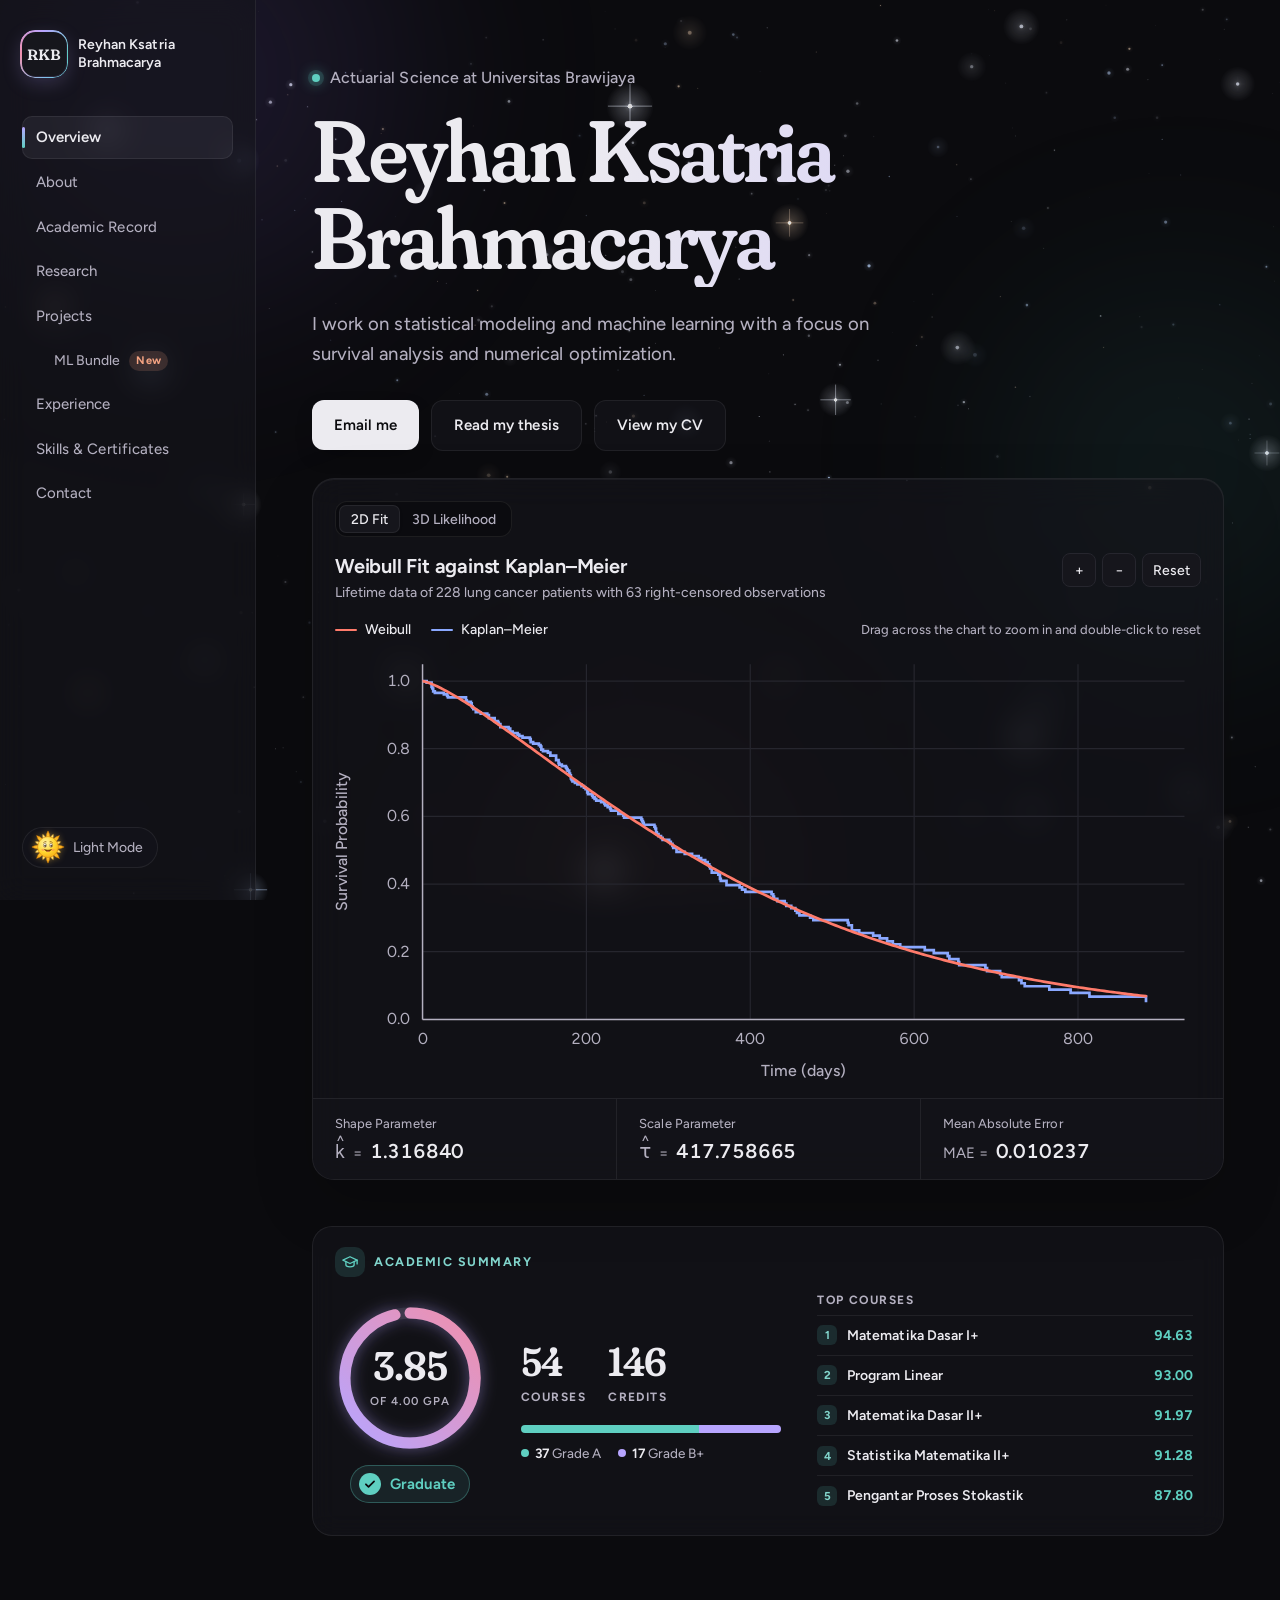
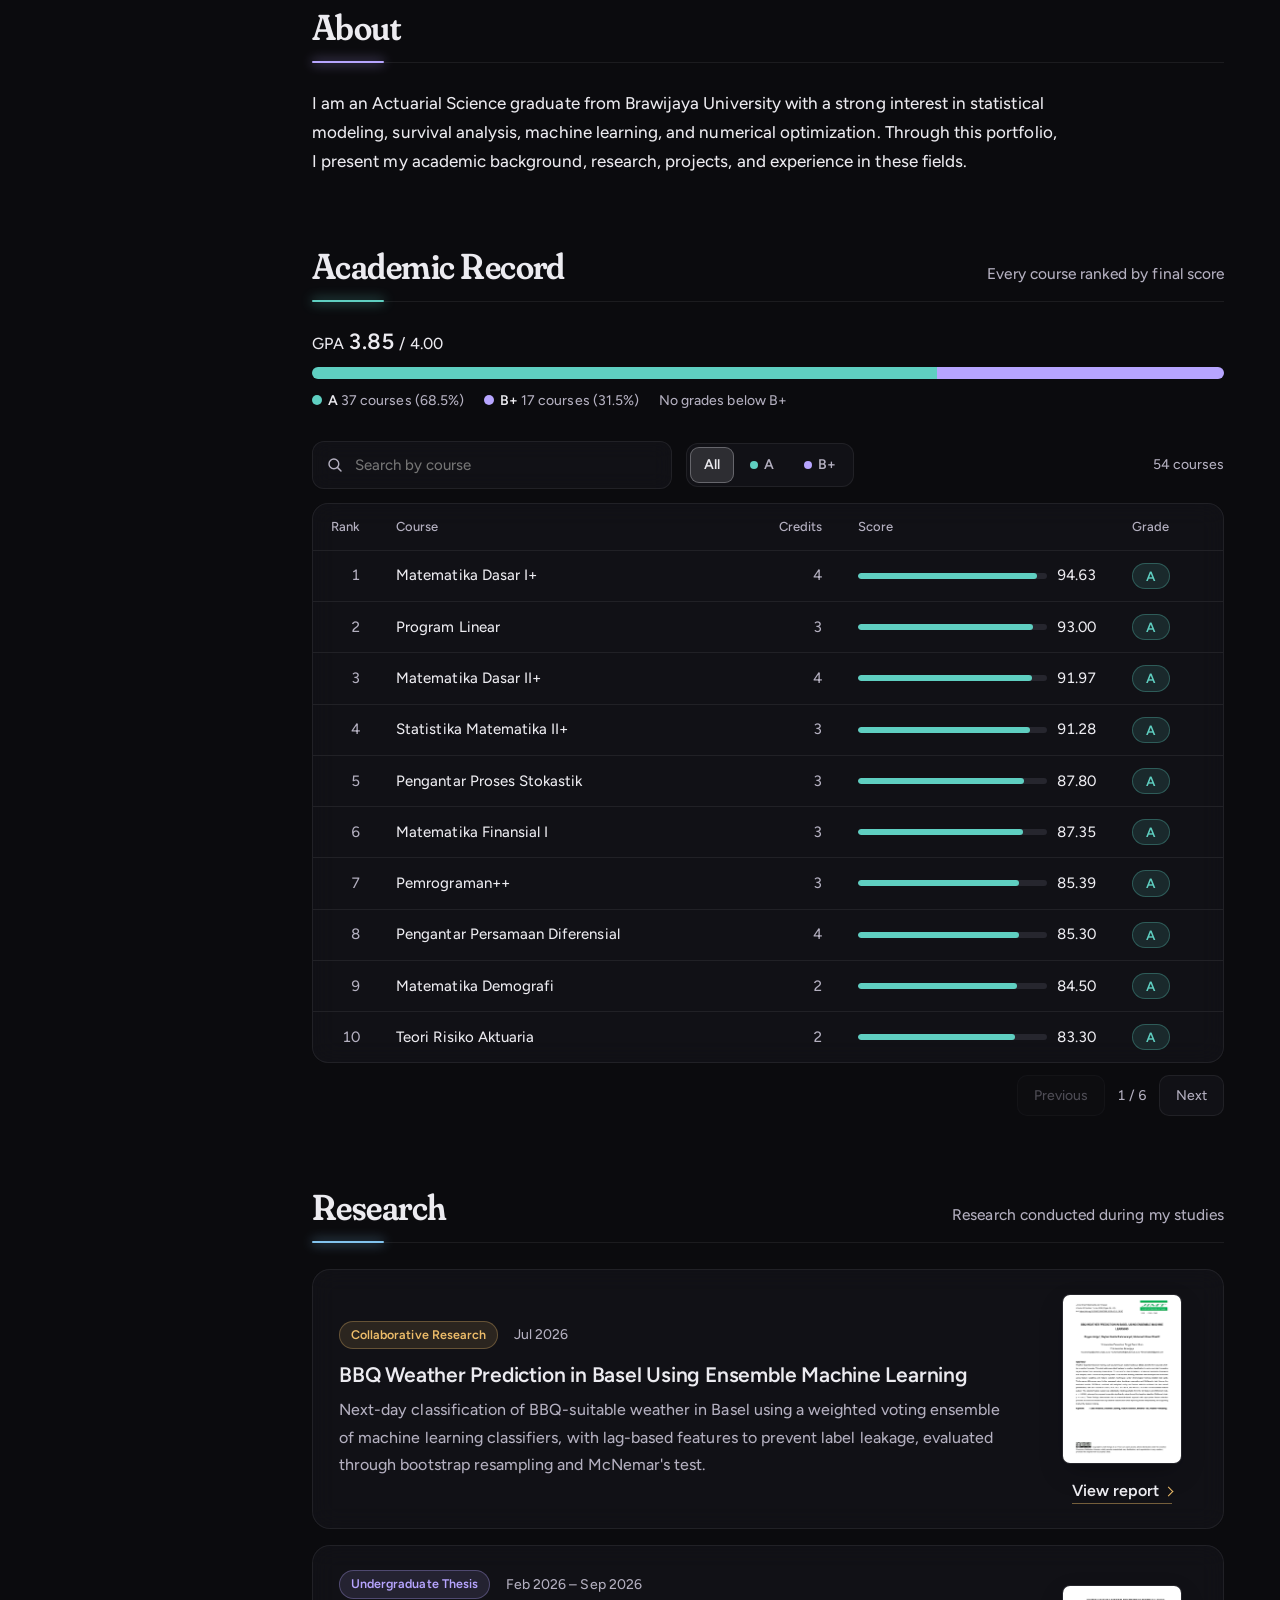
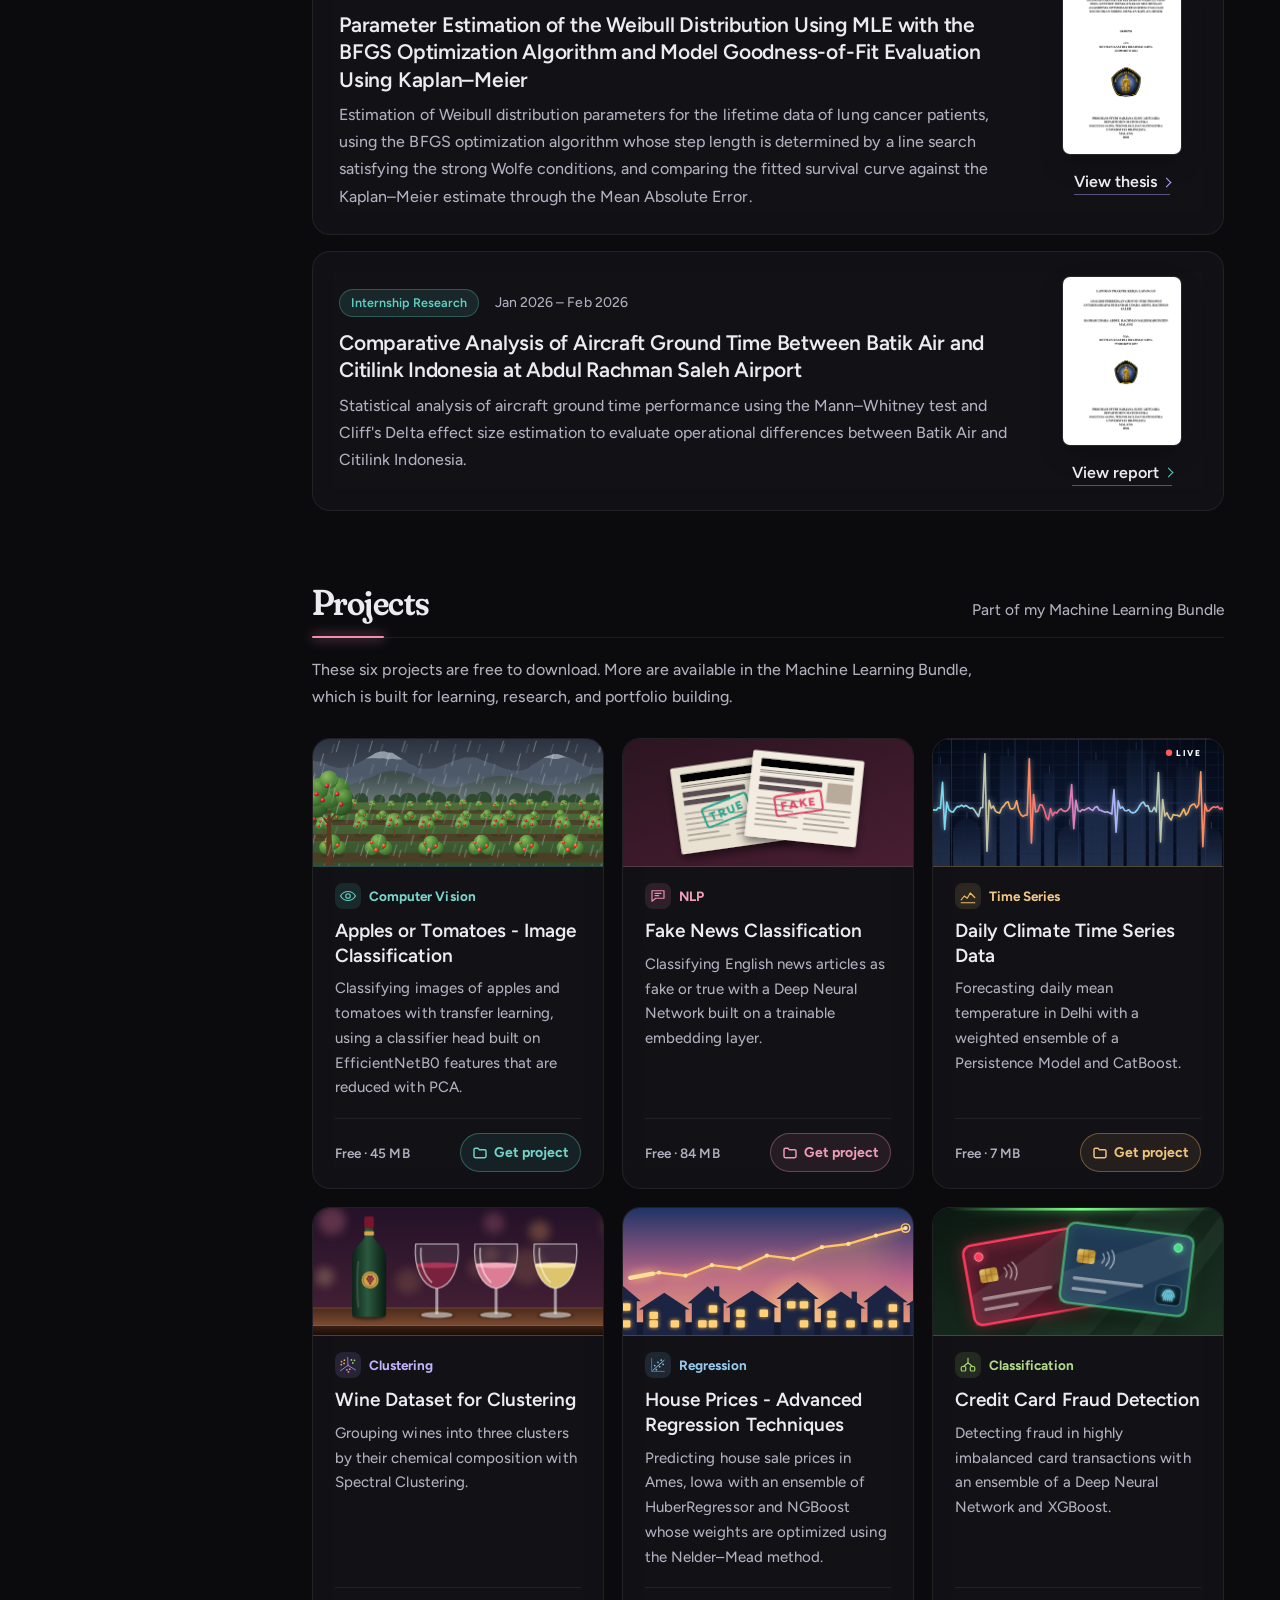
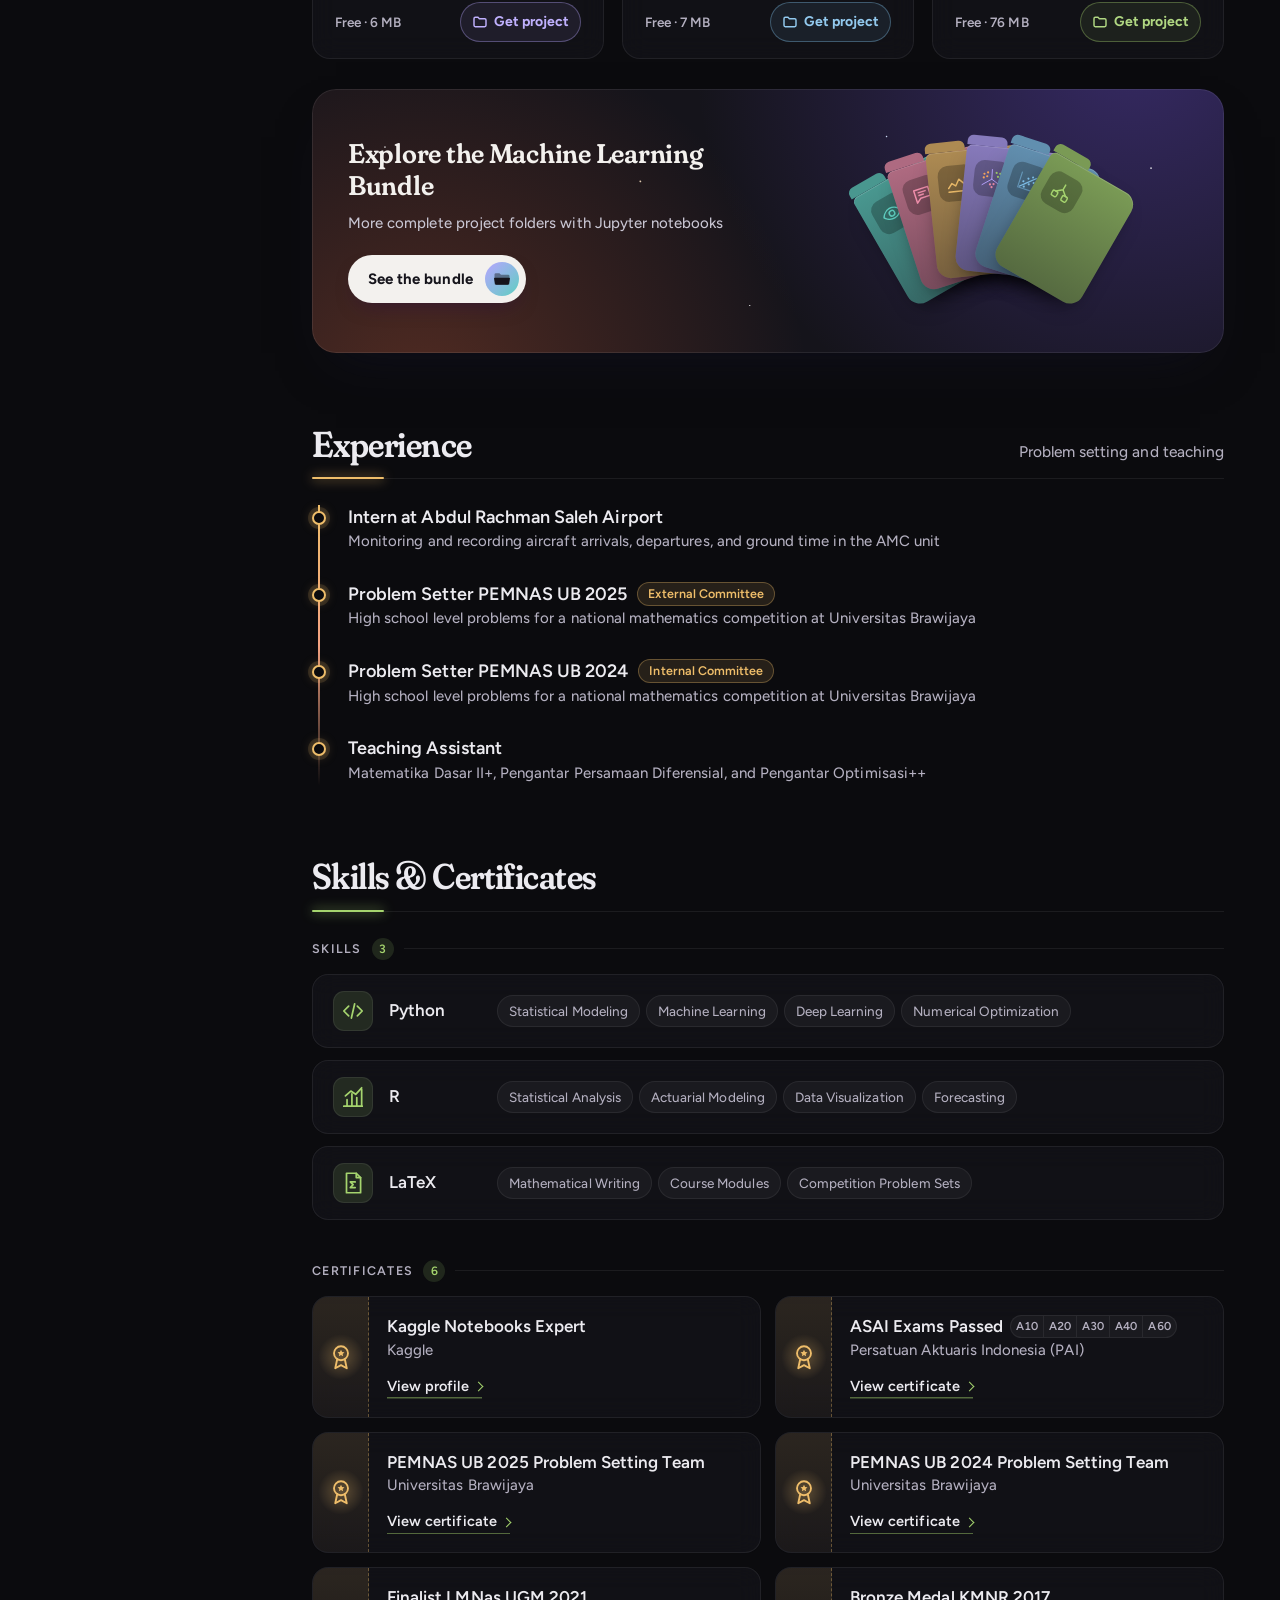
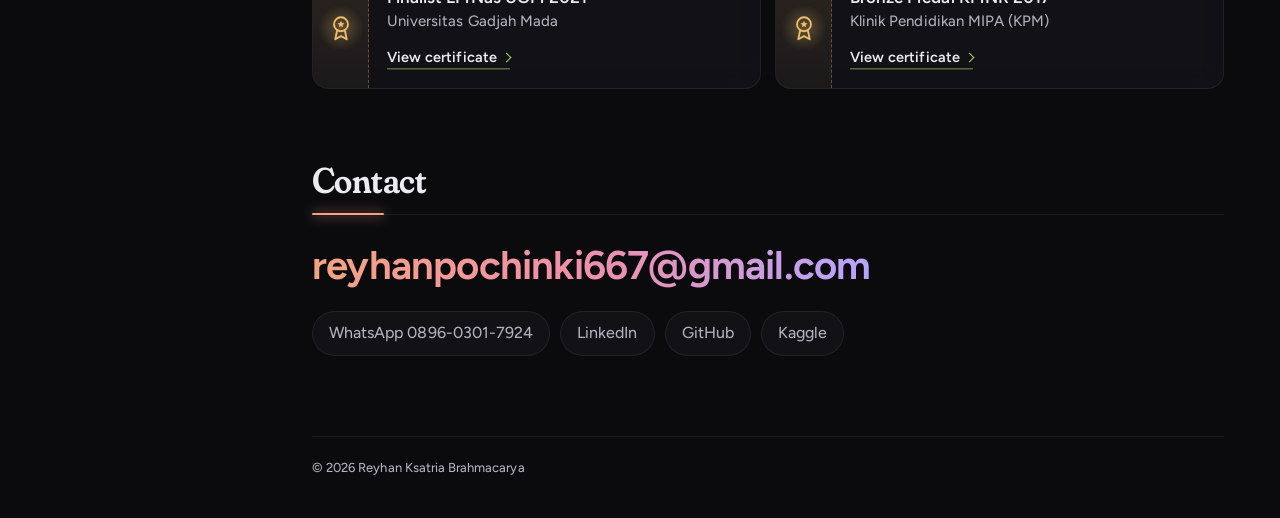
==== index.html @ b56e2bab "Initial website" ====
<!DOCTYPE html>
<html lang="en">
<head>
    <meta charset="UTF-8">
    <meta name="viewport" content="width=device-width, initial-scale=1">
    <title>Reyhan Ksatria Brahmacarya</title>
    <link rel="preconnect" href="https://fonts.googleapis.com">
    <link rel="preconnect" href="https://fonts.gstatic.com" crossorigin>
    <link href="https://fonts.googleapis.com/css2?family=Fraunces:opsz,wght,SOFT@9..144,400..700,0..100&family=Figtree:ital,wght@0,400..800;1,400&display=swap" rel="stylesheet">
    <link rel="stylesheet" href="style.css">
    <!-- Apply the saved theme before first paint, with the dark space theme as the default -->
    <script>
        try { document.documentElement.dataset.theme = localStorage.getItem("theme") || "dark"; } catch (e) { document.documentElement.dataset.theme = "dark"; }
    </script>
</head>
<body>

<!-- Fixed backdrop: a living sky canvas for night and day, plus soft nebula glows that breathe and drift slightly with the pointer at night -->
<div class="backdrop" aria-hidden="true">
    <canvas id="sky"></canvas>
    <div class="nebula n1"></div>
    <div class="nebula n2"></div>
    <div class="nebula n3"></div>
</div>
<div class="scroll-progress" id="scroll-progress" aria-hidden="true"></div>

<div class="layout">

    <!-- Sidebar navigation, becomes a sticky top bar on small screens -->
    <aside class="sidebar">
        <a href="#top" class="brand">
            <span class="brand-mark">RKB</span>
            <span class="brand-text">Reyhan Ksatria<br>Brahmacarya</span>
        </a>

        <nav class="nav" aria-label="Sections">
            <span class="nav-indicator" id="nav-indicator" aria-hidden="true"></span>
            <a href="#top" class="nav-link active">Overview</a>
            <a href="#about" class="nav-link">About</a>
            <a href="#academic" class="nav-link">Academic Record</a>
            <a href="#research" class="nav-link">Research</a>
            <a href="#projects" class="nav-link">Projects</a>
            <a href="bundle.html" class="nav-link nav-sub">ML Bundle <span class="nav-badge">New</span></a>
            <a href="#experience" class="nav-link">Experience</a>
            <a href="#skills" class="nav-link">Skills &amp; Certificates</a>
            <a href="#contact" class="nav-link">Contact</a>
        </nav>

        <button id="theme-toggle" class="theme-toggle" type="button" aria-label="Toggle dark mode">
            <svg class="icon-moon" viewBox="0 0 32 32" aria-hidden="true"><defs><linearGradient id="moon-fill" x1=".05" y1=".1" x2=".9" y2=".95"><stop offset="0" stop-color="#fff8cc"/><stop offset=".45" stop-color="#ffd94f"/><stop offset="1" stop-color="#eb9c0c"/></linearGradient><radialGradient id="moon-iris" cx=".4" cy=".35" r=".7"><stop offset="0" stop-color="#8fc2ff"/><stop offset="1" stop-color="#2e5fcf"/></radialGradient><clipPath id="moon-clip"><path d="M18.6 2.1A14.2 14.2 0 1 0 21.6 29.7C17.6 28.8 14.6 26.6 14.2 23.6C14.9 23.2 15.5 22.5 15.2 21.7C14.8 21.5 14.5 21.2 14.5 20.8C15.2 20.5 15.5 19.8 15.1 19.3C14.8 19 14.8 18.6 15.2 18.4C16.3 18 17.3 17.4 17.4 16.8C16.4 15.6 14.8 14.4 14.1 13C13.3 11.2 13.1 9.2 13.6 7.3C14.4 4.9 16.3 3.1 18.6 2.1Z"/></clipPath><clipPath id="moon-eye"><path d="M6.35 13.6Q9.25 9.9 12.15 13.2Q9.45 16.3 6.35 13.6Z"/></clipPath></defs><g transform="translate(16.4 16.6) rotate(-25) scale(.9) translate(-12.2 -16)"><path d="M18.6 2.1A14.2 14.2 0 1 0 21.6 29.7C17.6 28.8 14.6 26.6 14.2 23.6C14.9 23.2 15.5 22.5 15.2 21.7C14.8 21.5 14.5 21.2 14.5 20.8C15.2 20.5 15.5 19.8 15.1 19.3C14.8 19 14.8 18.6 15.2 18.4C16.3 18 17.3 17.4 17.4 16.8C16.4 15.6 14.8 14.4 14.1 13C13.3 11.2 13.1 9.2 13.6 7.3C14.4 4.9 16.3 3.1 18.6 2.1Z" fill="url(#moon-fill)" stroke="#c27c06" stroke-width=".75" stroke-linejoin="round"/><g fill="#d99a1c" opacity=".3" clip-path="url(#moon-clip)"><circle cx="6.4" cy="9.4" r="1.2"/><circle cx="5.4" cy="20.6" r="1.6"/><circle cx="8.6" cy="25.4" r="1.1"/></g><path d="M6.35 13.6Q9.25 9.9 12.15 13.2Q9.45 16.3 6.35 13.6Z" fill="#fff"/><g clip-path="url(#moon-eye)"><circle cx="9.55" cy="13.8" r="1.8" fill="url(#moon-iris)"/><circle cx="9.6" cy="13.9" r=".85" fill="#16213f"/><circle cx="10.2" cy="13.2" r=".45" fill="#fff"/><path d="M3 8.5H14V13.1H12.15Q9.25 10.9 6.35 13.5H3Z" fill="#f7c93c"/></g><path d="M6.35 13.6Q9.25 9.9 12.15 13.2Q9.45 16.3 6.35 13.6Z" fill="none" stroke="#5a3200" stroke-width=".45"/><path d="M6.35 13.5Q9.25 10.9 12.15 13.1" fill="none" stroke="#5a3200" stroke-width="1" stroke-linecap="round"/><path d="M7.13 12.71Q5.92 12.35 4.56 12.67Q5.68 12.74 6.73 13.35ZM8.35 12.19Q7.38 11.28 5.98 10.91Q6.99 11.52 7.71 12.6ZM9.51 12.06Q9.03 10.96 8 10.15Q8.58 11.02 8.76 12.16Z" fill="#5a3200"/><ellipse cx="9.85" cy="17.8" rx="1.7" ry="1.05" fill="#ff8a5c" opacity=".5"/></g></svg>
            <svg class="icon-sun" viewBox="0 0 32 32" aria-hidden="true"><defs><radialGradient id="sun-ray" cx=".5" cy=".5" r=".5"><stop offset=".55" stop-color="#ffd23c"/><stop offset="1" stop-color="#f59a0b"/></radialGradient><radialGradient id="sun-fill" cx=".38" cy=".32" r=".8"><stop offset="0" stop-color="#fff6b0"/><stop offset=".55" stop-color="#ffd630"/><stop offset="1" stop-color="#f7a510"/></radialGradient></defs><path d="M25.08 18.44Q26.73 19.04 27.92 20.94Q25.73 21.44 24.14 20.69ZM20.69 24.14Q21.44 25.73 20.94 27.92Q19.04 26.73 18.44 25.08ZM13.56 25.08Q12.96 26.73 11.06 27.92Q10.56 25.73 11.31 24.14ZM7.86 20.69Q6.27 21.44 4.08 20.94Q5.27 19.04 6.92 18.44ZM6.92 13.56Q5.27 12.96 4.08 11.06Q6.27 10.56 7.86 11.31ZM11.31 7.86Q10.56 6.27 11.06 4.08Q12.96 5.27 13.56 6.92ZM18.44 6.92Q19.04 5.27 20.94 4.08Q21.44 6.27 20.69 7.86ZM24.14 11.31Q25.73 10.56 27.92 11.06Q26.73 12.96 25.08 13.56Z" fill="#ffe27a" stroke="#e3a01a" stroke-width=".35" stroke-linejoin="round"/><path d="M25.26 14.41Q28.16 14.13 31.20 16.00Q28.16 17.87 25.26 17.59ZM23.68 21.43Q25.92 23.27 26.75 26.75Q23.27 25.92 21.43 23.68ZM17.59 25.26Q17.87 28.16 16.00 31.20Q14.13 28.16 14.41 25.26ZM10.57 23.68Q8.73 25.92 5.25 26.75Q6.08 23.27 8.32 21.43ZM6.74 17.59Q3.84 17.87 0.80 16.00Q3.84 14.13 6.74 14.41ZM8.32 10.57Q6.08 8.73 5.25 5.25Q8.73 6.08 10.57 8.32ZM14.41 6.74Q14.13 3.84 16.00 0.80Q17.87 3.84 17.59 6.74ZM21.43 8.32Q23.27 6.08 26.75 5.25Q25.92 8.73 23.68 10.57Z" fill="url(#sun-ray)" stroke="#d8820a" stroke-width=".4" stroke-linejoin="round"/><circle cx="16" cy="16" r="9.8" fill="url(#sun-fill)" stroke="#d8820a" stroke-width=".5"/><ellipse cx="11.4" cy="18.6" rx="1.7" ry="1.05" fill="#ff7a4d" opacity=".5"/><ellipse cx="20.6" cy="18.6" rx="1.7" ry="1.05" fill="#ff7a4d" opacity=".5"/><ellipse cx="13.1" cy="14.4" rx="1.4" ry="1.9" fill="#fff" stroke="#5a3200" stroke-width=".4"/><ellipse cx="18.9" cy="14.4" rx="1.4" ry="1.9" fill="#fff" stroke="#5a3200" stroke-width=".4"/><circle cx="13.4" cy="14.8" r=".9" fill="#3b2200"/><circle cx="19.2" cy="14.8" r=".9" fill="#3b2200"/><circle cx="13.75" cy="14.35" r=".32" fill="#fff"/><circle cx="19.55" cy="14.35" r=".32" fill="#fff"/><path d="M11.5 12Q12.6 10.5 14.6 11.2Q12.8 10.95 11.5 12ZM20.5 12Q19.4 10.5 17.4 11.2Q19.2 10.95 20.5 12Z" fill="#7a4300" stroke="#7a4300" stroke-width=".25" stroke-linejoin="round"/><path d="M12.7 18.4q3.3 4 6.6 0q-3.3 1.2-6.6 0Z" fill="#7a2e0e" stroke="#5a3200" stroke-width=".5" stroke-linejoin="round"/><path d="M14.5 20.3q1.5.85 3 0q-1.5-.75-3 0Z" fill="#ff7b72"/></svg>
            <span class="theme-label">Dark Mode</span>
        </button>
    </aside>

    <main class="main" id="top">

        <!-- Hero: name and positioning followed by the interactive survival plot from the thesis -->
        <section class="hero" aria-labelledby="hero-name">
            <div class="hero-text">
                <p class="hero-kicker">Actuarial Science at Universitas Brawijaya</p>
                <h1 id="hero-name">Reyhan Ksatria Brahmacarya</h1>
                <p class="hero-lede">I work on statistical modeling and machine learning with a focus on survival analysis and numerical optimization.</p>
                <div class="hero-actions">
                    <a href="mailto:reyhanpochinki667@gmail.com" class="btn btn-primary">Email me</a>
                    <a href="#research-thesis" class="btn btn-ghost">Read my thesis</a>
                    <a href="#" class="btn btn-ghost">View my CV</a>
                </div>
            </div>

            <figure class="plot-card" aria-labelledby="plot-title">
                <div class="view-switch" role="tablist" aria-label="Chart view">
                    <button type="button" role="tab" aria-selected="true" data-view="2d">2D Fit</button>
                    <button type="button" role="tab" aria-selected="false" data-view="3d">3D Likelihood</button>
                </div>

                <div class="plot-head">
                    <div>
                        <p class="plot-title" id="plot-title">Weibull Fit against Kaplan–Meier</p>
                        <p class="plot-sub" id="plot-sub">Lifetime data of 228 lung cancer patients with 63 right-censored observations</p>
                    </div>
                    <div class="plot-tools" role="group" aria-label="Chart zoom">
                        <button type="button" data-zoom="in" aria-label="Zoom in">+</button>
                        <button type="button" data-zoom="out" aria-label="Zoom out">−</button>
                        <button type="button" data-zoom="reset">Reset</button>
                    </div>
                </div>

                <div class="plot-legend" data-for="2d">
                    <span class="key key-w">Weibull</span>
                    <span class="key key-km">Kaplan–Meier</span>
                    <span class="plot-hint"><span class="hint-mouse">Drag across the chart to zoom in and double-click to reset</span><span class="hint-touch">Use the zoom buttons and tap the chart to read values</span></span>
                </div>

                <!-- Stage holds the player and the chart area so the 3D view can go full screen with its controls -->
                <div class="plot-stage" id="stage-3d">
                    <div class="plot-legend player" data-for="3d" hidden>
                        <button type="button" class="play-btn" id="play-3d" aria-label="Play the BFGS iterations">
                            <svg class="icon-play" viewBox="0 0 16 16" aria-hidden="true"><path d="M4 2.5v11l9-5.5z"/></svg>
                            <svg class="icon-pause" viewBox="0 0 16 16" aria-hidden="true"><path d="M4 2.5h3v11H4zM9 2.5h3v11H9z"/></svg>
                            <span id="play-label">Play</span>
                        </button>
                        <label class="duration"><span class="visually-hidden">Duration</span>
                            <select id="duration-3d"><option value="10000">10 s</option><option value="20000" selected>20 s</option><option value="40000">40 s</option></select>
                        </label>
                        <button type="button" class="sound-btn" id="sound-3d" aria-pressed="false" aria-label="Turn sound on" title="Sound">
                            <svg class="icon-muted" viewBox="0 0 20 20" aria-hidden="true"><path d="M3 7.5h3l4-3.5v12l-4-3.5H3z"/><path d="M13.5 7.5l4 5M17.5 7.5l-4 5" fill="none" stroke="currentColor" stroke-width="1.6" stroke-linecap="round"/></svg>
                            <svg class="icon-sound" viewBox="0 0 20 20" aria-hidden="true"><path d="M3 7.5h3l4-3.5v12l-4-3.5H3z"/><path d="M13 7a4 4 0 0 1 0 6M15.5 5a7 7 0 0 1 0 10" fill="none" stroke="currentColor" stroke-width="1.6" stroke-linecap="round"/></svg>
                        </button>
                        <label class="volume" title="Volume">
                            <span class="visually-hidden">Volume</span>
                            <input type="range" id="volume-3d" min="1" max="100" value="60">
                            <output id="volume-value">60</output>
                        </label>
                        <input type="range" id="scrub-3d" min="0" max="1000" value="1000" aria-label="Animation progress">
                        <span class="play-time" id="time-3d">0:20 / 0:20</span>
                    </div>

                    <div class="plot-area">
                        <svg id="survival-plot" data-for="2d" viewBox="0 0 720 360" role="img" aria-label="Weibull survival function compared with the Kaplan–Meier estimator"></svg>
                        <canvas id="likelihood-3d" data-for="3d" role="img" aria-label="Negative log-likelihood surface over k and tau with the BFGS iterates" hidden></canvas>
                        <div class="iter-hud" id="hud-3d" data-for="3d" hidden></div>
                        <div class="scale-bar" id="scale-3d" data-for="3d" hidden>
                            <span class="sb-title">Scale</span>
                            <div class="sb-ruler"><i></i></div>
                            <div class="sb-ends"><span>0</span><span>Δτ = <b class="sb-max"></b></span></div>
                        </div>
                        <div class="cursor-coords" id="coords-3d" hidden></div>
                        <div class="plot-tip" id="plot-tip" hidden></div>
                        <span class="zoom-level" id="zoom-level" aria-live="polite" hidden></span>
                        <span class="brush-level" id="brush-level" hidden></span>
                        <button type="button" class="fs-btn" id="fs-3d" data-for="3d" aria-label="Full screen" title="Full screen (F)" hidden>
                            <svg class="icon-enter" viewBox="0 0 24 24" aria-hidden="true"><path d="M4 9V4h5M15 4h5v5M20 15v5h-5M9 20H4v-5"/></svg>
                            <svg class="icon-exit" viewBox="0 0 24 24" aria-hidden="true"><path d="M9 4v5H4M20 9h-5V4M15 20v-5h5M4 15h5v5"/></svg>
                        </button>
                    </div>
                </div>

                <dl class="plot-stats">
                    <div><dt>Shape Parameter</dt><dd><span class="hat">k</span><span class="sym">=</span><span data-fit="k"></span></dd></div>
                    <div><dt>Scale Parameter</dt><dd><span class="hat">τ</span><span class="sym">=</span><span data-fit="tau"></span></dd></div>
                    <div><dt>Mean Absolute Error</dt><dd><span class="sym">MAE =</span><span data-fit="mae"></span></dd></div>
                </dl>
            </figure>
        </section>

        <!-- Academic summary: one card with the GPA ring, graduate status, totals, grade mix, and top courses -->
        <section class="glance" id="stats" aria-label="At a glance">
            <div class="card glance-main" style="--hue: var(--teal)">
                <span class="glance-label"><svg viewBox="0 0 24 24" aria-hidden="true"><path d="M2.5 9.5 12 5l9.5 4.5L12 14Z"/><path d="M6.5 11.6v4.2c0 1.3 2.5 2.7 5.5 2.7s5.5-1.4 5.5-2.7v-4.2"/><path d="M21.5 9.5v5"/></svg>Academic Summary</span>
                <div class="glance-body">
                    <div class="glance-ring-col">
                        <div class="gpa-ring" style="--off: 3.75"><svg viewBox="0 0 120 120" aria-hidden="true"><defs><linearGradient id="ring-grad" x1="0" y1="0" x2="1" y2="1"><stop offset="0" style="stop-color: var(--accent)"/><stop offset="1" style="stop-color: var(--rose)"/></linearGradient></defs><circle class="ring-track" cx="60" cy="60" r="52"/><circle class="ring-fill" cx="60" cy="60" r="52" pathLength="100"/></svg><p class="ring-text"><b>3.85</b><span>of 4.00 GPA</span></p></div>
                        <span class="stat-badge"><svg viewBox="0 0 24 24" aria-hidden="true"><path d="M5 12.5l4.5 4.5L19 7.5"/></svg>Graduate</span>
                    </div>
                    <div class="glance-mid">
                        <dl class="glance-nums"><div><dt>Courses</dt><dd id="stat-courses">54</dd></div><div><dt>Credits</dt><dd id="stat-credits">146</dd></div></dl>
                        <div class="glance-mix"><span class="mix-bar" id="glance-mix"></span><span class="glance-mix-legend" id="glance-mix-legend"></span></div>
                    </div>
                    <div class="glance-best">
                        <span class="glance-sub">Top Courses</span>
                        <ol class="glance-top" id="glance-top"></ol>
                    </div>
                </div>
            </div>
        </section>

        <!-- About -->
        <section id="about" class="section">
            <header class="section-head"><h2>About</h2></header>
            <p class="prose">
                I am an Actuarial Science graduate from Brawijaya University with a strong interest in
                statistical modeling, survival analysis, machine learning, and numerical optimization.
                Through this portfolio, I present my academic background, research, projects, and experience
                in these fields.
            </p>
        </section>

        <!-- Academic record: grade mix, searchable course table -->
        <section id="academic" class="section">
            <header class="section-head">
                <h2>Academic Record</h2>
                <p>Every course ranked by final score</p>
            </header>

            <div class="grade-mix">
                <div class="gpa-line">
                    <span>GPA <strong>3.85</strong> / 4.00</span>
                </div>
                <div class="mix-bar" id="mix-bar" aria-hidden="true"></div>
                <ul class="mix-legend" id="mix-legend"></ul>
            </div>

            <div class="table-tools">
                <label class="search">
                    <span class="visually-hidden">Search courses</span>
                    <svg class="search-icon" viewBox="0 0 24 24" aria-hidden="true"><circle cx="10.5" cy="10.5" r="6.5"/><path d="M15.5 15.5L20 20"/></svg>
                    <input type="search" id="course-search" placeholder="Search by course" autocomplete="off">
                    <button type="button" class="search-clear" id="search-clear" aria-label="Clear search" hidden><svg viewBox="0 0 24 24" aria-hidden="true"><path d="M7 7l10 10M17 7L7 17"/></svg></button>
                </label>
                <div class="grade-filter" role="group" aria-label="Filter by grade">
                    <button type="button" data-grade="" aria-pressed="true">All</button>
                    <button type="button" data-grade="A" aria-pressed="false">A</button>
                    <button type="button" data-grade="B+" aria-pressed="false">B+</button>
                </div>
                <span class="result-count" id="result-count"></span>
            </div>

            <div class="table-wrap">
                <table class="courses">
                    <thead>
                        <tr><th class="num">Rank</th><th>Course</th><th class="num">Credits</th><th>Score</th><th>Grade</th></tr>
                    </thead>
                    <tbody id="course-body"></tbody>
                </table>
                <p id="no-result" class="empty" hidden>No course matches that search. Try a different keyword.</p>
            </div>

            <div class="pager">
                <button id="prev-btn" type="button">Previous</button>
                <span id="page-number">1 / 1</span>
                <button id="next-btn" type="button">Next</button>
            </div>
        </section>

        <!-- Research entries are rendered from data.js -->
        <section id="research" class="section">
            <header class="section-head">
                <h2>Research</h2>
                <p>Research conducted during my studies</p>
            </header>

            <div id="research-list"></div>
        </section>

        <!-- Project entries are rendered from data.js -->
        <section id="projects" class="section">
            <header class="section-head">
                <h2>Projects</h2>
                <p>Part of my Machine Learning Bundle</p>
            </header>

            <p class="section-lede" id="projects-lede"></p>
            <ul class="project-list" id="project-list"></ul>

            <!-- Banner for the bundle page: a plum to magenta gradient with twinkling snow in light mode and a night panel in dark mode, a button with a folder that opens and sparkles on hover and is the only link, and a fanned stack of folders in every field color -->
            <div class="bundle-banner">
                <span class="banner-text"><b>Explore the Machine Learning Bundle</b><span>More complete project folders with Jupyter notebooks</span><a href="bundle.html" class="banner-cta">See the bundle<i class="cta-folder" aria-hidden="true"><svg viewBox="0 0 24 24"><path class="f-back" d="M3 6.6A1.6 1.6 0 0 1 4.6 5h4.3l1.9 2h8.6A1.6 1.6 0 0 1 21 8.6v8.8a1.6 1.6 0 0 1-1.6 1.6H4.6A1.6 1.6 0 0 1 3 17.4Z"/><path class="f-paper" d="M6 8.6h12v6H6Z"/><path class="f-front" d="M3.4 10.6h17.2a.9.9 0 0 1 .9 1.1l-1.2 5.9a1.6 1.6 0 0 1-1.6 1.3H5.3a1.6 1.6 0 0 1-1.6-1.3l-1.2-5.9a.9.9 0 0 1 .9-1.1Z"/></svg><b class="spark s1"></b><b class="spark s2"></b><b class="spark s3"></b></i></a></span>
                <span class="banner-stack" id="banner-stack" aria-hidden="true"></span>
            </div>
        </section>

        <!-- Experience timeline -->
        <section id="experience" class="section">
            <header class="section-head">
                <h2>Experience</h2>
                <p>Problem setting and teaching</p>
            </header>

            <ol class="timeline" id="experience-list"></ol>
        </section>

        <!-- Skills and certificates -->
        <section id="skills" class="section">
            <header class="section-head">
                <h2>Skills &amp; Certificates</h2>
            </header>

            <!-- Skills and certificates are rendered from data.js into two labeled groups stacked top to bottom -->
            <div class="stack">
                <div>
                    <h3 class="col-label">Skills <span id="skill-count"></span></h3>
                    <div class="skill-list" id="skill-list"></div>
                </div>
                <div>
                    <h3 class="col-label">Certificates <span id="cert-count"></span></h3>
                    <div class="cert-list" id="cert-list"></div>
                </div>
            </div>
        </section>

        <!-- Contact -->
        <section id="contact" class="section contact">
            <header class="section-head"><h2>Contact</h2></header>
            <a class="contact-email" href="mailto:reyhanpochinki667@gmail.com">reyhanpochinki667@gmail.com</a>
            <ul class="contact-links">
                <li><a href="https://wa.me/6289603017924" target="_blank" rel="noopener">WhatsApp 0896-0301-7924</a></li>
                <li><a href="#" target="_blank" rel="noopener">LinkedIn</a></li>
                <li><a href="#" target="_blank" rel="noopener">GitHub</a></li>
                <li><a href="https://www.kaggle.com/reyhanksatria" target="_blank" rel="noopener">Kaggle</a></li>
            </ul>
        </section>

        <footer class="footer">© 2026 Reyhan Ksatria Brahmacarya</footer>

        <!-- Confirmation shown before a free project ZIP is downloaded -->
        <dialog class="confirm" id="dl-confirm" aria-labelledby="dl-title">
            <div class="confirm-body">
                <span class="confirm-field" id="dl-field"></span>
                <h3 id="dl-title"></h3>
                <p>You are about to download the complete project folder as a ZIP file.</p>
                <p class="confirm-size" id="dl-size"></p>
                <ul class="confirm-contents" id="dl-contents"></ul>
                <div class="confirm-actions"><button type="button" class="btn btn-ghost" id="dl-cancel">Cancel</button><a class="btn confirm-go" id="dl-go" href="#" download><svg viewBox="0 0 24 24" aria-hidden="true"><path d="M12 4v11M7 10.5l5 5 5-5M5 20h14"/></svg>Yes, download</a></div>
            </div>
        </dialog>

        <!-- Lightbox that shows a certificate image above the page -->
        <dialog class="lightbox" id="lightbox" aria-label="Certificate">
            <button type="button" class="lightbox-close" id="lightbox-close" aria-label="Close"><svg viewBox="0 0 24 24" aria-hidden="true"><path d="M6 6l12 12M18 6L6 18"/></svg></button>
            <figure>
                <img id="lightbox-img" alt="">
                <p class="lightbox-missing" id="lightbox-missing" hidden>The certificate image is not available yet.</p>
                <figcaption id="lightbox-caption"></figcaption>
            </figure>
        </dialog>

    </main>
</div>

<script src="data.js"></script>
<script src="site.js"></script>
<script src="script.js"></script>
</body>
</html>
---- style.css ----
/* Angle that drives the slow turn of the aurora ring around the monogram */
@property --spin { syntax: "<angle>"; inherits: false; initial-value: 0deg; }

/* Color tokens for the light theme, a snowy winter morning: clear frosted glass cards that let the blurred sky and snow show through, neither plain white nor blue, deep ink black text and sunrise coral accents on top so nothing blends into the blue, deep role hues for contrast, warm sunrise accents, and an icy edge and sheen for the cards */
:root {
    --paper: #e6eef7; --surface: #f6f8fb; --ink: #1b1a1f; --muted: #2e2c35; --line: #d6dfeb;
    --teal: #0e7c70; --rose: #b23a62; --amber: #8f5c08; --lavender: #5f45bf; --sky: #1a6fa3; --lime: #44781a; --peach: #b04d2e;
    --coral: #c4572f; --accent: var(--coral); --accent-soft: color-mix(in srgb, var(--coral) 12%, transparent); --violet: var(--lavender); --violet-soft: color-mix(in srgb, var(--lavender) 12%, transparent);
    --aurora: linear-gradient(90deg, #e0864f, var(--coral));
    --grade-a: var(--teal); --grade-b: var(--lavender);
    --glass: rgb(242 246 251 / .38); --glass-line: rgb(50 95 160 / .14); --glow: rgb(95 69 191 / .22);
    --card-line: rgb(60 110 180 / .2); --card-bg: rgb(244 247 251 / .34); --card-fill: linear-gradient(180deg, rgb(246 249 253 / .36), rgb(238 243 250 / .28)); --ice: color-mix(in srgb, var(--sky) 9%, transparent);
    --card-shadow: inset 0 1px 0 rgb(255 255 255 / .55), 0 1px 2px rgb(25 50 95 / .06), 0 12px 30px -14px rgb(30 70 130 / .3);
    --frost-edge: linear-gradient(90deg, transparent 4%, rgb(255 255 255 / .95) 22%, rgb(176 214 244 / .9) 50%, rgb(255 196 160 / .85) 78%, transparent 96%);
    --frost-sheen: linear-gradient(115deg, transparent 40%, rgb(190 220 248 / .32) 47%, rgb(255 214 186 / .28) 53%, transparent 60%);
    --tile: #1b1a1f; --tile-ink: #f6f4f1;
    --km: #2f5bd8; --weibull: #e0473a;
    --plot-cursor: url("data:image/svg+xml,%3Csvg xmlns='http://www.w3.org/2000/svg' width='24' height='24'%3E%3Cpath d='M12 2v20M2 12h20' stroke='%23fff' stroke-width='4' stroke-linecap='round'/%3E%3Cpath d='M12 2v20M2 12h20' stroke='%231d1b26' stroke-width='1.6' stroke-linecap='round'/%3E%3C/svg%3E") 12 12;
    --serif: "Fraunces", Georgia, "Times New Roman", serif;
    --display: "Figtree", "Segoe UI", system-ui, sans-serif;
    --body: "Figtree", "Segoe UI", system-ui, sans-serif;
    --sidebar-w: 256px; --measure: 68ch;
    --sky-opacity: 1; --nebula-opacity: 0; --day-opacity: 1; --nebula-blend: normal;
    color-scheme: light;
}

/* Color tokens for the obsidian dark theme, the default: a near neutral charcoal where color comes only from the nebulae and the role hues */
:root[data-theme="dark"] {
    --paper: #0b0b0e; --surface: #16161c; --ink: #ecebf0; --muted: #b4b0c0; --line: #26262e;
    --teal: #5fcfc1; --rose: #f08fac; --amber: #eebd6a; --lavender: #b7a5ff; --sky: #82c3ee; --lime: #a5d46e; --peach: #f4a382;
    --accent: var(--lavender); --accent-soft: color-mix(in srgb, var(--lavender) 13%, transparent); --violet: var(--lavender); --violet-soft: color-mix(in srgb, var(--lavender) 13%, transparent);
    --grade-a: var(--teal); --grade-b: var(--lavender);
    --glass: rgb(22 22 28 / .62); --glass-line: rgb(255 255 255 / .07); --glow: rgb(183 165 255 / .22);
    --card-line: var(--glass-line); --card-bg: var(--glass);
    --card-shadow: none;
    --tile: #16161c; --tile-ink: #ecebf0;
    --km: #8aa8ff; --weibull: #ff7b6b;
    --plot-cursor: url("data:image/svg+xml,%3Csvg xmlns='http://www.w3.org/2000/svg' width='24' height='24'%3E%3Cpath d='M12 2v20M2 12h20' stroke='%230b0b0e' stroke-width='4' stroke-linecap='round'/%3E%3Cpath d='M12 2v20M2 12h20' stroke='%23ecebf0' stroke-width='1.6' stroke-linecap='round'/%3E%3C/svg%3E") 12 12;
    --aurora: linear-gradient(90deg, var(--lavender), var(--teal));
    --sky-opacity: .85; --nebula-opacity: 1; --day-opacity: 0; --nebula-blend: normal;
    color-scheme: dark;
}

/* Reset and base typography */
*, *::before, *::after { box-sizing: border-box; margin: 0; padding: 0; }
html { scroll-behavior: smooth; scroll-padding-top: 24px; }
body { position: relative; font-family: var(--body); font-size: 16px; font-weight: 450; line-height: 1.65; letter-spacing: 0.003em; background: var(--paper); color: var(--ink); -webkit-font-smoothing: antialiased; transition: background-color .3s; }
::selection { background: color-mix(in srgb, var(--lavender) 45%, transparent); color: var(--ink); }
a { color: inherit; }
button { font: inherit; color: inherit; cursor: pointer; }
:focus-visible { outline: 2px solid var(--accent); outline-offset: 3px; border-radius: 4px; }
.visually-hidden { position: absolute; width: 1px; height: 1px; overflow: hidden; clip: rect(0 0 0 0); white-space: nowrap; }

/* Fixed backdrop: a living sky canvas drawn by site.js, three soft nebulae at night that breathe and drift a little with the pointer, and a pale winter morning sky in light mode */
.backdrop { position: fixed; inset: 0; z-index: -1; overflow: hidden; pointer-events: none; }
.backdrop::before { content: ""; position: absolute; inset: 0; opacity: var(--day-opacity); background: linear-gradient(180deg, #bcd1ec 0%, #cbdbef 32%, #d9e4f2 62%, #e4ebf4 86%, #efe8e3 100%); transition: opacity .4s; }
#sky { position: absolute; left: -30px; top: -30px; opacity: var(--sky-opacity); transform: translate(calc(var(--px, 0) * -14px), calc(var(--py, 0) * -14px)); transition: opacity .4s, transform .6s ease-out; }
.nebula { position: absolute; border-radius: 50%; filter: blur(80px); opacity: var(--nebula-opacity); mix-blend-mode: var(--nebula-blend); animation: breathe 18s ease-in-out infinite; transition: transform 1.2s ease-out, opacity .4s; }
.n1 { width: 56vw; height: 56vw; left: -14vw; top: -22vw; background: radial-gradient(circle, rgb(150 115 255 / .16), transparent 65%); transform: translate(calc(var(--px, 0) * 30px), calc(var(--py, 0) * 30px)); }
.n2 { width: 48vw; height: 48vw; right: -16vw; top: 18vh; background: radial-gradient(circle, rgb(70 200 185 / .1), transparent 65%); transform: translate(calc(var(--px, 0) * -24px), calc(var(--py, 0) * -24px)); }
.n3 { width: 40vw; height: 40vw; left: 30vw; bottom: -18vw; background: radial-gradient(circle, rgb(255 150 110 / .09), transparent 65%); transform: translate(calc(var(--px, 0) * 18px), calc(var(--py, 0) * 18px)); }
.n2 { animation-delay: -6s; } .n3 { animation-delay: -12s; }
@keyframes breathe { 50% { scale: 1.12; } }
.scroll-progress { position: fixed; left: 0; top: 0; z-index: 30; width: 100%; height: 2px; background: var(--aurora); transform: scaleX(0); transform-origin: left; pointer-events: none; }

/* Two-column shell: fixed sidebar plus scrolling main column */
.layout { display: grid; grid-template-columns: var(--sidebar-w) minmax(0, 1fr); min-height: 100vh; }
.sidebar { position: sticky; top: 0; height: 100vh; display: flex; flex-direction: column; gap: 40px; padding: 32px 22px; border-right: 1px solid var(--glass-line); background: var(--glass); backdrop-filter: blur(14px); -webkit-backdrop-filter: blur(14px); }
.main { max-width: 980px; width: 100%; padding: 56px 56px 40px; }

/* Brand block in the sidebar: a monogram tile wrapped in a thin aurora ring that turns while hovered */
.brand { display: flex; align-items: center; gap: 12px; text-decoration: none; }
.brand-mark { position: relative; isolation: isolate; display: grid; place-items: center; width: 44px; height: 44px; border-radius: 13px; background: var(--tile); color: var(--tile-ink); font: 600 15px/1 var(--serif); font-variation-settings: "opsz" 24, "SOFT" 100; letter-spacing: 0.02em; box-shadow: 0 6px 20px var(--glow); }
.brand-mark::before { content: ""; position: absolute; inset: -2px; z-index: -1; border-radius: 15px; padding: 1.5px; background: conic-gradient(from var(--spin), var(--lavender), var(--teal), var(--sky), var(--rose), var(--lavender)); -webkit-mask: linear-gradient(#000 0 0) content-box, linear-gradient(#000 0 0); mask: linear-gradient(#000 0 0) content-box, linear-gradient(#000 0 0); -webkit-mask-composite: xor; mask-composite: exclude; }
.brand:hover .brand-mark::before { animation: spin 3.2s linear infinite; }
@keyframes spin { to { --spin: 360deg; } }
.brand-text { font: 600 14px/1.3 var(--display); }

/* Section links with a glowing pill that slides to the active one */
.nav { position: relative; display: flex; flex-direction: column; gap: 2px; }
.nav-indicator { position: absolute; left: 0; top: 0; border-radius: 10px; background: color-mix(in srgb, var(--ink) 6%, transparent); box-shadow: inset 0 0 0 1px var(--glass-line); transition: transform .35s cubic-bezier(.2, .8, .2, 1), width .35s, height .35s; pointer-events: none; }
.nav-indicator::before { content: ""; position: absolute; left: 0; top: 25%; bottom: 25%; width: 3px; border-radius: 3px; background: linear-gradient(var(--lavender), var(--teal)); }
.nav-link { position: relative; z-index: 1; padding: 9px 14px; border-radius: 10px; text-decoration: none; color: var(--muted); font-size: 15px; transition: color .2s; }
.nav-link:hover { color: var(--ink); }
.nav-link.active { color: var(--ink); font-weight: 600; }
.nav-sub { margin-left: 18px; font-size: 14px; }
.nav-sub::before { content: none; }
.section-lede { max-width: var(--measure); margin: -8px 0 22px; color: var(--muted); line-height: 1.7; }

/* Theme toggle shows the icon for the mode you would switch to */
.theme-toggle { margin-top: auto; display: inline-flex; align-items: center; gap: 10px; padding: 8px 14px; border: 1px solid var(--glass-line); border-radius: 999px; background: var(--glass); font-size: 14px; color: var(--muted); align-self: flex-start; transition: color .2s, border-color .2s; }
.theme-toggle:hover { color: var(--ink); border-color: var(--muted); }
.theme-toggle svg { flex: none; width: 34px; height: 34px; margin: -6px -2px -6px -6px; filter: drop-shadow(0 0 3px rgb(255 200 80 / .45)); animation: icon-in .55s cubic-bezier(.2, .8, .2, 1); transition: transform .3s; }
.theme-toggle:hover svg { transform: rotate(-12deg) scale(1.08); }
@keyframes icon-in { from { opacity: 0; transform: rotate(-90deg) scale(.6); } to { opacity: 1; transform: none; } }
.theme-toggle .icon-sun, :root[data-theme="dark"] .theme-toggle .icon-moon { display: none; }
:root[data-theme="dark"] .theme-toggle .icon-sun { display: block; }

/* Short desktop screens: the sidebar tightens its spacing so the theme toggle keeps a clear gap above the bottom edge, and scrolls if it still runs out of room */
@media (min-width: 901px) and (max-height: 760px) {
    .sidebar { gap: 24px; padding: 20px 22px; overflow-y: auto; scrollbar-width: thin; }
}

/* Hero text sits above the full-width survival plot */
.hero { display: grid; grid-template-columns: 1fr; gap: 28px; padding-bottom: 32px; }
.hero-text { padding-top: 8px; }
.hero-kicker { display: inline-flex; align-items: center; gap: 10px; color: var(--muted); font-weight: 500; margin-bottom: 16px; }
.hero-kicker { --kick: var(--sky); }
:root[data-theme="dark"] .hero-kicker { --kick: var(--teal); }
.hero-kicker::before { content: ""; width: 8px; height: 8px; border-radius: 50%; background: var(--kick); box-shadow: 0 0 0 4px color-mix(in srgb, var(--kick) 16%, transparent), 0 0 14px var(--kick); }
.hero h1 { font: 600 clamp(46px, 6.8vw, 88px)/1 var(--serif); letter-spacing: -0.025em; font-variation-settings: "opsz" 144, "SOFT" 100; max-width: 14ch; background: linear-gradient(100deg, var(--ink) 35%, color-mix(in srgb, var(--ink) 55%, var(--lavender)) 100%); -webkit-background-clip: text; background-clip: text; color: transparent; padding-bottom: 0.06em; }
.hero-lede { margin-top: 22px; max-width: 52ch; font-size: 18.5px; color: var(--muted); }
.hero-actions { display: flex; flex-wrap: wrap; gap: 12px; margin-top: 30px; }
.btn { display: inline-flex; align-items: center; gap: 8px; padding: 12px 22px; border-radius: 12px; font-weight: 600; font-size: 15px; text-decoration: none; transition: transform .2s, box-shadow .2s, border-color .2s, background-color .2s; }
.btn-primary { background: var(--ink); color: var(--paper); box-shadow: 0 8px 22px -8px rgb(0 0 0 / .35); }
.btn-primary:hover { transform: translateY(-1px); background: color-mix(in srgb, var(--ink) 86%, var(--paper)); box-shadow: 0 12px 28px -8px rgb(0 0 0 / .4); }
.btn-ghost { border: 1px solid var(--glass-line); background: var(--glass); backdrop-filter: blur(10px); -webkit-backdrop-filter: blur(10px); }
.btn-ghost:hover { border-color: color-mix(in srgb, var(--ink) 40%, transparent); transform: translateY(-1px); }
.hero-text > * { animation: rise .8s cubic-bezier(.2, .8, .2, 1) both; }
.hero-kicker { animation-delay: .05s; } .hero h1 { animation-delay: .12s; } .hero-lede { animation-delay: .22s; } .hero-actions { animation-delay: .3s; }
@keyframes rise { from { opacity: 0; transform: translateY(14px); } to { opacity: 1; transform: none; } }

/* Survival plot card with header, zoom tools, legend, chart, and parameter panel */
.plot-card { background: var(--card-bg); border: 1px solid var(--card-line); border-radius: 22px; padding: 22px 22px 0; overflow: hidden; backdrop-filter: blur(16px); -webkit-backdrop-filter: blur(16px); box-shadow: 0 24px 60px rgb(0 0 0 / .18), inset 0 1px 0 rgb(255 255 255 / .05); }
:root:not([data-theme="dark"]) .plot-card { box-shadow: var(--card-shadow), 0 30px 60px -30px rgb(40 60 95 / .22); }
.plot-head { display: flex; flex-wrap: wrap; align-items: flex-start; justify-content: space-between; gap: 12px 24px; }
.plot-title { font: 650 20px/1.3 var(--display); letter-spacing: -0.01em; }
.plot-sub { color: var(--muted); font-size: 14px; margin-top: 2px; }
.plot-tools { display: flex; gap: 6px; }
.view-switch { display: inline-flex; margin-bottom: 16px; padding: 3px; border: 1px solid var(--glass-line); border-radius: 12px; background: color-mix(in srgb, var(--paper) 70%, transparent); }
.view-switch button { height: 28px; padding: 0 12px; border: 0; border-radius: 7px; background: transparent; color: var(--muted); font-size: 14px; font-weight: 500; }
.view-switch button { transition: color .2s, background-color .2s; }
.view-switch button[aria-selected="true"] { background: var(--surface); color: var(--ink); box-shadow: 0 1px 3px rgb(0 0 0 / .12), inset 0 0 0 1px var(--glass-line); }
[data-for][hidden] { display: none !important; }
.plot-tools button { min-width: 34px; height: 34px; padding: 0 10px; border: 1px solid var(--line); border-radius: 8px; background: var(--surface); font-size: 14px; font-weight: 500; }
.plot-tools button:hover { border-color: var(--ink); }
.plot-legend { display: flex; flex-wrap: wrap; align-items: center; gap: 6px 20px; margin-top: 14px; font-size: 14px; }
.key { display: inline-flex; align-items: center; gap: 8px; font-weight: 500; }
.key::before { content: ""; width: 22px; height: 2.2px; border-radius: 2px; background: var(--weibull); }
.key-km::before { background: var(--km); }

/* 3D player row: play button, duration, progress scrubber, and elapsed time */
.player { gap: 10px 12px; }
.play-btn { display: inline-flex; align-items: center; gap: 6px; height: 32px; padding: 0 14px 0 11px; border: 1px solid var(--line); border-radius: 999px; background: var(--surface); font-size: 14px; font-weight: 500; }
.play-btn:hover { border-color: var(--ink); }
.play-btn svg { width: 14px; height: 14px; fill: currentColor; }
.play-btn .icon-pause, .play-btn.playing .icon-play { display: none; }
.play-btn.playing .icon-pause { display: block; }
.duration select { height: 32px; padding: 0 8px; border: 1px solid var(--line); border-radius: 8px; background: var(--surface); color: var(--ink); font: inherit; font-size: 14px; }
.sound-btn { display: inline-grid; place-items: center; width: 32px; height: 32px; border: 1px solid var(--line); border-radius: 999px; background: var(--surface); color: var(--muted); }
.sound-btn:hover { border-color: var(--ink); color: var(--ink); }
.sound-btn svg { width: 17px; height: 17px; fill: currentColor; }
.sound-btn .icon-sound, .sound-btn[aria-pressed="true"] .icon-muted { display: none; }
.sound-btn[aria-pressed="true"] .icon-sound { display: block; }
.sound-btn[aria-pressed="true"] { color: var(--accent); border-color: var(--accent); background: var(--accent-soft); }
#scrub-3d { flex: 1; min-width: 120px; }
.volume { display: inline-flex; align-items: center; gap: 6px; }
.volume input { width: 84px; }

/* Slim range sliders: a 4px track filled up to the value and a small ink thumb that grows a little while hovered or dragged */
.player input[type="range"] { -webkit-appearance: none; appearance: none; height: 18px; background: transparent; cursor: pointer; }
.player input[type="range"]::-webkit-slider-runnable-track { height: 4px; border-radius: 999px; background: linear-gradient(var(--ink), var(--ink)) 0 0 / var(--fill, 0%) 100% no-repeat, var(--line); }
.player input[type="range"]::-moz-range-track { height: 4px; border-radius: 999px; background: var(--line); }
.player input[type="range"]::-moz-range-progress { height: 4px; border-radius: 999px; background: var(--ink); }
.player input[type="range"]::-webkit-slider-thumb { -webkit-appearance: none; appearance: none; width: 12px; height: 12px; margin-top: -4px; border: 0; border-radius: 50%; background: var(--ink); box-shadow: 0 0 0 3px var(--surface), 0 1px 5px rgb(0 0 0 / .3); transition: transform .15s; }
.player input[type="range"]::-moz-range-thumb { width: 12px; height: 12px; border: 0; border-radius: 50%; background: var(--ink); box-shadow: 0 0 0 3px var(--surface), 0 1px 5px rgb(0 0 0 / .3); transition: transform .15s; }
.player input[type="range"]:hover::-webkit-slider-thumb, .player input[type="range"]:active::-webkit-slider-thumb { transform: scale(1.25); }
.player input[type="range"]:hover::-moz-range-thumb, .player input[type="range"]:active::-moz-range-thumb { transform: scale(1.25); }
.volume output { min-width: 24px; font-size: 13px; color: var(--muted); font-variant-numeric: tabular-nums; text-align: right; }
.play-time { font-size: 13px; color: var(--muted); font-variant-numeric: tabular-nums; }

/* Full screen button in the bottom right corner of the 3D view; in full screen the chart keeps its normal layout and is enlarged as a whole above the controls */
.fs-btn { position: absolute; right: 12px; bottom: 12px; display: grid; place-items: center; width: 32px; height: 32px; cursor: pointer; border: 1px solid rgb(140 170 255 / .22); border-radius: 10px; background: rgb(8 12 30 / .62); color: #dfe6ff; backdrop-filter: blur(8px); -webkit-backdrop-filter: blur(8px); transition: background-color .2s, transform .2s; }
.fs-btn:hover { background: rgb(30 40 80 / .8); transform: scale(1.06); }
.fs-btn svg { width: 18px; height: 18px; pointer-events: none; fill: none; stroke: currentColor; stroke-width: 2; stroke-linecap: round; stroke-linejoin: round; }
.fs-btn .icon-exit, .fs-btn.is-on .icon-enter { display: none; }
.fs-btn.is-on .icon-exit { display: block; }
.plot-stage:fullscreen { --ink: #ecebf0; --muted: #a8a4b4; --surface: #16161c; --line: #2c2c36; --paper: #0b0b0e; position: relative; background: #04060f; color: var(--ink); }
.plot-stage:fullscreen .player { position: absolute; left: 0; right: 0; bottom: 0; margin: 0; padding: 12px 20px 16px; background: #0b0d18; border-top: 1px solid rgb(140 170 255 / .14); }
.plot-stage:fullscreen .plot-area { position: absolute; margin: 0; transform-origin: 0 0; }

/* Iteration readout in the corner of the 3D view */
.iter-hud { position: absolute; left: 12px; bottom: 12px; max-width: calc(100% - 64px); pointer-events: none; display: flex; flex-wrap: nowrap; white-space: nowrap; align-items: baseline; gap: 4px 16px; padding: 7px 14px; border: 1px solid rgb(140 170 255 / .18); border-radius: 10px; background: rgb(8 12 30 / .62); backdrop-filter: blur(8px); -webkit-backdrop-filter: blur(8px); color: #eef2ff; font-size: 12.5px; font-variant-numeric: tabular-nums; }
.hud-iter { color: #9aa6cc; }
.hud-iter b { color: #fff; font-weight: 600; font-size: 14px; }
.hud-cell { display: inline-flex; align-items: baseline; gap: 5px; }
.hud-cell > span:first-child { color: #9aa6cc; }
.hud-cell .v { font-weight: 500; }
.hud-cell .trials { color: #9aa6cc; font-size: 11px; }
.iter-hud sup, .plot-tip sup, .scale-bar sup { font-size: 9px; vertical-align: super; line-height: 0; }
.scale-bar { position: absolute; top: 12px; right: 12px; pointer-events: none; display: grid; gap: 4px; padding: 8px 12px 9px; border: 1px solid rgb(140 170 255 / .18); border-radius: 10px; background: rgb(8 12 30 / .62); backdrop-filter: blur(8px); -webkit-backdrop-filter: blur(8px); color: #dfe6ff; font-size: 11.5px; font-variant-numeric: tabular-nums; }
.scale-bar[hidden] { display: none; }
.sb-title { color: #9aa6cc; font-size: 10.5px; letter-spacing: 0.04em; }
.sb-ruler { height: 9px; border: 1.5px solid #dfe6ff; border-top: 0; border-radius: 0 0 2px 2px; background: repeating-linear-gradient(90deg, transparent 0 calc(20% - 1px), rgb(223 230 255 / .7) calc(20% - 1px) 20%) bottom / 100% 5px no-repeat; transition: width .2s ease; }
.sb-ruler i { display: block; width: 50%; height: 100%; border-right: 1.5px solid #dfe6ff; }
.sb-ends { display: flex; justify-content: space-between; gap: 12px; color: #9aa6cc; }
.sb-ends b { color: #fff; font-weight: 600; }
.cursor-coords { position: absolute; pointer-events: none; display: grid; gap: 1px; padding: 5px 9px; border: 1px solid rgb(140 170 255 / .22); border-radius: 8px; background: rgb(8 12 30 / .75); color: #dfe6ff; font-size: 11.5px; font-variant-numeric: tabular-nums; white-space: nowrap; }
.cursor-coords.flip { transform: translateX(calc(-100% - 28px)); }
.cursor-coords[hidden] { display: none; }
.plot-hint { margin-left: auto; color: var(--muted); font-size: 13px; }
.hint-touch { display: none; }
@media (hover: none) { .hint-mouse { display: none; } .hint-touch { display: inline; } }

/* Chart area hosts the SVG and the hover tooltip */
.plot-area { position: relative; margin: 6px -8px 0; }
.plot-area canvas { display: block; width: 100%; aspect-ratio: 2 / 1; max-height: 440px; border-radius: 12px; background: #04060f; touch-action: pan-y; user-select: none; cursor: grab; }
.plot-area canvas.dragging { cursor: grabbing; }
.plot-area > svg { display: block; width: 100%; height: auto; touch-action: pan-y; user-select: none; cursor: var(--plot-cursor), crosshair; }
.plot-grid { stroke: var(--line); stroke-width: 1; }
.plot-axis { stroke: var(--muted); stroke-width: 1.2; }
.plot-label { fill: var(--muted); font: 13px var(--body); font-variant-numeric: tabular-nums; }
.plot-title-axis { fill: var(--muted); font: 500 13px var(--body); }
.plot-km { fill: none; stroke: var(--km); stroke-width: 2.2; stroke-linejoin: miter; }
.plot-weibull { fill: none; stroke: var(--weibull); stroke-width: 2.2; stroke-linecap: round; }
.plot-cursor { stroke: var(--muted); stroke-width: 1; stroke-dasharray: 3 4; }
.dot-km { fill: var(--km); stroke: var(--surface); stroke-width: 2; }
.dot-weibull { fill: var(--weibull); stroke: var(--surface); stroke-width: 2; }
.plot-brush { fill: var(--muted); fill-opacity: .08; stroke: var(--muted); stroke-width: 1; stroke-dasharray: 4 3; }
.plot-tip { position: absolute; top: 8px; pointer-events: none; display: grid; gap: 2px; padding: 8px 12px; border: 1px solid var(--line); border-radius: 10px; background: var(--surface); box-shadow: 0 6px 20px rgb(0 0 0 / .08); font-size: 13px; font-variant-numeric: tabular-nums; white-space: nowrap; }
.plot-tip[hidden] { display: none; }
.plot-tip.tip-space { background: rgb(8 12 30 / .9); border-color: rgb(140 170 255 / .25); color: #eef2ff; box-shadow: 0 8px 24px rgb(0 0 0 / .4); }
.plot-tip.tip-space .tk { color: #9aa6cc; }
.plot-tip.tip-space .tk span:last-child { color: #fff; }

/* Zoom badge sits in a plot corner chosen by script.js to avoid the curves, and the brush label follows the selection while dragging */
.zoom-level { position: absolute; pointer-events: none; animation: zoom-pop .2s ease-out; }
.zoom-level, .brush-level { display: flex; align-items: baseline; gap: 5px; padding: 3px 9px; border: 1px solid var(--line); border-radius: 6px; background: color-mix(in srgb, var(--surface) 88%, transparent); color: var(--ink); font: 500 12px var(--body); font-variant-numeric: tabular-nums; white-space: nowrap; }
.brush-level { position: absolute; pointer-events: none; }
.zoom-level[hidden], .brush-level[hidden] { display: none; }
.zoom-level small, .brush-level small { font: 400 12px var(--body); color: var(--muted); }
@keyframes zoom-pop { from { opacity: 0; } to { opacity: 1; } }
.plot-tip b { font-weight: 600; }
.plot-tip .tk { display: flex; justify-content: space-between; gap: 16px; color: var(--muted); }
.plot-tip .tk span:last-child { color: var(--ink); font-weight: 500; }
.plot-tip .tk-w span:first-child::before, .plot-tip .tk-km span:first-child::before { content: ""; display: inline-block; width: 8px; height: 8px; border-radius: 50%; margin-right: 6px; background: var(--weibull); }
.plot-tip .tk-km span:first-child::before { background: var(--km); }

/* Parameter panel under the chart, one cell per estimate */
.plot-stats { display: grid; grid-template-columns: repeat(3, 1fr); margin: 10px -22px 0; border-top: 1px solid var(--glass-line); background: color-mix(in srgb, var(--surface) 40%, transparent); }
.plot-stats > div { padding: 14px 22px 16px; border-left: 1px solid var(--glass-line); }
.plot-stats > div:first-child { border-left: 0; }
.plot-stats dt { font-size: 13px; color: var(--muted); }
.plot-stats dd { display: flex; align-items: baseline; gap: 8px; margin-top: 4px; font: 600 20px/1.2 var(--display); font-variant-numeric: tabular-nums; letter-spacing: -0.01em; }
.hat { position: relative; display: inline-block; font: 400 20px var(--body); color: var(--muted); }
.hat::before { content: "^"; position: absolute; left: 50%; top: -0.42em; transform: translateX(-50%); font-size: 0.8em; }
.plot-stats .sym { font: 400 15px var(--body); color: var(--muted); letter-spacing: 0; }

/* At a glance: a single academic card on plain glass with the GPA ring that fills to its share of 4.00 when it scrolls into view, the graduate badge, totals, grade mix, and top courses */
.glance { display: grid; gap: 14px; margin-top: 14px; }
.glance .card { position: relative; display: flex; flex-direction: column; gap: 14px; overflow: hidden; padding: 20px 22px; border-radius: 20px; isolation: isolate; }
.glance-main { grid-column: 1 / -1; }
.glance-label { min-width: 0; display: flex; align-items: center; gap: 9px; color: color-mix(in srgb, var(--hue) 75%, var(--ink)); font-size: 12.5px; font-weight: 700; letter-spacing: .12em; text-transform: uppercase; }
.glance-label svg { flex: none; width: 30px; height: 30px; padding: 6px; border-radius: 10px; background: color-mix(in srgb, var(--hue) 14%, transparent); fill: none; stroke: var(--hue); stroke-width: 1.8; stroke-linecap: round; stroke-linejoin: round; }
.glance-body { display: grid; grid-template-columns: auto minmax(220px, .9fr) minmax(0, 1.3fr); align-items: center; gap: 22px 36px; padding-right: 8px; }
.glance-ring-col { display: grid; justify-items: center; gap: 12px; }
.glance-mid { display: grid; gap: 18px; }
.glance-sub { display: block; margin-bottom: 4px; color: var(--muted); font-size: 12px; font-weight: 700; letter-spacing: .12em; text-transform: uppercase; }
.gpa-ring { position: relative; flex: none; width: 150px; height: 150px; }
.gpa-ring svg { width: 100%; height: 100%; transform: rotate(-90deg); overflow: visible; }
.ring-track { fill: none; stroke: color-mix(in srgb, var(--ink) 9%, transparent); stroke-width: 9; }
.ring-fill { fill: none; stroke: url(#ring-grad); stroke-width: 9; stroke-linecap: round; stroke-dasharray: 100; stroke-dashoffset: 100; filter: drop-shadow(0 0 6px color-mix(in srgb, var(--accent) 45%, transparent)); transition: stroke-dashoffset 1.6s cubic-bezier(.2, .8, .2, 1); }
.glance.is-in .ring-fill { stroke-dashoffset: var(--off); }
.ring-text { position: absolute; inset: 0; display: grid; place-content: center; text-align: center; }
.ring-text b { font: 600 40px/1 var(--serif); font-variation-settings: "opsz" 72, "SOFT" 100; letter-spacing: -0.02em; font-variant-numeric: tabular-nums; }
.ring-text span { margin-top: 6px; color: var(--muted); font-size: 11.5px; font-weight: 600; letter-spacing: .08em; text-transform: uppercase; }
.stat-badge { display: inline-flex; align-items: center; gap: 9px; padding: 7px 14px 7px 8px; border: 1px solid color-mix(in srgb, var(--teal) 32%, transparent); border-radius: 999px; background: color-mix(in srgb, var(--teal) 10%, transparent); color: var(--teal); font: 650 15px/1 var(--display); }
.stat-badge svg { width: 22px; height: 22px; padding: 4px; border-radius: 50%; background: var(--teal); fill: none; stroke: var(--paper); stroke-width: 3; stroke-linecap: round; stroke-linejoin: round; }
.glance-nums { display: flex; gap: 22px; }
.glance-nums div { display: flex; flex-direction: column-reverse; }
.glance-nums dd { font: 600 40px/1 var(--serif); font-variation-settings: "opsz" 96, "SOFT" 100; letter-spacing: -0.02em; font-variant-numeric: tabular-nums; }
.glance-nums dt { margin-top: 6px; color: var(--muted); font-size: 12px; font-weight: 700; letter-spacing: .12em; text-transform: uppercase; }
.glance-mix { display: grid; gap: 9px; }
.glance-mix .mix-bar { height: 8px; }
.glance-mix-legend { display: flex; flex-wrap: wrap; gap: 4px 16px; color: var(--muted); font-size: 13.5px; }
.glance-mix-legend i { display: inline-block; width: 8px; height: 8px; margin-right: 6px; border-radius: 50%; vertical-align: 1px; }
.glance-mix-legend b { color: var(--ink); font-weight: 650; }
.glance-top { display: grid; grid-template-columns: minmax(0, 1fr); list-style: none; counter-reset: top; }
.glance-top li { display: flex; align-items: baseline; gap: 10px; padding: 8px 0; border-top: 1px solid var(--glass-line); font-size: 14px; counter-increment: top; }
.glance-top li::before { content: counter(top); flex: none; width: 20px; height: 20px; border-radius: 6px; background: color-mix(in srgb, var(--hue) 14%, transparent); color: color-mix(in srgb, var(--hue) 75%, var(--ink)); font-size: 11.5px; font-weight: 700; line-height: 20px; text-align: center; align-self: center; }
.glance-top span { flex: 1; min-width: 0; font-weight: 600; }
.glance-top em { color: var(--teal); font-style: normal; font-weight: 700; font-variant-numeric: tabular-nums; }

/* Shared section rhythm and headings */
.section { padding-top: 72px; }
.section-head { position: relative; display: flex; flex-wrap: wrap; align-items: baseline; justify-content: space-between; gap: 4px 24px; padding-bottom: 14px; margin-bottom: 26px; border-bottom: 1px solid var(--glass-line); }
.section-head::after { content: ""; position: absolute; left: 0; bottom: -1px; width: 72px; height: 2px; border-radius: 2px; background: var(--c, var(--accent)); box-shadow: 0 0 12px var(--c, var(--accent)); }
.section-head h2 { font: 600 36px/1.1 var(--serif); letter-spacing: -0.015em; font-variation-settings: "opsz" 96, "SOFT" 100; }
#about { --c: var(--lavender); } #academic { --c: var(--teal); } #research { --c: var(--sky); } #projects { --c: var(--rose); } #experience { --c: var(--amber); } #skills { --c: var(--lime); } #contact { --c: var(--peach); }
.section-head p { color: var(--muted); font-size: 15.5px; }
.prose { max-width: var(--measure); font-size: 17px; line-height: 1.7; }
.tag { --t: var(--hue, var(--accent)); display: inline-block; padding: 3px 11px; border: 1px solid color-mix(in srgb, var(--t) 30%, transparent); border-radius: 999px; background: color-mix(in srgb, var(--t) 12%, transparent); color: var(--t); font-size: 12.5px; font-weight: 600; white-space: nowrap; }
.card { border: 1px solid var(--card-line); background: var(--card-bg); box-shadow: var(--card-shadow); backdrop-filter: blur(12px); -webkit-backdrop-filter: blur(12px); transition: transform .25s cubic-bezier(.2, .8, .2, 1), border-color .25s, box-shadow .25s; }

/* Grade mix: one proportional bar instead of a mostly empty chart */
.grade-mix { margin-bottom: 28px; }
.gpa-line { display: flex; align-items: baseline; justify-content: space-between; gap: 16px; margin-bottom: 10px; }
.gpa-line strong { font: 600 22px var(--display); font-variant-numeric: tabular-nums; }
.mix-bar { display: flex; height: 12px; border-radius: 999px; overflow: hidden; }
.mix-bar span { height: 100%; }
.mix-legend { list-style: none; display: flex; flex-wrap: wrap; gap: 6px 20px; margin-top: 10px; font-size: 14px; color: var(--muted); }
.mix-legend b { color: var(--ink); font-weight: 600; }
.swatch { display: inline-block; width: 10px; height: 10px; border-radius: 50%; margin-right: 6px; vertical-align: 0; }

/* Search field and result count above the table */
.table-tools { display: flex; flex-wrap: wrap; align-items: center; gap: 12px 14px; margin-bottom: 14px; }
.search { position: relative; display: flex; align-items: center; flex: 1; max-width: 360px; }
.search-icon { position: absolute; z-index: 1; left: 14px; width: 18px; height: 18px; fill: none; stroke: var(--muted); stroke-width: 1.9; stroke-linecap: round; pointer-events: none; transition: stroke .2s; }
.search:focus-within .search-icon { stroke: var(--teal); }
.search input::-webkit-search-cancel-button { -webkit-appearance: none; appearance: none; display: none; }
.search-clear { position: absolute; z-index: 1; right: 9px; display: grid; place-items: center; width: 26px; height: 26px; border: 0; border-radius: 50%; background: color-mix(in srgb, var(--ink) 8%, transparent); color: var(--muted); transition: color .2s, background-color .2s; }
.search-clear:hover { color: var(--ink); background: color-mix(in srgb, var(--ink) 14%, transparent); }
.search-clear[hidden] { display: none; }
.search-clear svg { width: 12px; height: 12px; fill: none; stroke: currentColor; stroke-width: 2.4; stroke-linecap: round; }
.grade-filter { display: inline-flex; gap: 2px; padding: 3px; border: 1px solid var(--card-line); border-radius: 12px; background: var(--card-bg); box-shadow: var(--card-shadow); }
.grade-filter button { --g: var(--ink); display: inline-flex; align-items: center; gap: 6px; height: 36px; padding: 0 14px; border: 0; border-radius: 9px; background: transparent; color: var(--muted); font-size: 14px; font-weight: 600; transition: color .2s, background-color .2s, box-shadow .2s; }
.grade-filter [data-grade="A"] { --g: var(--teal); }
.grade-filter [data-grade="B+"] { --g: var(--lavender); }
.grade-filter [data-grade="A"]::before, .grade-filter [data-grade="B+"]::before { content: ""; width: 8px; height: 8px; border-radius: 50%; background: var(--g); }
.grade-filter button:hover { color: var(--ink); }
.grade-filter button[aria-pressed="true"] { background: color-mix(in srgb, var(--g) 13%, transparent); color: var(--g); box-shadow: inset 0 0 0 1px color-mix(in srgb, var(--g) 30%, transparent); }
.search input { width: 100%; padding: 11px 44px 11px 42px; border: 1px solid var(--card-line); border-radius: 12px; background: var(--card-bg); color: var(--ink); font: inherit; font-size: 15px; backdrop-filter: blur(10px); -webkit-backdrop-filter: blur(10px); transition: border-color .2s, box-shadow .2s; }
.search input:focus { border-color: var(--teal); outline: none; box-shadow: 0 0 0 3px color-mix(in srgb, var(--teal) 18%, transparent); }
.result-count { margin-left: auto; font-size: 14px; color: var(--muted); }

/* Course table with an inline score bar */
.table-wrap { overflow-x: auto; border: 1px solid var(--card-line); border-radius: 16px; background: var(--card-bg); box-shadow: var(--card-shadow); backdrop-filter: blur(12px); -webkit-backdrop-filter: blur(12px); }
.courses { width: 100%; border-collapse: collapse; font-size: 15px; }
.courses th { text-align: left; font-weight: 500; font-size: 13px; color: var(--muted); padding: 12px 18px; border-bottom: 1px solid var(--glass-line); white-space: nowrap; }
.courses td { padding: 12px 18px; border-bottom: 1px solid var(--glass-line); vertical-align: middle; }
.courses tbody tr { transition: background-color .15s; }
.courses tbody tr:hover { background: color-mix(in srgb, var(--ink) 4%, transparent); }
.courses tbody tr:last-child td { border-bottom: 0; }
.courses .num { text-align: right; font-variant-numeric: tabular-nums; width: 1%; white-space: nowrap; }
.courses td.num { color: var(--muted); }
.score { display: flex; align-items: center; gap: 10px; min-width: 150px; font-variant-numeric: tabular-nums; }
.score-bar { flex: 1; height: 6px; border-radius: 3px; background: var(--line); overflow: hidden; }
.score-bar i { display: block; height: 100%; border-radius: 3px; background: var(--muted); }
.score-bar.is-a i { background: var(--grade-a); }
.score-bar.is-bplus i { background: var(--grade-b); }
.score-na { color: var(--muted); font-size: 14px; }
.grade { display: inline-block; min-width: 38px; text-align: center; padding: 2px 10px; border-radius: 999px; font-weight: 600; font-size: 13.5px; }
.grade-a { background: color-mix(in srgb, var(--teal) 13%, transparent); color: var(--teal); box-shadow: inset 0 0 0 1px color-mix(in srgb, var(--teal) 30%, transparent); }
.grade-bplus { background: var(--violet-soft); color: var(--violet); box-shadow: inset 0 0 0 1px color-mix(in srgb, var(--violet) 30%, transparent); }
.grade-none { color: var(--muted); }
.empty { padding: 24px 16px; color: var(--muted); }

/* Pagination controls */
.pager { display: flex; align-items: center; justify-content: flex-end; gap: 12px; margin-top: 12px; font-size: 14px; color: var(--muted); font-variant-numeric: tabular-nums; }
.pager button { padding: 8px 16px; border: 1px solid var(--glass-line); border-radius: 10px; background: var(--glass); transition: border-color .2s; }
.pager button:hover:not(:disabled) { border-color: var(--accent); }
.pager button:disabled { opacity: .4; cursor: default; }
.pager[hidden] { display: none; }

/* Research entries as glass cards: text on the left and a fixed column on the right where every preview has the same A4 size and sits centered above its link */
#research-list { display: grid; gap: 16px; }
.paper { display: grid; grid-template-columns: minmax(0, 1fr) 150px; gap: 24px 36px; align-items: center; padding: 24px 26px; border: 1px solid var(--card-line); border-radius: 18px; background: var(--card-bg); box-shadow: var(--card-shadow); backdrop-filter: blur(12px); -webkit-backdrop-filter: blur(12px); scroll-margin-top: 24px; transition: border-color .25s, box-shadow .25s; }
.paper:hover, .paper:target { border-color: color-mix(in srgb, var(--hue, var(--accent)) 40%, transparent); box-shadow: 0 16px 40px rgb(0 0 0 / .14); }
.paper-body { max-width: var(--measure); }
.paper-side { display: grid; gap: 14px; justify-items: center; align-content: center; }
.paper-preview { width: 120px; height: 170px; overflow: hidden; border: 1px solid var(--glass-line); border-radius: 8px; background: var(--surface); box-shadow: 0 10px 26px rgb(0 0 0 / .14); transition: transform .35s cubic-bezier(.2, .8, .2, 1), box-shadow .35s; }
.paper:hover .paper-preview { transform: translateY(-3px); box-shadow: 0 16px 32px rgb(0 0 0 / .18); }
.preview-link { display: block; border-radius: 8px; cursor: pointer; }
.preview-link:hover .paper-preview { transform: translateY(-5px) scale(1.03); box-shadow: 0 20px 38px rgb(0 0 0 / .22); }
.paper-preview.is-empty { box-shadow: none; transform: none; background: repeating-linear-gradient(135deg, transparent 0 10px, color-mix(in srgb, var(--line) 55%, transparent) 10px 11px), color-mix(in srgb, var(--surface) 60%, transparent); }
.paper-preview img, .paper-preview iframe { display: block; width: 100%; height: 100%; border: 0; object-fit: cover; object-position: top; }
.paper-meta { display: flex; flex-wrap: wrap; align-items: center; gap: 8px 16px; margin-bottom: 12px; font-size: 14px; color: var(--muted); }
.paper h3 { font: 600 21px/1.3 var(--display); letter-spacing: -0.01em; margin-bottom: 8px; }
.paper p { color: var(--muted); line-height: 1.7; }
.paper-side .text-link { margin-top: 0; }
.text-link { --u: var(--hue, var(--c, var(--accent))); display: inline-flex; align-items: center; gap: 6px; margin-top: 12px; color: var(--ink); font-weight: 600; text-decoration: none; background: linear-gradient(color-mix(in srgb, var(--u) 45%, transparent), color-mix(in srgb, var(--u) 45%, transparent)) 0 100% / 100% 1.5px no-repeat; transition: color .2s, background-image .2s; }
.text-link::after { content: ""; width: 7px; height: 7px; border-top: 1.6px solid var(--u); border-right: 1.6px solid var(--u); transform: rotate(45deg); transition: transform .2s; }
.text-link:hover { color: var(--u); background-image: linear-gradient(var(--u), var(--u)); }
.text-link:hover::after { transform: translateX(2px) rotate(45deg); }
.text-link.is-pending { color: var(--muted); font-weight: 500; background: none; cursor: default; }
.text-link.is-pending::after { content: none; }

/* Projects as cards with a cover scene for the field that keeps a gentle motion going, a field chip under the cover above the title and summary, and a one line footer with the size and a light Get project link that fills with the field color on hover */
.project-list { list-style: none; display: grid; grid-template-columns: repeat(auto-fill, minmax(270px, 1fr)); gap: 18px; padding-top: 6px; }
.pcard { display: flex; flex-direction: column; overflow: hidden; border-radius: 18px; }
.pcard:hover { transform: translateY(-4px); }
.pcard-cover { position: relative; height: 128px; overflow: hidden; border-bottom: 1px solid color-mix(in srgb, var(--hue) 25%, var(--card-line)); background: #0b0d16; }
.cover-art { display: block; width: 100%; height: 100%; transition: transform .6s cubic-bezier(.2, .8, .2, 1); }
.pcard:hover .cover-art { transform: scale(1.04); }
.cover-art text { font-family: var(--display); }

/* Vision scene: a farm field in the rain under a dark sky with misty mountains behind whose peaks are rounded and slopes gently curved with a little roughness, both ranges lifted together so the near one stays clearly below the far one and above the line of trees, and snow on the two highest peaks, two layers of slanted rain falling over everything, an occasional double flash of lightning, every apple tree and tomato bush in fresh but not saturated greens, leaning with a wind from the left at its own slow, medium, or fast pace with nearer and windward plants swinging further, and a large apple tree on the left with visible trunk and branches whose crown sways from its trunk */
.cover-art .mountain-far { fill: #4d5868; }
.cover-art .mountain-snow { fill: #c9d2da; opacity: .55; }
.cover-art .mountain-near { fill: #3f4d4c; }
.cover-art .rain { animation: rain .62s linear infinite; }
.cover-art .rain-back { animation: rain-back .9s linear infinite; }
@keyframes rain { to { transform: translate(-17.4px, 58px); } }
@keyframes rain-back { to { transform: translate(-14.1px, 47px); } }
.cover-art .flash { fill: #e8eef8; opacity: 0; animation: flash 7s linear infinite; }
@keyframes flash { 0%, 86%, 88.5%, 91%, 100% { opacity: 0; } 87% { opacity: .45; } 90% { opacity: .3; } }
.cover-art .tree-line { fill: #2f4a30; }
.cover-art .furrow { fill: none; stroke: #4f3a27; stroke-linecap: round; opacity: .82; }
.cover-art .plant-shadow { fill: rgb(30 50 20 / .3); }
.cover-art .sapling-trunk { fill: none; stroke: #6a4424; stroke-width: 2.2; stroke-linecap: round; }
.cover-art .plant { transform-box: fill-box; transform-origin: 50% 100%; animation: plant var(--t) ease-in-out infinite alternate; animation-delay: calc(var(--d) * -1); }
@keyframes plant { from { transform: rotate(calc(var(--a) * -.25)); } to { transform: rotate(var(--a)); } }
.cover-art .sway-tree, .cover-art .canopy { transform-box: view-box; animation: sway 2.6s ease-in-out infinite alternate; animation-delay: calc(var(--d) * -1); }
.cover-art .canopy { animation-name: canopy; animation-duration: 1.4s; }
@keyframes sway { from { transform: rotate(-.8deg); } to { transform: rotate(3deg); } }
@keyframes canopy { from { transform: rotate(-1deg); } to { transform: rotate(4deg); } }
.cover-art .big-trunk { fill: #5a3a20; }
.cover-art .big-branch { fill: none; stroke: #5a3a20; stroke-width: 1.6; stroke-linecap: round; }
.cover-art .leaf-dark { filter: brightness(.82); }
.cover-art .leaf-lit { filter: brightness(1.12) sepia(.1); }
@keyframes tw { 50% { opacity: .25; } }

/* Language scene: two newspapers lying fully inside the cover on a dark desk, one stamped true in teal and one stamped fake in rose, with a frosted magnifying glass whose handle starts at its rim zigzagging unevenly over headlines, columns, and stamps from the top left to the top right, then retracing the same path in reverse */
.cover-art .desk-glow { fill: none; }
.cover-art .news { filter: url(#ca-paper-shadow); }
.cover-art .sheet { fill: #f3ede1; }
.cover-art .is-true .sheet { fill: #e9e2d3; }
.cover-art .rule { stroke: #2a2228; stroke-width: .6; }
.cover-art .headline { fill: #5a4d52; }
.cover-art .photo { fill: #b9ab9c; }
.cover-art .col { stroke: #b4a89c; stroke-width: 2; stroke-linecap: round; }
.cover-art .stamp rect { fill: none; stroke-width: 2.4; }
.cover-art .stamp text { font-size: 13px; font-weight: 900; letter-spacing: .12em; }
.cover-art .is-fake .stamp rect { stroke: #e0365e; } .cover-art .is-fake .stamp text { fill: #e0365e; }
.cover-art .is-true .stamp rect { stroke: #10a58a; } .cover-art .is-true .stamp text { fill: #10a58a; }
.cover-art .stamp { opacity: .9; }
.cover-art .lens-move { animation: lens 11s ease-in-out infinite alternate; }
@keyframes lens { 0% { transform: translate(114px, 40px); } 12% { transform: translate(122px, 84px); } 21% { transform: translate(140px, 64px); } 33% { transform: translate(166px, 26px); } 45% { transform: translate(176px, 80px); } 56% { transform: translate(198px, 38px); } 64% { transform: translate(212px, 60px); } 77% { transform: translate(240px, 82px); } 88% { transform: translate(250px, 48px); } 100% { transform: translate(256px, 26px); } }
.cover-art .lens-rim { fill: none; stroke: #2b2b33; stroke-width: 2.6; }
.cover-art .lens-glare { fill: none; stroke: rgb(255 255 255 / .85); stroke-width: 1.6; stroke-linecap: round; }
.cover-art .lens-collar { fill: #8a8f9c; }
.cover-art .lens-handle { stroke: #3a2a20; stroke-width: 5; stroke-linecap: round; }

/* Time series scene: a patient monitor with a cool blue grid over a faint, tall Delhi skyline of separate towers with antennas, domes, and minarets that never overlap, where a glowing jagged heartbeat trace with regular spikes that grow in two turbulent stretches of varying size and direction at random moments is redrawn by a sweeping bar beside a blinking red live dot with white text */
.cover-art .delhi .spire { fill: none; stroke: rgb(90 123 184 / .3); stroke-width: 1.2; }
.cover-art .delhi .antenna { fill: rgb(90 123 184 / .25); }
.cover-art .trace, .cover-art .trace-dim { fill: none; stroke: url(#ca-heat); stroke-width: 1.5; stroke-linejoin: round; stroke-linecap: round; }
.cover-art .trace-dim { opacity: .2; }
.cover-art .trace { filter: drop-shadow(0 0 2.5px rgb(255 255 255 / .45)); }
.cover-art .reveal { transform-box: fill-box; transform-origin: left; animation: reveal 4.5s linear infinite; }
@keyframes reveal { from { transform: scaleX(0); } }
.cover-art .sweep { animation: sweep 4.5s linear infinite; }
@keyframes sweep { to { transform: translateX(396px); } }
.cover-art .hud { fill: #fff; font-size: 8px; font-weight: 800; letter-spacing: .18em; }
.cover-art .live-dot { fill: #ff5a5a; animation: tw 1.2s steps(2) infinite; }

/* Clustering scene: three glasses of red, rosé, and white wine beside a bottle with a gold neck band and a grape medallion kept inside its ring standing on a lit wooden tabletop with soft contact shadows and a darker front edge in warm candlelit bokeh, the wine tilting smoothly back and forth all the time, each glass a little out of step */
.cover-art .reflect { fill: rgb(255 255 255 / .1); }
.cover-art .bowl { fill: rgb(255 255 255 / .08); stroke: rgb(255 255 255 / .7); stroke-width: 1.1; }
.cover-art .shine { fill: none; stroke: rgb(255 255 255 / .55); stroke-width: 1.6; stroke-linecap: round; }
.cover-art .stem, .cover-art .foot { fill: rgb(255 255 255 / .55); }
.cover-art .wine { transform-box: fill-box; transform-origin: center; }
.cover-art .wine { animation: swirl 1.4s ease-in-out infinite alternate; animation-delay: calc(var(--k) * -.35s); }
@keyframes swirl { from { transform: rotate(-6deg); } to { transform: rotate(6deg); } }
.cover-art .table-edge { stroke: rgb(255 200 150 / .18); stroke-width: 1; }
.cover-art .table-lip { stroke: rgb(255 200 150 / .3); stroke-width: 1; }
.cover-art .contact { fill: rgb(0 0 0 / .45); filter: blur(1.5px); }
.cover-art .foil { fill: #7a1530; }
.cover-art .neck-band { fill: #d4a64a; }
.cover-art .bottle-gloss { fill: rgb(255 255 255 / .14); }
.cover-art .medal > circle:first-child { fill: #d4a64a; }
.cover-art .medal-ring { fill: none; stroke: #8a6420; stroke-width: .8; }
.cover-art .grapes circle { fill: #6b1a3c; }

/* Regression scene: a row of houses with lit windows against a dusk sky under a golden sale price line that keeps redrawing, its points popping in, a warm comet that fades in and out before reaching either end, a warm fill under the line that fades out at its sides, and a pulsing latest point */
.cover-art .ground { fill: #141a30; }
.cover-art .house { fill: #1b2442; }
.cover-art .win { fill: #ffd27a; filter: drop-shadow(0 0 2px #ffb84a); }
.cover-art .price { fill: none; stroke: #ffc56b; stroke-width: 2.2; stroke-linejoin: round; stroke-linecap: round; stroke-dasharray: 1; filter: drop-shadow(0 0 4px rgb(255 170 80 / .8)); animation: redraw 5s cubic-bezier(.3, .7, .2, 1) infinite; }
@keyframes redraw { 0% { stroke-dashoffset: 1; } 45%, 100% { stroke-dashoffset: 0; } }
.cover-art .price-area { animation: area 5s ease-in-out infinite; }
@keyframes area { 0%, 10% { opacity: 0; } 50%, 100% { opacity: 1; } }
.cover-art .price-comet { fill: none; stroke: #ffdf9a; stroke-width: 4; stroke-linecap: round; stroke-linejoin: round; stroke-dasharray: .08 .92; filter: drop-shadow(0 0 5px #ffd27a); animation: comet 2.6s linear infinite; }
@keyframes comet { 0% { stroke-dashoffset: .08; opacity: 0; } 12% { opacity: 1; } 78% { opacity: 1; } 90%, 100% { stroke-dashoffset: -.92; opacity: 0; } }
.cover-art .price-dot { fill: #ffe0a0; transform-box: fill-box; transform-origin: center; animation: pop 5s ease-out infinite; animation-delay: calc(var(--i) * .2s); }
@keyframes pop { 0%, 8% { transform: scale(0); } 16%, 100% { transform: scale(1); } }
@keyframes draw { from { stroke-dashoffset: 1; } }
.cover-art .price-pulse { fill: none; stroke: #ffc56b; stroke-width: 1.4; transform-box: fill-box; transform-origin: center; animation: ping 1.8s ease-out infinite; }
@keyframes ping { from { opacity: 1; transform: scale(.6); } to { opacity: 0; transform: scale(2.6); } }

/* Classification scene: two bank cards with a chip, a contactless mark, and a dark glass fingerprint sensor with softly pulsing cyan ridges kept well inside its frame in a dark green vault under a laser that sweeps across both, the fraud card flashing a red warning light and outline and the legit card glowing a steady green */
.cover-art .ray { fill: rgb(170 255 190 / .05); }
.cover-art .card-face { stroke: rgb(255 255 255 / .18); stroke-width: .8; }
.cover-art .is-legit .card-face { fill: #1f3a55; }
.cover-art .is-fraud .card-face { fill: #4a1a28; }
.cover-art .bank { filter: drop-shadow(0 8px 10px rgb(0 0 0 / .45)); }
.cover-art .card-sheen { fill: rgb(255 255 255 / .07); }
.cover-art .finger-ring { fill: rgb(0 0 0 / .3); stroke: rgb(120 230 255 / .45); stroke-width: .7; }
.cover-art .finger-pad { fill: url(#ca-sensor); }
.cover-art .is-fraud .finger-ring, .cover-art .is-fraud .finger { display: none; }
.cover-art .finger-ridge { fill: none; stroke: #7fe8ff; stroke-width: 1.2; stroke-linecap: round; filter: drop-shadow(0 0 1.2px #7fe8ff); animation: ridge 2.4s ease-in-out infinite; }
@keyframes ridge { 50% { opacity: .55; } }
.cover-art .chip { fill: url(#ca-gold); }
.cover-art .chip-line { stroke: rgb(90 60 10 / .5); stroke-width: .6; fill: none; }
.cover-art .wave { fill: none; stroke: rgb(255 255 255 / .6); stroke-width: 1.2; stroke-linecap: round; }
.cover-art .card-strip { stroke: rgb(255 255 255 / .45); stroke-width: 3.2; stroke-linecap: round; }
.cover-art .alarm { fill: none; stroke-width: 2.4; }
.cover-art .is-fraud .alarm { stroke: #ff3b5c; filter: drop-shadow(0 0 6px #ff3b5c); animation: alarm .9s steps(2) infinite; }
.cover-art .is-legit .alarm { stroke: rgb(80 230 140 / .55); filter: drop-shadow(0 0 5px rgb(80 230 140 / .7)); }
@keyframes alarm { 50% { opacity: 0; } }
.cover-art .led { stroke: rgb(255 255 255 / .6); stroke-width: .8; }
.cover-art .is-fraud .led { fill: #ff3b5c; filter: drop-shadow(0 0 4px #ff3b5c); animation: alarm .9s steps(2) infinite; }
.cover-art .is-legit .led { fill: #43e08a; filter: drop-shadow(0 0 3px #43e08a); }
.cover-art .laser { filter: drop-shadow(0 0 4px #7dff8a); animation: laser 3.2s ease-in-out infinite alternate; }
@keyframes laser { from { transform: translateY(14px); } to { transform: translateY(108px); } }
.pcard-chip { align-self: flex-start; display: inline-flex; align-items: center; gap: 8px; margin-bottom: 10px; color: color-mix(in srgb, var(--hue) 80%, var(--ink)); font-size: 13.5px; font-weight: 700; }
.pcard-chip .field-icon { width: 26px; height: 26px; padding: 4px; border-radius: 8px; box-shadow: none; }
.pcard-body { display: flex; flex: 1; flex-direction: column; padding: 16px 22px 16px; }
.pcard h3 { margin-bottom: 8px; font: 600 19px/1.3 var(--display); }
.pcard p { margin-bottom: 18px; color: var(--muted); font-size: 15px; line-height: 1.65; }
.pcard-foot { display: flex; flex-wrap: wrap; align-items: center; justify-content: space-between; gap: 10px 8px; margin-top: auto; padding-top: 14px; border-top: 1px solid var(--glass-line); }
.pcard-meta { color: var(--muted); font-size: 13.5px; font-weight: 600; white-space: nowrap; }
.download-btn { display: inline-flex; align-items: center; gap: 6px; padding: 7px 11px; border: 1px solid color-mix(in srgb, var(--hue) 35%, transparent); border-radius: 999px; background: color-mix(in srgb, var(--hue) 9%, transparent); color: color-mix(in srgb, var(--hue) 85%, var(--ink)); font-size: 14px; font-weight: 700; text-decoration: none; white-space: nowrap; transition: background-color .25s, color .25s, border-color .25s, box-shadow .25s; }
.download-btn:hover { border-color: transparent; background: var(--hue); color: var(--paper); box-shadow: 0 10px 20px -10px var(--hue); }
.download-btn svg { width: 16px; height: 16px; fill: none; stroke: currentColor; stroke-width: 2.2; stroke-linecap: round; stroke-linejoin: round; }
.field-icon { flex: none; width: 40px; height: 40px; padding: 7px; border-radius: 11px; background: color-mix(in srgb, var(--hue, var(--accent)) 13%, transparent); fill: none; stroke: var(--hue, var(--accent)); stroke-width: 1.6; stroke-linecap: round; stroke-linejoin: round; box-shadow: inset 0 0 0 1px var(--glass-line); }
.field-icon .pt { fill: var(--hue, var(--accent)); stroke: none; }
.field-icon .c1 { fill: #e8781e; }
:root[data-theme="dark"] .field-icon .c1 { fill: #f6a45c; }
.field-icon .c2 { fill: var(--lime); }
.field-icon .c3 { fill: var(--rose); }
.field-icon .axis { stroke-width: 1.2; opacity: .55; }
.field-icon .edge { stroke: var(--hue, var(--accent)); stroke-width: 1; }
.field-icon .trend { stroke-width: 1.3; stroke-linecap: butt; }
.tag-row { display: flex; flex-wrap: wrap; gap: 6px; }

/* Experience timeline with a vertical rail and an amber role label beside a title */
.timeline { list-style: none; border-left: 2px solid transparent; border-image: linear-gradient(var(--amber), var(--peach), transparent) 1; margin-left: 6px; }
.timeline li { position: relative; padding: 0 0 28px 28px; }
.timeline li:last-child { padding-bottom: 0; }
.timeline li::before { content: ""; position: absolute; left: -8px; top: 6px; width: 14px; height: 14px; border-radius: 50%; background: var(--paper); border: 2px solid var(--amber); box-shadow: 0 0 0 4px color-mix(in srgb, var(--amber) 14%, transparent), 0 0 12px color-mix(in srgb, var(--amber) 35%, transparent); }
.timeline h3 { display: flex; flex-wrap: wrap; align-items: center; gap: 6px 10px; font: 600 18px/1.35 var(--display); }
.role-tag { padding: 3px 10px; border: 1px solid color-mix(in srgb, var(--amber) 32%, transparent); border-radius: 999px; background: color-mix(in srgb, var(--amber) 12%, transparent); color: var(--amber); font-size: 12.5px; font-weight: 600; line-height: 1.3; white-space: nowrap; }
.timeline p, .timeline time { color: var(--muted); font-size: 15px; }
.timeline time { display: block; font-variant-numeric: tabular-nums; }

/* Skills and certificates as two labeled groups stacked top to bottom: each skill is one row with its uses as chips beside the name, and certificates sit in a two-column grid that reads like a list of credentials with medal stubs */
.stack { display: grid; gap: 40px; }
.col-label { display: flex; align-items: center; gap: 10px; margin-bottom: 14px; color: var(--muted); font: 600 12.5px/1 var(--body); letter-spacing: 0.1em; text-transform: uppercase; }
.col-label span { display: inline-grid; place-items: center; min-width: 22px; height: 22px; padding: 0 7px; border-radius: 999px; background: color-mix(in srgb, var(--c) 14%, transparent); color: var(--c); font-size: 12px; letter-spacing: 0; }
.col-label::after { content: ""; flex: 1; height: 1px; background: var(--glass-line); }
.skill-list, .cert-list { --hue: var(--c); display: grid; gap: 14px; }
.skill-list { grid-template-columns: 1fr; gap: 12px; }
.cert-list { grid-template-columns: repeat(2, minmax(0, 1fr)); }
.skill, .cert { border-radius: 16px; }
.skill:hover, .cert:hover { transform: translateY(-2px); border-color: color-mix(in srgb, var(--c) 35%, transparent); }
.skill { display: grid; grid-template-columns: auto 92px minmax(0, 1fr); align-items: center; gap: 14px 16px; padding: 16px 20px; }
.skill .chips { grid-column: auto; }
.skill h4, .cert h4 { font: 600 17px/1.35 var(--display); }
.chips { grid-column: 1 / -1; display: flex; flex-wrap: wrap; gap: 6px; list-style: none; }
.chips li { padding: 4px 11px; border: 1px solid var(--glass-line); border-radius: 999px; background: color-mix(in srgb, var(--ink) 4%, transparent); color: var(--muted); font-size: 13.5px; }
.cert { position: relative; display: grid; grid-template-columns: 56px minmax(0, 1fr); overflow: hidden; }
.cert-stub { position: relative; display: grid; place-items: center; border-right: 1.5px dashed color-mix(in srgb, var(--amber) 35%, transparent); background: linear-gradient(180deg, color-mix(in srgb, var(--amber) 16%, transparent), color-mix(in srgb, var(--amber) 8%, transparent)); }
.cert-stub::before { content: ""; position: absolute; left: 50%; top: 50%; width: 46px; height: 46px; margin: -23px 0 0 -23px; border-radius: 50%; background: radial-gradient(circle, color-mix(in srgb, var(--amber) 30%, transparent), transparent 70%); }
.cert-stub svg { position: relative; width: 30px; height: 30px; fill: none; stroke: var(--amber); stroke-width: 1.5; stroke-linecap: round; stroke-linejoin: round; }
.cert-stub .star { fill: var(--amber); stroke: none; }
:root:not([data-theme="dark"]) .cert-stub { border-right-color: rgb(190 140 50 / .4); background: linear-gradient(180deg, rgb(250 226 170 / .62), rgb(244 214 150 / .42)); }
:root:not([data-theme="dark"]) .cert-stub::before { background: radial-gradient(circle, rgb(255 236 190 / .9), transparent 70%); }
:root[data-theme="dark"] .cert-stub { background: linear-gradient(180deg, color-mix(in srgb, var(--amber) 12%, transparent), color-mix(in srgb, var(--amber) 5%, transparent)); }
.cert-body { display: flex; flex-direction: column; align-items: flex-start; padding: 18px 16px 18px 18px; }
.cert-body p { color: var(--muted); font-size: 15px; }
.cert-body .text-link { margin-top: auto; padding-top: 12px; font-size: 14.5px; }
.cert-head { align-self: stretch; display: flex; flex-wrap: wrap; align-items: center; gap: 6px 7px; }
.cert-head h4 { flex: none; }
.cert-pill { display: inline-flex; list-style: none; border: 1px solid var(--glass-line); border-radius: 999px; background: color-mix(in srgb, var(--ink) 4%, transparent); overflow: hidden; }
.cert-pill li { padding: 1px 5px; color: var(--muted); font-size: 11.5px; font-weight: 600; font-variant-numeric: tabular-nums; }
.cert-pill li + li { border-left: 1px solid var(--glass-line); }

/* Certificate lightbox: the image centered on a dimmed, blurred page with its title underneath */
.lightbox { max-width: min(92vw, 1100px); max-height: 92vh; margin: auto; padding: 0; border: 0; background: transparent; color: #ecebf0; overflow: visible; }
.lightbox::backdrop { background: rgb(6 6 10 / .78); backdrop-filter: blur(6px); -webkit-backdrop-filter: blur(6px); }
.lightbox[open] { animation: lb-in .25s cubic-bezier(.2, .8, .2, 1); }
@keyframes lb-in { from { opacity: 0; transform: scale(.96); } }
.lightbox figure { display: grid; justify-items: center; gap: 14px; margin: 0; }
.lightbox img { display: block; max-width: min(92vw, 1100px); max-height: calc(92vh - 60px); border-radius: 10px; background: #fff; box-shadow: 0 30px 80px rgb(0 0 0 / .5); }
.lightbox img[hidden] { display: none; }
.lightbox-missing { padding: 48px 56px; border: 1px dashed rgb(255 255 255 / .25); border-radius: 12px; color: #a8a4b4; }
.lightbox figcaption { font-size: 15px; color: #c9c6d3; text-align: center; }
.lightbox-close { position: fixed; top: 20px; right: 20px; display: grid; place-items: center; width: 40px; height: 40px; border: 1px solid rgb(255 255 255 / .2); border-radius: 50%; background: rgb(20 20 28 / .7); color: #ecebf0; transition: background-color .2s, transform .2s; }
.lightbox-close:hover { background: rgb(40 40 56 / .9); transform: scale(1.06); }
.lightbox-close svg { width: 18px; height: 18px; fill: none; stroke: currentColor; stroke-width: 2.2; stroke-linecap: round; }

/* Download confirmation: a centered panel in soft ice blue on a lightly dimmed, blurred page in light mode and on a dark panel in dark mode, with the project field, title, ZIP size, folder contents, and a cancel and a download button */
.confirm { width: min(92vw, 460px); margin: auto; padding: 0; border: 1px solid var(--card-line); border-radius: 22px; background: var(--surface); color: var(--ink); box-shadow: 0 30px 80px rgb(0 0 0 / .35); }
.confirm::backdrop { background: rgb(6 6 10 / .55); backdrop-filter: blur(6px); -webkit-backdrop-filter: blur(6px); }
.confirm[open] { animation: lb-in .25s cubic-bezier(.2, .8, .2, 1); }
.confirm-body { display: grid; gap: 12px; padding: 26px 26px 22px; }
.confirm-field { justify-self: start; display: inline-flex; align-items: center; gap: 8px; padding: 4px 12px 4px 5px; border: 1px solid color-mix(in srgb, var(--hue) 30%, transparent); border-radius: 999px; background: color-mix(in srgb, var(--hue) 12%, transparent); color: color-mix(in srgb, var(--hue) 80%, var(--ink)); font-size: 13px; font-weight: 700; }
.confirm-field .field-icon { width: 24px; height: 24px; padding: 3px; border-radius: 50%; box-shadow: none; }
.confirm h3 { font: 600 22px/1.3 var(--serif); font-variation-settings: "opsz" 48, "SOFT" 100; }
.confirm p { color: var(--muted); font-size: 15px; line-height: 1.6; }
.confirm .confirm-size { color: var(--ink); font-weight: 700; }
.confirm-contents { display: flex; flex-wrap: wrap; gap: 6px; list-style: none; }
.confirm-contents li { display: inline-flex; align-items: center; gap: 6px; padding: 5px 11px 5px 8px; border: 1px solid var(--glass-line); border-radius: 10px; font-size: 13.5px; font-weight: 600; }
.confirm-contents svg { width: 16px; height: 16px; fill: none; stroke: var(--hue); stroke-width: 1.8; stroke-linecap: round; stroke-linejoin: round; }
.confirm-actions { display: flex; justify-content: flex-end; gap: 10px; margin-top: 8px; padding-top: 16px; border-top: 1px solid var(--glass-line); }
.confirm-go { background: var(--hue); color: var(--paper); box-shadow: 0 10px 22px -10px var(--hue); }
.confirm-actions .btn { transition: transform .2s cubic-bezier(.2, .8, .2, 1), box-shadow .2s, border-color .2s, background-color .2s, filter .2s; }
.confirm-go:hover { transform: translateY(-2px); filter: brightness(1.1); box-shadow: 0 16px 28px -10px var(--hue); }
.confirm .btn-ghost:hover { transform: translateY(-2px); border-color: color-mix(in srgb, var(--ink) 35%, transparent); background: color-mix(in srgb, var(--ink) 6%, transparent); box-shadow: 0 10px 20px -12px rgb(0 0 0 / .35); }
.confirm-actions .btn:active { transform: translateY(0) scale(.96); transition-duration: .08s; }
.confirm-go svg { width: 17px; height: 17px; fill: none; stroke: currentColor; stroke-width: 2.2; stroke-linecap: round; stroke-linejoin: round; }
:root:not([data-theme="dark"]) .confirm { border-color: rgb(255 255 255 / .7); background: linear-gradient(180deg, #e6eef8, #dde7f3); box-shadow: inset 0 1px 0 rgb(255 255 255 / .55), 0 30px 70px -20px rgb(30 60 110 / .45); }
:root:not([data-theme="dark"]) .confirm::backdrop { background: rgb(40 60 95 / .32); }
:root:not([data-theme="dark"]) .confirm .btn-ghost, :root:not([data-theme="dark"]) .confirm-contents li { border-color: rgb(255 255 255 / .6); background: rgb(255 255 255 / .28); }
:root:not([data-theme="dark"]) .confirm .btn-ghost:hover { border-color: rgb(40 70 120 / .35); background: rgb(255 255 255 / .55); box-shadow: 0 10px 20px -12px rgb(30 60 110 / .45); }

/* Contact block with the email as the main call */
.contact-email { display: inline-block; font: 650 clamp(24px, 3.6vw, 40px)/1.2 var(--display); letter-spacing: -0.02em; text-decoration: none; background: linear-gradient(90deg, var(--peach), var(--rose), var(--lavender)); -webkit-background-clip: text; background-clip: text; color: transparent; word-break: break-all; }
.contact-email:hover { filter: brightness(1.15); }
.contact-links { list-style: none; display: flex; flex-wrap: wrap; gap: 10px; margin-top: 22px; }
.contact-links a { display: inline-block; padding: 8px 16px; border: 1px solid var(--glass-line); border-radius: 999px; background: var(--glass); color: var(--muted); text-decoration: none; transition: color .2s, border-color .2s; }
.contact-links a:hover { color: var(--ink); border-color: var(--peach); }
.footer { margin-top: 80px; padding-top: 20px; border-top: 1px solid var(--glass-line); font-size: 13px; color: var(--muted); }

/* Small "New" badge beside the bundle link in the sidebar */
.nav-badge { display: inline-block; margin-left: 6px; padding: 1px 7px; border-radius: 999px; background: color-mix(in srgb, var(--peach) 16%, transparent); color: var(--peach); font-size: 11px; font-weight: 700; letter-spacing: .02em; vertical-align: 1px; }

/* Banner at the end of Projects for the bundle page: a plum to magenta gradient with twinkling snow in light mode and a night panel with stars in dark mode, a button that is the only link with a folder that opens and sparkles on hover, and a fanned stack of folders in every field color centered on the right that spreads out only while the pointer is on the folders */
.bundle-banner { position: relative; isolation: isolate; display: grid; grid-template-columns: minmax(0, 1fr) minmax(0, .9fr); align-items: center; gap: 24px; margin-top: 30px; padding: 34px 36px; overflow: hidden; border-radius: 24px; background: radial-gradient(circle at 88% 8%, rgb(255 190 220 / .45), transparent 45%), radial-gradient(circle at 6% 110%, rgb(120 90 230 / .45), transparent 45%), linear-gradient(120deg, #4a35a8 0%, #8e3b9f 50%, #d05a8e 100%); color: #fff; box-shadow: 0 26px 50px -26px rgb(110 50 150 / .75), inset 0 0 0 1px rgb(255 255 255 / .22); }
.bundle-banner::before { content: ""; position: absolute; inset: 0; z-index: -1; background-image: radial-gradient(2px 2px at 8% 22%, #fff, transparent), radial-gradient(1.5px 1.5px at 22% 74%, #fff, transparent), radial-gradient(2.4px 2.4px at 37% 32%, #fff, transparent), radial-gradient(1.5px 1.5px at 48% 84%, #fff, transparent), radial-gradient(2px 2px at 61% 18%, #fff, transparent), radial-gradient(1.5px 1.5px at 74% 62%, #fff, transparent), radial-gradient(2.4px 2.4px at 90% 34%, #fff, transparent), radial-gradient(1.5px 1.5px at 14% 92%, #fff, transparent), radial-gradient(2px 2px at 56% 52%, #fff, transparent); animation: banner-twinkle 3.6s ease-in-out infinite alternate; }
@keyframes banner-twinkle { from { opacity: .35; } to { opacity: 1; } }
.banner-text { display: grid; gap: 8px; justify-items: start; }
.banner-text b { font: 600 27px/1.2 var(--serif); font-variation-settings: "opsz" 72, "SOFT" 100; letter-spacing: -0.01em; text-shadow: 0 1px 12px rgb(40 10 70 / .3); }
.banner-text > span:not(.banner-cta) { color: rgb(255 255 255 / .9); font-size: 15px; }
.banner-cta { display: inline-flex; align-items: center; gap: 12px; margin-top: 12px; padding: 7px 7px 7px 20px; border-radius: 999px; background: #fbf7ff; color: #5a2a7a; font-size: 15px; font-weight: 700; text-decoration: none; box-shadow: 0 10px 22px -12px rgb(40 10 70 / .6); transition: transform .25s cubic-bezier(.2, .8, .2, 1), box-shadow .25s; }
.banner-cta:hover { transform: translateY(-2px); box-shadow: 0 16px 28px -12px rgb(40 10 70 / .7); }
.banner-cta:active { transform: translateY(0) scale(.97); transition-duration: .08s; }
.cta-folder { position: relative; display: grid; place-items: center; width: 34px; height: 34px; border-radius: 50%; background: linear-gradient(135deg, #8e3b9f, #d05a8e); transition: transform .3s cubic-bezier(.2, .8, .2, 1); }
.cta-folder svg { width: 20px; height: 20px; overflow: visible; }
.cta-folder .f-back { fill: rgb(255 255 255 / .55); }
.cta-folder .f-paper { fill: #ffe9f4; transform: translateY(3px); transition: transform .35s cubic-bezier(.2, .8, .2, 1); }
.cta-folder .f-front { fill: #fff; transform-origin: 50% 100%; transition: transform .35s cubic-bezier(.2, .8, .2, 1); }
.spark { position: absolute; width: 7px; height: 7px; background: #fff; clip-path: polygon(50% 0, 62% 38%, 100% 50%, 62% 62%, 50% 100%, 38% 62%, 0 50%, 38% 38%); opacity: 0; transform: scale(.2); pointer-events: none; }
.spark.s1 { left: 4px; top: -4px; } .spark.s2 { right: 2px; top: -7px; width: 9px; height: 9px; } .spark.s3 { right: -5px; top: 9px; width: 6px; height: 6px; }
.banner-cta:hover .cta-folder { transform: scale(1.08) rotate(-6deg); }
.banner-cta:hover .f-paper { transform: translateY(-2.5px); }
.banner-cta:hover .f-front { transform: scaleY(.62) skewX(-14deg); }
.banner-cta:hover .spark { animation: spark .7s cubic-bezier(.2, .8, .2, 1) forwards; }
.banner-cta:hover .spark.s2 { animation-delay: .08s; } .banner-cta:hover .spark.s3 { animation-delay: .16s; }
@keyframes spark { 0% { opacity: 0; transform: scale(.2) translateY(4px); } 45% { opacity: 1; transform: scale(1.15) translateY(-3px) rotate(45deg); } 100% { opacity: 0; transform: scale(.6) translateY(-7px) rotate(90deg); } }
.banner-stack { position: relative; justify-self: center; width: 320px; height: 196px; }
.stack-folder { position: absolute; left: 50%; bottom: 45px; display: flex; align-items: flex-start; justify-content: flex-start; width: 98px; height: 126px; margin-left: -49px; padding: 14px 0 0 10px; border-radius: 6px 14px 14px 14px; background: linear-gradient(180deg, color-mix(in srgb, var(--hue) 55%, #fff), color-mix(in srgb, var(--hue) 82%, #fff)); box-shadow: 0 10px 22px -10px rgb(40 10 70 / .55), inset 0 1px 0 rgb(255 255 255 / .6); transform-origin: 50% 160%; transform: rotate(calc(var(--i) * 12deg)); transition: transform .45s cubic-bezier(.2, .8, .2, 1); }
.stack-folder::before { content: ""; position: absolute; left: 0; bottom: 100%; width: 40px; height: 10px; border-radius: 6px 6px 0 0; background: color-mix(in srgb, var(--hue) 55%, #fff); }
.stack-folder .field-icon { width: 36px; height: 36px; padding: 7px; border-radius: 10px; background: rgb(255 255 255 / .6); box-shadow: none; }
.banner-stack:hover .stack-folder { transform: translateY(-8px) rotate(calc(var(--i) * 17deg)); }
:root[data-theme="dark"] .bundle-banner { background: radial-gradient(circle at 12% 120%, rgb(196 87 47 / .35), transparent 45%), radial-gradient(circle at 90% -20%, rgb(95 69 191 / .45), transparent 50%), #15141b; color: #f3f1ee; box-shadow: 0 24px 50px -24px rgb(20 20 40 / .6), inset 0 0 0 1px rgb(255 255 255 / .08); }
:root[data-theme="dark"] .bundle-banner::before { background-image: radial-gradient(1.2px 1.2px at 8% 22%, #fff, transparent), radial-gradient(1px 1px at 22% 70%, #fff, transparent), radial-gradient(1.4px 1.4px at 36% 35%, #ffe7c8, transparent), radial-gradient(1px 1px at 48% 82%, #fff, transparent), radial-gradient(1.2px 1.2px at 63% 18%, #d6e4ff, transparent), radial-gradient(1px 1px at 77% 60%, #fff, transparent), radial-gradient(1.4px 1.4px at 92% 30%, #fff, transparent); }
:root[data-theme="dark"] .banner-text b { text-shadow: none; }
:root[data-theme="dark"] .banner-text > span:not(.banner-cta) { color: #c9c6d3; }
:root[data-theme="dark"] .banner-cta { background: #f3f1ee; color: #15141b; }
:root[data-theme="dark"] .cta-folder { background: linear-gradient(135deg, var(--lavender), var(--teal)); }
:root[data-theme="dark"] .cta-folder .f-back { fill: rgb(21 20 27 / .45); } :root[data-theme="dark"] .cta-folder .f-front { fill: #15141b; } :root[data-theme="dark"] .cta-folder .f-paper { fill: #f3f1ee; }
:root[data-theme="dark"] .stack-folder { background: linear-gradient(180deg, color-mix(in srgb, var(--hue) 70%, #15141b), color-mix(in srgb, var(--hue) 45%, #15141b)); box-shadow: 0 10px 22px -10px rgb(0 0 0 / .7), inset 0 1px 0 rgb(255 255 255 / .15); }
:root[data-theme="dark"] .stack-folder::before { background: color-mix(in srgb, var(--hue) 70%, #15141b); }
:root[data-theme="dark"] .stack-folder .field-icon { background: rgb(0 0 0 / .25); }

/* Bundle page sections keep one hue each, like the portfolio sections */
#bundles { --c: var(--peach); } #inside { --c: var(--teal); } #catalogue { --c: var(--lavender); } #buying { --c: var(--rose); } #faq { --c: var(--amber); }
.bundle-hero { padding: 8px 0 12px; }
.bundle-hero h1 { font: 600 clamp(38px, 4.6vw, 62px)/1.06 var(--serif); letter-spacing: -0.025em; font-variation-settings: "opsz" 144, "SOFT" 100; max-width: 20ch; }
.bundle-hero > * { animation: rise .8s cubic-bezier(.2, .8, .2, 1) both; }

/* Pricing cards shaped like spiral notebooks that stay still on hover: metal binding rings along the top edge, the tier name on a slightly tilted cover label, and each perk beside a rounded peach icon that matches it, with its leading number in bold and the summary perk on a soft peach band; the best offer is the same glass card with a soft peach and rose tint, a peach edge and glow, and a yellow bookmark ribbon; the Coming Next column sits beside them Each buy button leads with a wire shopping cart icon whose basket shows its metal grid. */
.tier-grid { display: grid; grid-template-columns: repeat(2, minmax(0, 1fr)) minmax(250px, .95fr); gap: 18px; padding-top: 14px; }
.tier { position: relative; display: flex; flex-direction: column; padding: 34px 28px 26px; border-radius: 18px; scroll-margin-top: 140px; transition: transform .35s cubic-bezier(.2, .8, .2, 1), box-shadow .35s; }
.tier-rings { position: absolute; left: 26px; right: 26px; top: -12px; display: flex; justify-content: space-between; pointer-events: none; }
.tier-rings i { position: relative; width: 9px; height: 24px; border: 2.5px solid #9aa3b2; border-radius: 6px; background: transparent; box-shadow: inset 0 0 0 1px rgb(255 255 255 / .5), 0 2px 3px rgb(20 30 50 / .2); }
.tier-rings i::after { content: ""; position: absolute; left: 50%; bottom: -5px; width: 7px; height: 7px; border-radius: 50%; background: color-mix(in srgb, var(--ink) 30%, transparent); transform: translateX(-50%); z-index: -1; }
:root[data-theme="dark"] .tier-rings i { border-color: #6f7484; box-shadow: 0 2px 3px rgb(0 0 0 / .4); }
.tier-label { align-self: flex-start; padding: 7px 16px; border: 1px solid color-mix(in srgb, var(--ink) 14%, transparent); border-radius: 8px; background: rgb(255 255 255 / .7); box-shadow: 0 4px 10px -6px rgb(20 30 60 / .35); font: 600 22px/1.1 var(--serif); font-variation-settings: "opsz" 48, "SOFT" 100; transform: rotate(-1.5deg); }
:root[data-theme="dark"] .tier-label { border-color: rgb(255 255 255 / .12); background: rgb(255 255 255 / .06); }
.tier-count { margin-top: 14px; color: var(--muted); }
.tier-price { margin-top: 8px; font: 700 40px/1 var(--display); letter-spacing: -0.02em; font-variant-numeric: tabular-nums; }
.tier-list { display: grid; gap: 12px; margin: 22px 0 26px; padding-top: 20px; border-top: 1px dashed color-mix(in srgb, var(--peach) 35%, var(--card-line)); list-style: none; }
.tier-list li { display: flex; align-items: flex-start; gap: 12px; font-size: 15px; line-height: 1.5; }
.tier-list li.is-sum { margin: -4px -10px 2px; padding: 8px 10px; border-radius: 12px; background: color-mix(in srgb, var(--peach) 12%, transparent); font-weight: 600; }
.perk-icon { flex: none; display: grid; place-items: center; width: 30px; height: 30px; margin-top: -3px; border-radius: 9px; background: color-mix(in srgb, var(--peach) 16%, transparent); color: color-mix(in srgb, var(--peach) 80%, var(--ink)); }
.perk-icon svg { width: 17px; height: 17px; fill: none; stroke: currentColor; stroke-width: 1.9; stroke-linecap: round; stroke-linejoin: round; }
.perk-text b { font-weight: 700; color: color-mix(in srgb, var(--rose) 70%, var(--ink)); }
.tier-buy { justify-content: center; gap: 10px; margin-top: auto; }
.tier-buy .cart { flex: none; width: 22px; height: 22px; fill: none; stroke: currentColor; stroke-width: 1.7; stroke-linecap: round; stroke-linejoin: round; }
.tier-buy .cart .grid { stroke-width: 1.15; }
.tier.is-best { border-color: color-mix(in srgb, var(--peach) 55%, var(--card-line)); background: linear-gradient(160deg, color-mix(in srgb, var(--peach) 18%, transparent), color-mix(in srgb, var(--rose) 12%, transparent) 70%), var(--card-bg); box-shadow: var(--card-shadow), 0 24px 50px -24px color-mix(in srgb, var(--rose) 55%, transparent); }
.tier.is-best .tier-label { border-color: color-mix(in srgb, var(--peach) 45%, transparent); color: color-mix(in srgb, var(--rose) 80%, var(--ink)); }
.tier.is-best .tier-rings { right: 72px; }
.tier-ribbon { position: absolute; top: -6px; right: 26px; z-index: 1; display: grid; place-items: center; width: 34px; height: 104px; padding-bottom: 12px; background: linear-gradient(180deg, #ffd66b, #f4bd3c); color: #4a3300; font-size: 12px; font-weight: 800; letter-spacing: .06em; writing-mode: vertical-rl; clip-path: polygon(0 0, 100% 0, 100% 100%, 50% 86%, 0 100%); filter: drop-shadow(0 6px 8px rgb(90 40 0 / .3)); transform-origin: top center; }

/* Coming Next column: each locked tier thaws from the left up to the share of its projects already built; the frozen part is covered edge to edge with a grainy frost texture under a slow sheen that sweeps across it, white frost on clear ice by day and faint cool blue frost by night, while the built part is clear meltwater by day and a faint lavender and teal tint by night, both ending at a frosted edge with a glint gliding along it, white by day and cool blue by night; the text carries a soft halo in the row color so the edge and its glint pass behind the letters without covering them */
.tier-next { display: flex; flex-direction: column; gap: 12px; padding: 22px 18px 18px; border-radius: 20px; }
.next-title { padding: 0 4px; color: var(--muted); font-size: 12.5px; font-weight: 700; letter-spacing: .12em; text-transform: uppercase; }
.next-list { display: grid; flex: 1; grid-auto-rows: 1fr; gap: 10px; list-style: none; }
.next-row { position: relative; isolation: isolate; display: flex; flex-direction: column; justify-content: center; gap: 8px; padding: 14px 16px; overflow: hidden; border: 1px solid rgb(255 255 255 / .8); border-radius: 14px; background: radial-gradient(60% 90% at 100% 0, rgb(255 255 255 / .9), transparent 60%), radial-gradient(50% 80% at 100% 100%, rgb(255 255 255 / .75), transparent 60%), linear-gradient(180deg, rgb(244 249 255 / .85), rgb(214 231 249 / .7)); box-shadow: inset 0 1px 0 #fff, inset 0 -12px 22px -16px color-mix(in srgb, var(--sky) 50%, transparent), 0 8px 20px -14px rgb(40 80 140 / .4); }
.next-frost { position: absolute; inset: 0; z-index: -2; width: 100%; height: 100%; pointer-events: none; color: #fff; -webkit-mask-image: linear-gradient(90deg, transparent calc(var(--p) * 100%), #000 calc(var(--p) * 100% + 10%)); mask-image: linear-gradient(90deg, transparent calc(var(--p) * 100%), #000 calc(var(--p) * 100% + 10%)); }
.frost-grain { opacity: .55; }
.frost-sheen { transform-box: view-box; transform-origin: 150px 50px; animation: frost-sheen 6s ease-in-out infinite; }
@keyframes frost-sheen { 0% { transform: rotate(20deg) translateX(0); } 60%, 100% { transform: rotate(20deg) translateX(480px); } }
:root[data-theme="dark"] .frost-grain { opacity: .07; }
:root[data-theme="dark"] .frost-sheen { opacity: .14; }
:root[data-theme="dark"] .next-frost { background: linear-gradient(135deg, rgb(140 180 235 / .07), rgb(140 180 235 / .02)); }
.next-fill { position: absolute; left: 0; top: 0; bottom: 0; z-index: -1; width: calc(var(--p) * 100%); background: linear-gradient(90deg, color-mix(in srgb, var(--peach) 12%, rgb(255 255 255 / .2)), color-mix(in srgb, var(--rose) 14%, rgb(255 255 255 / .3))); box-shadow: inset 0 1px 0 rgb(255 255 255 / .6); }
.next-fill::after { content: ""; position: absolute; right: -1px; top: 0; bottom: 0; width: 2px; background: linear-gradient(180deg, transparent, #fff 30%, color-mix(in srgb, var(--sky) 50%, #fff) 50%, #fff 70%, transparent) 0 0 / 100% 200%; box-shadow: 0 0 8px rgb(255 255 255 / .9); animation: glint 2.8s linear infinite; }
@keyframes glint { to { background-position: 0 200%; } }
.next-top { position: relative; display: flex; flex-wrap: wrap; align-items: center; justify-content: space-between; gap: 4px 10px; }
.next-name { display: flex; align-items: center; gap: 8px; color: var(--ink); font: 650 16px/1.2 var(--display); }
.next-price { color: var(--ink); font-size: 15px; font-weight: 700; font-variant-numeric: tabular-nums; }
.next-lock { flex: none; width: 15px; height: auto; filter: drop-shadow(0 2px 3px rgb(0 0 0 / .2)); }
.next-lock .shackle { fill: none; stroke: #9a8fa6; stroke-width: 5; stroke-linecap: round; }
.next-lock .body { fill: #e9b949; stroke: #b5831d; stroke-width: 1.5; }
.next-lock .shine { fill: none; stroke: rgb(255 255 255 / .55); stroke-width: 2.4; stroke-linecap: round; }
.next-lock .hole { fill: #5b3a0c; }
.next-note { position: relative; color: var(--muted); font-size: 13px; }
.next-note b { color: var(--ink); font-weight: 700; }
:root[data-theme="dark"] .next-lock .shackle { stroke: #c8c0d4; }
:root[data-theme="dark"] .next-row { border-color: var(--glass-line); box-shadow: none; }
:root[data-theme="dark"] .next-fill { background: linear-gradient(90deg, color-mix(in srgb, var(--lavender) 12%, transparent), color-mix(in srgb, var(--teal) 10%, transparent)); box-shadow: none; }
:root[data-theme="dark"] .next-fill::after { width: 1.5px; background: linear-gradient(180deg, transparent, rgb(190 215 245 / .55) 30%, rgb(235 245 255 / .9) 50%, rgb(190 215 245 / .55) 70%, transparent) 0 0 / 100% 200%; box-shadow: 0 0 6px rgb(150 195 245 / .45); }
.next-top, .next-note { text-shadow: 0 0 4px rgb(238 245 252 / .95), 0 0 9px rgb(238 245 252 / .8); }
:root[data-theme="dark"] :is(.next-top, .next-note) { text-shadow: 0 0 4px rgb(22 24 30 / .95), 0 0 9px rgb(22 24 30 / .85); }
:root[data-theme="dark"] .next-row { background: linear-gradient(135deg, rgb(150 180 230 / .05), rgb(255 255 255 / .02)); }

/* Folder explorer: a VS Code style file tree on the left and the selected file explained on the right */
.explorer { display: grid; grid-template-columns: minmax(220px, 280px) minmax(0, 1fr); overflow: hidden; border-radius: 20px; }
.explorer-tree { padding: 18px 12px; border-right: 1px solid var(--card-line); background: color-mix(in srgb, var(--ink) 3%, transparent); }
.explorer-title { padding: 0 10px 10px; color: var(--muted); font-size: 12px; font-weight: 700; letter-spacing: .1em; text-transform: uppercase; }
.explorer-tree ul { display: grid; gap: 2px; list-style: none; }
.explorer-tree button { display: flex; align-items: center; gap: 10px; width: 100%; padding: 8px 10px; border: 0; border-radius: 9px; background: transparent; color: var(--muted); font-size: 14.5px; text-align: left; transition: background-color .15s, color .15s; }
.explorer-tree button:hover { color: var(--ink); background: color-mix(in srgb, var(--ink) 5%, transparent); }
/* The Extra Files entry sits under a dashed divider, since only some projects have these files */
.explorer-tree li:has(.is-extra) { margin-top: 8px; padding-top: 8px; border-top: 1px dashed var(--card-line); }
.explorer-tree button[aria-pressed="true"] { color: var(--ink); font-weight: 600; background: color-mix(in srgb, var(--c) 13%, transparent); box-shadow: inset 2px 0 0 var(--c); }
.file-icon { flex: none; width: 18px; height: 18px; fill: none; stroke-width: 1.7; stroke-linecap: round; stroke-linejoin: round; }
/* Checkpoint and dataset file kinds share one light gray, since they are all plain files */
.file-icon.is-table, .file-icon.is-image, .file-icon.is-split, .file-icon.is-source, .file-icon.is-trained, .file-icon.is-history, .file-icon.is-tune, .file-icon.is-threshold, .file-icon.is-result, .file-icon.is-prep { stroke: var(--ink); color: var(--ink); opacity: .72; }
.file-icon.is-extra { stroke: var(--teal); fill: color-mix(in srgb, var(--teal) 14%, transparent); } .file-icon.is-sheet { stroke: var(--lime); } .file-icon.is-model { stroke: var(--lavender); } .file-icon.is-notebook { stroke: var(--peach); } .file-icon.is-doc { stroke: var(--sky); } .file-icon.is-folder { stroke: var(--amber); fill: color-mix(in srgb, var(--amber) 18%, transparent); }
.explorer-view { contain: size; display: flex; flex-direction: column; min-height: 0; overflow: hidden; padding: 26px 28px 14px; }
.file-view-head { display: flex; align-items: center; gap: 10px; margin-bottom: 10px; }
.file-view-head .file-icon { width: 24px; height: 24px; }
.file-view-head h3 { font: 600 19px/1.3 var(--display); }
.file-scroll { flex: 1; min-height: 0; margin-right: -14px; padding-right: 10px; overflow-y: auto; overscroll-behavior: contain; scrollbar-width: thin; scrollbar-color: color-mix(in srgb, var(--c) 45%, transparent) transparent; -webkit-mask-image: linear-gradient(180deg, #000 calc(100% - 40px), transparent); mask-image: linear-gradient(180deg, #000 calc(100% - 40px), transparent); }
.file-scroll.at-end { -webkit-mask-image: none; mask-image: none; }
.file-scroll::-webkit-scrollbar { width: 6px; }
.file-scroll::-webkit-scrollbar-thumb { border-radius: 6px; background: color-mix(in srgb, var(--c) 45%, transparent); }
.file-scroll::-webkit-scrollbar-track { background: transparent; }
.file-scroll > p { max-width: 60ch; color: var(--muted); line-height: 1.7; }
/* Images panel: thumbnails styled like saved notebook figures that draw themselves in when the folder opens */
.chart-grid { display: grid; grid-template-columns: repeat(3, minmax(0, 1fr)); gap: 12px; margin-top: 18px; list-style: none; }
.chart-grid li { display: grid; grid-template-rows: auto 1fr; align-content: start; gap: 10px; padding: 10px 10px 12px; border: 1px solid var(--glass-line); border-radius: 12px; background: color-mix(in srgb, var(--ink) 3%, transparent); text-align: center; animation: readmeIn .45s cubic-bezier(.2, .7, .2, 1) both; animation-delay: calc(var(--i) * 50ms); transition: border-color .2s, transform .2s; }
.chart-grid li:hover { border-color: color-mix(in srgb, var(--amber) 45%, transparent); transform: translateY(-2px); }
.chart-grid span { font-size: 13.5px; font-weight: 600; line-height: 1.35; }
.chart-thumb { width: 100%; height: auto; aspect-ratio: 120 / 72; border-radius: 8px; box-shadow: 0 0 0 1px rgba(0, 0, 0, .08); fill: none; stroke-linecap: round; stroke-linejoin: round; }
.ct-paper { fill: #fdfdfe; }
.ct-grid { stroke: #e8eaf0; stroke-width: .8; }
.ct-axis { stroke: #8f96a3; stroke-width: 1; }
.ct-text { stroke: #8f96a3; stroke-width: 2.2; }
.ct-ref { stroke-width: 1.2; stroke-dasharray: 3 2.5; }
.ct-whisk { stroke: #555; stroke-width: 1.1; }
.ct-bar { transform-origin: bottom; transform-box: fill-box; animation: ctGrow .6s cubic-bezier(.2, .7, .2, 1) both; animation-delay: calc(var(--i) * 50ms + var(--j) * 40ms + .15s); }
.ct-cell { animation: ctFade .4s both; animation-delay: calc(var(--i) * 50ms + var(--j) * 18ms + .15s); }
.ct-dot { stroke: none; transform-origin: center; transform-box: fill-box; animation: ctPop .35s cubic-bezier(.3, 1.5, .5, 1) both; animation-delay: calc(var(--i) * 50ms + var(--j) * 22ms + .15s); }
.ct-line { stroke-width: 1.8; stroke-dasharray: 1; stroke-dashoffset: 1; animation: ctDraw 1s cubic-bezier(.4, 0, .2, 1) forwards; animation-delay: calc(var(--i) * 50ms + .25s); }
.ct-line.is-late { animation-delay: calc(var(--i) * 50ms + .9s); }
@keyframes ctGrow { from { transform: scaleY(0); } to { transform: none; } }
@keyframes ctFade { from { opacity: 0; } }
@keyframes ctPop { from { transform: scale(0); } to { transform: none; } }
@keyframes ctDraw { to { stroke-dashoffset: 0; } }
@media (prefers-reduced-motion: reduce) { .chart-grid li, .ct-bar, .ct-cell, .ct-dot { animation: none; } .ct-line { animation: none; stroke-dashoffset: 0; } }

/* README panel: the sections in reading order on a numbered rail that rises in one by one */
.readme-list { position: relative; display: grid; margin-top: 18px; list-style: none; }
.readme-list li { position: relative; display: grid; grid-template-columns: 34px minmax(0, 1fr); gap: 14px; padding: 10px 12px 10px 4px; border-radius: 12px; transition: background .2s; animation: readmeIn .45s cubic-bezier(.2, .7, .2, 1) both; animation-delay: calc(var(--i) * 45ms); }
.readme-list li:hover { background: color-mix(in srgb, var(--sky) 8%, transparent); }
.readme-list li:not(:last-child)::before { content: ""; position: absolute; left: 20px; top: 44px; bottom: -10px; width: 2px; border-radius: 2px; background: linear-gradient(180deg, color-mix(in srgb, var(--sky) 45%, transparent), color-mix(in srgb, var(--sky) 12%, transparent)); }
.readme-num { position: relative; display: grid; place-items: center; width: 34px; height: 34px; border-radius: 50%; border: 1px solid color-mix(in srgb, var(--sky) 45%, transparent); background: color-mix(in srgb, var(--sky) 14%, transparent); color: var(--sky); font-size: 12.5px; font-weight: 700; font-variant-numeric: tabular-nums; }
.readme-list div { display: grid; gap: 2px; padding-top: 5px; }
.readme-list b { font-size: 14.5px; }
.readme-list div > span { color: var(--muted); font-size: 14px; line-height: 1.55; }
.readme-tags { display: flex; flex-wrap: wrap; gap: 6px; margin-top: 8px; }
.readme-tags em { padding: 3px 10px; border: 1px solid var(--glass-line); border-radius: 999px; color: var(--muted); font-size: 12.5px; font-style: normal; font-weight: 600; }
.readme-tags em.is-overall { border-color: color-mix(in srgb, var(--sky) 50%, transparent); background: color-mix(in srgb, var(--sky) 14%, transparent); color: var(--sky); }
@keyframes readmeIn { from { opacity: 0; transform: translateY(8px); } to { opacity: 1; transform: none; } }
@media (prefers-reduced-motion: reduce) { .readme-list li { animation: none; } }

/* Checkpoints panel: thick arrows lead into the question, then fork into the load and train paths, which light up in turn */
.ckpt-flow { display: flex; align-items: center; margin-top: 18px; padding: 16px; border: 1px solid var(--glass-line); border-radius: 14px; background: color-mix(in srgb, var(--teal) 5%, transparent); }
.flow-node { flex: 0 1 auto; padding: 8px 12px; border: 2px solid var(--glass-line); border-radius: 10px; background: color-mix(in srgb, var(--ink) 4%, transparent); font-size: 13.5px; font-weight: 600; line-height: 1.35; text-align: center; }
.flow-node.is-ask { border-color: color-mix(in srgb, var(--teal) 55%, transparent); color: var(--teal); }
.fl-arr { position: relative; flex: none; width: 28px; height: 3.5px; margin: 0 7px 0 0; border-radius: 0 4px 4px 0; background: linear-gradient(90deg, var(--glass-line), var(--teal)); }
.fl-arr::after, .fl-tip::after { content: ""; position: absolute; left: 100%; top: 50%; transform: translate(-2px, -50%); border-top: 6px solid transparent; border-bottom: 6px solid transparent; border-left: 9px solid var(--teal); }
.fl-stem { flex: none; width: 26px; height: 3.5px; background: linear-gradient(90deg, color-mix(in srgb, var(--teal) 12%, transparent), var(--teal)); }
.flow-branch { position: relative; display: grid; flex: 1; grid-auto-rows: 1fr; gap: 10px; min-width: 0; }
.flow-branch::before { content: ""; position: absolute; left: 0; top: calc(25% - 4.25px); bottom: calc(25% - 4.25px); width: 3.5px; border-radius: 4px 0 0 4px; background: var(--teal); }
.flow-branch p { display: flex; align-items: center; min-width: 0; }
.flow-branch .is-yes { --on: var(--lime); } .flow-branch .is-no { --on: var(--amber); }
.fl-tip { position: relative; flex: none; width: 22px; height: 3.5px; margin-right: 7px; background: linear-gradient(90deg, var(--teal), var(--on)); }
.fl-tip::after { border-left-color: var(--on); }
.flow-branch em { flex: none; width: 34px; margin-right: 8px; padding: 2px 0; border-radius: 999px; background: color-mix(in srgb, var(--on) 18%, transparent); color: var(--on); font-size: 11.5px; font-style: normal; font-weight: 700; text-align: center; }
.flow-branch .flow-node { flex: 1; min-width: 0; text-align: left; animation: flowOn 5s ease-in-out infinite; }
.flow-branch .is-no .flow-node { animation-delay: 2.5s; }
@keyframes flowOn { 0%, 45% { border-color: color-mix(in srgb, var(--on) 60%, transparent); background: color-mix(in srgb, var(--on) 12%, transparent); } 55%, 100% { border-color: var(--glass-line); background: color-mix(in srgb, var(--ink) 4%, transparent); } }
@media (max-width: 640px) {
    .ckpt-flow { flex-direction: column; }
    .fl-arr { width: 3.5px; height: 24px; margin: 0 0 7px; border-radius: 0 0 4px 4px; background: linear-gradient(180deg, var(--glass-line), var(--teal)); }
    .fl-arr::after, .fl-tip::after { left: 50%; top: 100%; transform: translate(-50%, -2px); border-top: 9px solid var(--teal); border-left: 6px solid transparent; border-right: 6px solid transparent; border-bottom: 0; }
    .fl-stem { width: 3.5px; height: 16px; background: linear-gradient(180deg, color-mix(in srgb, var(--teal) 12%, transparent), var(--teal)); }
    .flow-branch { width: 100%; grid-template-columns: 1fr 1fr; grid-auto-rows: auto; gap: 10px; }
    .flow-branch::before { top: 0; bottom: auto; left: calc(25% - 4.25px); right: calc(25% - 4.25px); width: auto; height: 3.5px; border-radius: 4px 4px 0 0; }
    .flow-branch p { flex-direction: column; align-items: stretch; gap: 8px; }
    .fl-tip { align-self: center; width: 3.5px; height: 20px; margin: 0 0 -1px; background: linear-gradient(180deg, var(--teal), var(--on)); }
    .fl-tip::after { border-top-color: var(--on); }
    .flow-branch em { align-self: center; margin: 0; }
    .flow-branch .flow-node { text-align: center; }
}
.ext-chips { display: inline-flex; gap: 4px; margin-left: 8px; vertical-align: 1px; }
.ext-chips code { padding: 1px 6px; border-radius: 6px; background: color-mix(in srgb, var(--ink) 7%, transparent); color: var(--muted); font-size: 11.5px; font-weight: 600; }
.extra-list li { animation: readmeIn .45s cubic-bezier(.2, .7, .2, 1) both; animation-delay: calc(var(--i, 0) * 45ms); }
@media (prefers-reduced-motion: reduce) { .flow-branch .flow-node, .extra-list li { animation: none; } }

/* Extra Files panel: each rare file type laid out like a file entry with its icon, name, and what it is for */
.extra-list { display: grid; gap: 8px; margin-top: 18px; list-style: none; }
.extra-list li { display: flex; align-items: flex-start; gap: 12px; padding: 12px 14px; border: 1px solid var(--glass-line); border-radius: 12px; background: color-mix(in srgb, var(--ink) 3%, transparent); }
.extra-list .file-icon { margin-top: 2px; }
.extra-list div { display: grid; gap: 2px; }
.extra-list b { font-size: 14.5px; }
.extra-list span { color: var(--muted); font-size: 14px; line-height: 1.55; }
.highlights { display: grid; grid-template-columns: repeat(2, minmax(0, 1fr)); column-gap: 28px; margin-top: 20px; list-style: none; }
.highlights li { position: relative; display: grid; align-content: start; gap: 2px; padding: 13px 0 13px 22px; border-top: 1px solid var(--glass-line); }
.highlights li::before { content: ""; position: absolute; left: 2px; top: 20px; width: 8px; height: 8px; border-radius: 2px; background: linear-gradient(135deg, var(--peach), var(--rose)); transform: rotate(45deg); }
.highlights b { font-size: 14.5px; }
.highlights span { color: var(--muted); font-size: 14px; line-height: 1.55; }

/* Project catalogue: one card with a menu of fields on the left where the chosen field becomes a rounded pill in its color with a thick edge, set apart from the panel, and on the right the field icon and a large serif heading over a numbered list with round badges whose rows tint and slide on hover, a large faded field icon resting in the corner, the panel tinted in the chosen field color  The card is exactly as tall as the field menu and the list scrolls inside it with a thin scrollbar in the field color, fading at the bottom until the end is reached, and on phones the list is capped at about six rows. A free sample mark is drawn in the field color of the panel. */
.catalog { display: grid; grid-template-columns: minmax(230px, 270px) minmax(0, 1fr); overflow: hidden; border-radius: 20px; }
.catalog-menu { display: grid; align-content: start; gap: 6px; padding: 16px 14px; border-right: 1px solid var(--card-line); background: color-mix(in srgb, var(--ink) 3%, transparent); }
.catalog-item { position: relative; display: flex; align-items: center; gap: 12px; padding: 10px 14px 10px 12px; border: 1px solid transparent; border-radius: 14px; background: transparent; color: var(--muted); font-size: 15px; font-weight: 600; text-align: left; transition: background-color .25s, color .25s, border-color .25s, box-shadow .25s; }
.catalog-item::before { content: ""; position: absolute; left: 0; top: 10px; bottom: 10px; width: 3px; border-radius: 3px; background: var(--hue); transform: scaleY(0); transition: transform .3s cubic-bezier(.2, .8, .2, 1); }
.catalog-item:hover { color: var(--ink); background: color-mix(in srgb, var(--hue) 7%, transparent); }
.catalog-item[aria-selected="true"] { color: var(--ink); border-color: color-mix(in srgb, var(--hue) 28%, var(--card-line)); background: color-mix(in srgb, var(--hue) 13%, var(--card-bg)); box-shadow: 0 8px 18px -12px color-mix(in srgb, var(--hue) 70%, transparent); }
.catalog-item[aria-selected="true"]::before { transform: scaleY(1); }
.catalog-item:focus-visible { outline: 2px solid var(--hue); outline-offset: -2px; }
.catalog-item .field-icon { width: 34px; height: 34px; padding: 6px; border-radius: 10px; }
.catalog-item span { flex: 1; min-width: 0; }
.catalog-item b { min-width: 26px; padding: 2px 8px; border-radius: 999px; background: color-mix(in srgb, var(--hue) 14%, transparent); color: color-mix(in srgb, var(--hue) 80%, var(--ink)); font-size: 12.5px; font-weight: 700; text-align: center; font-variant-numeric: tabular-nums; }
.catalog-body { contain: size; display: flex; flex-direction: column; min-height: 0; position: relative; isolation: isolate; overflow: hidden; padding: 24px 28px 14px; background: linear-gradient(180deg, color-mix(in srgb, var(--hue) 13%, transparent), color-mix(in srgb, var(--hue) 3%, transparent) 70%); transition: background .4s; }
.catalog-mark { position: absolute; right: 24px; bottom: 24px; z-index: -1; color: var(--hue); opacity: .08; pointer-events: none; transition: opacity .4s; }
.catalog-mark .field-icon { width: 170px; height: 170px; padding: 0; border-radius: 0; background: none; box-shadow: none; }
.catalog.no-anim .catalog-list li { display: flex; align-items: center; gap: 14px; margin: 0 0 0 -10px; padding: 13px 10px; border-top: 1px solid var(--glass-line); border-radius: 12px; animation: catalog-in .4s cubic-bezier(.2, .8, .2, 1) both; animation-delay: calc(var(--i) * 40ms); transition: background-color .25s, transform .25s cubic-bezier(.2, .8, .2, 1); }
.catalog-list li:hover { background: color-mix(in srgb, var(--hue) 10%, transparent); transform: translateX(4px); }
.catalog-list li:hover, .catalog-list li:hover + li { border-top-color: transparent; }
.catalog-head { display: flex; flex-wrap: wrap; align-items: center; justify-content: space-between; gap: 16px; padding-bottom: 14px; border-bottom: 1.5px dashed color-mix(in srgb, var(--hue) 35%, transparent); }
.catalog-head h3 { display: flex; align-items: center; gap: 12px; font: 600 28px/1.15 var(--serif); font-variation-settings: "opsz" 72, "SOFT" 100; color: color-mix(in srgb, var(--hue) 55%, var(--ink)); }
.catalog-head h3 .field-icon { width: 38px; height: 38px; padding: 7px; border-radius: 11px; }
.catalog-head p { color: var(--muted); font-size: 14px; font-weight: 600; white-space: nowrap; }
.catalog-scroll { flex: 1; min-height: 0; margin-right: -14px; padding-right: 10px; overflow-y: auto; overscroll-behavior: contain; scrollbar-width: thin; scrollbar-color: color-mix(in srgb, var(--hue) 45%, transparent) transparent; -webkit-mask-image: linear-gradient(180deg, #000 calc(100% - 40px), transparent); mask-image: linear-gradient(180deg, #000 calc(100% - 40px), transparent); }
.catalog-scroll.at-end { -webkit-mask-image: none; mask-image: none; }
.catalog-scroll::-webkit-scrollbar { width: 6px; }
.catalog-scroll::-webkit-scrollbar-thumb { border-radius: 6px; background: color-mix(in srgb, var(--hue) 45%, transparent); }
.catalog-scroll::-webkit-scrollbar-track { background: transparent; }
.catalog-head { flex: none; }
.catalog-list { list-style: none; }
.catalog-list li { display: flex; align-items: center; gap: 14px; padding: 14px 4px; border-top: 1px solid var(--glass-line); animation: catalog-in .4s cubic-bezier(.2, .8, .2, 1) both; animation-delay: calc(var(--i) * 40ms); }
.catalog-list li:first-child { border-top: 0; }
@keyframes catalog-in { from { opacity: 0; transform: translateX(10px); } }
.catalog-no { flex: none; display: grid; place-items: center; width: 32px; height: 32px; border-radius: 50%; background: color-mix(in srgb, var(--hue) 16%, transparent); color: color-mix(in srgb, var(--hue) 80%, var(--ink)); font: 700 12.5px/1 var(--display); font-variant-numeric: tabular-nums; }
.catalog-text { flex: 1; min-width: 0; }
.catalog-title { font-size: 15.5px; font-weight: 600; line-height: 1.4; }
.catalog-sum { margin-top: 4px; color: var(--muted); font-size: 14px; line-height: 1.55; }
.free-badge { flex: none; padding: 2px 9px; border: 1px dashed color-mix(in srgb, var(--hue) 55%, transparent); border-radius: 999px; color: color-mix(in srgb, var(--hue) 80%, var(--ink)); font-size: 12px; font-weight: 600; white-space: nowrap; }
.tier-badge { display: inline-block; padding: 2px 9px; border-radius: 999px; border: 1px solid var(--card-line); color: var(--muted); font-size: 12.5px; font-weight: 600; }

/* Buying timeline in rose: a gradient track through four icon dots that fill and light up while scrolling, the current step pulsing, each step explained in plain text under its dot */
.buy-timeline { position: relative; display: grid; grid-template-columns: repeat(4, minmax(0, 1fr)); gap: 18px; list-style: none; --fill: 0; --b: var(--rose); }
.buy-track { position: absolute; left: 12.5%; right: 12.5%; top: 52px; height: 4px; border-radius: 4px; background: color-mix(in srgb, var(--b) 14%, var(--card-line)); }
.buy-fill { position: absolute; inset: 0; border-radius: inherit; background: linear-gradient(90deg, var(--peach), var(--rose)); box-shadow: 0 0 14px color-mix(in srgb, var(--rose) 45%, transparent); transform: scaleX(var(--fill)); transform-origin: left; transition: transform .5s cubic-bezier(.4, 0, .2, 1); }
.buy-timeline li { position: relative; display: grid; align-content: start; justify-items: center; text-align: center; }
.buy-step { margin-bottom: 8px; color: var(--muted); font-size: 12px; font-weight: 700; letter-spacing: .12em; text-transform: uppercase; }
.buy-dot { position: relative; z-index: 1; display: grid; place-items: center; width: 58px; height: 58px; margin-bottom: 18px; border: 2px solid color-mix(in srgb, var(--b) 25%, var(--card-line)); border-radius: 50%; background: var(--surface); color: var(--muted); transition: background .35s, border-color .35s, color .35s, box-shadow .35s; }
.buy-dot svg { width: 24px; height: 24px; fill: none; stroke: currentColor; stroke-width: 1.8; stroke-linecap: round; stroke-linejoin: round; }
.buy-timeline li.is-done .buy-dot { border-color: transparent; background: linear-gradient(135deg, var(--peach), var(--rose)); color: #fff; box-shadow: 0 10px 24px -8px color-mix(in srgb, var(--rose) 70%, transparent); }
.buy-timeline li.is-current .buy-dot::after { content: ""; position: absolute; inset: -8px; border-radius: 50%; border: 2px solid color-mix(in srgb, var(--rose) 45%, transparent); animation: pulse 1.8s ease-out infinite; }
@keyframes pulse { from { opacity: 1; transform: scale(.85); } to { opacity: 0; transform: scale(1.25); } }
.buy-timeline li.is-done .buy-step { color: var(--rose); }
.buy-card { width: 100%; padding: 0 10px; }
.buy-timeline h3 { margin-bottom: 6px; font: 600 16px/1.35 var(--display); }
.buy-timeline p { color: var(--muted); font-size: 14.5px; line-height: 1.6; }

/* Questions that open in place as a list split by thin rules, the open one taking the section color */
.faq { border-top: 1px solid var(--glass-line); }
.faq details { border-bottom: 1px solid var(--glass-line); }
.faq summary { display: flex; align-items: center; justify-content: space-between; gap: 16px; padding: 20px 4px; font-size: 17px; font-weight: 600; cursor: pointer; list-style: none; transition: color .2s; }
.faq summary:hover, .faq details[open] summary { color: var(--c); }
.faq summary::-webkit-details-marker { display: none; }
.faq summary::after { content: ""; flex: none; width: 9px; height: 9px; border-right: 2px solid var(--c); border-bottom: 2px solid var(--c); transform: rotate(45deg) translateY(-3px); transition: transform .25s; }
.faq details[open] summary::after { transform: rotate(-135deg) translateY(-3px); }
.faq details p { max-width: var(--measure); padding: 0 4px 22px; color: var(--muted); line-height: 1.7; }

/* Bundle page on narrower screens: the explorer stacks and the Coming Next column moves under the pricing cards, and on phones everything stacks, the timeline turns vertical, and the catalogue menu sits above its list as a row that scrolls sideways */
@media (max-width: 1100px) {
    .explorer { grid-template-columns: 1fr; }
    .explorer-view { contain: none; }
    .file-scroll { max-height: 420px; }
    .tier-grid { grid-template-columns: repeat(2, minmax(0, 1fr)); row-gap: 18px; }
    .tier-next { grid-column: 1 / -1; }
    .next-list { grid-template-columns: repeat(3, minmax(0, 1fr)); grid-auto-rows: auto; }
    .explorer-tree { border-right: 0; border-bottom: 1px solid var(--card-line); }
    .explorer-tree ul { grid-template-columns: repeat(2, minmax(0, 1fr)); }
    .explorer-tree li:has(.is-extra) { grid-column: 1 / -1; }
}
@media (max-width: 640px) {
    .tier-grid, .highlights, .next-list { grid-template-columns: 1fr; }
    .chart-grid { grid-template-columns: repeat(2, minmax(0, 1fr)); }
    .tier-grid { row-gap: 32px; }
    .tier-rings { left: 20px; right: 20px; }
    .tier.is-best .tier-rings { right: 66px; }
    .tier { padding: 32px 22px 22px; }
    .tier-price { font-size: 34px; }
    .buy-timeline { grid-template-columns: 1fr; gap: 18px; }
    .buy-track { left: 28px; right: auto; top: 40px; bottom: 40px; width: 4px; height: auto; }
    .buy-fill { transform: scaleY(var(--fill)); transform-origin: top; }
    .buy-timeline li { grid-template-columns: 58px minmax(0, 1fr); column-gap: 16px; justify-items: start; text-align: left; }
    .buy-step { grid-column: 2; margin-bottom: 4px; }
    .buy-dot { grid-row: 1 / span 2; grid-column: 1; margin-bottom: 0; }
    .buy-card { grid-column: 2; }
    .catalog { grid-template-columns: 1fr; }
    .catalog-body { contain: none; }
    .catalog-scroll { max-height: 390px; }
    .catalog-menu { display: flex; gap: 6px; padding: 12px; overflow-x: auto; scrollbar-width: none; border-right: 0; border-bottom: 1px solid var(--card-line); }
    .catalog-menu::-webkit-scrollbar { display: none; }
    .catalog-item { flex: none; gap: 8px; margin: 0; padding: 7px 10px 7px 8px; border-right: 1px solid transparent; border-radius: 12px; font-size: 14px; white-space: nowrap; }
    .catalog-item::before { display: none; }
    .catalog-item .field-icon { width: 28px; height: 28px; padding: 5px; border-radius: 8px; }
    .catalog-body { padding: 18px 16px 8px; }
    .catalog-head h3 { font-size: 23px; }
}

/* Wide screens give the main column a little more room */
@media (min-width: 1280px) {
    .main { max-width: 1080px; }
}

/* Tablet and phone: sidebar collapses into a sticky top bar */
@media (max-width: 900px) {
    .layout { grid-template-columns: minmax(0, 1fr); }
    .sidebar { position: sticky; top: 0; z-index: 10; height: auto; flex-direction: row; align-items: center; gap: 12px; padding: 10px 16px; padding-top: calc(10px + env(safe-area-inset-top, 0px)); border-right: 0; border-bottom: 1px solid var(--glass-line); }
    .nav-indicator::before { left: 25%; right: 25%; top: auto; bottom: 0; width: auto; height: 2px; }
    .brand-text, .theme-label { display: none; }
    .brand-mark { width: 36px; height: 36px; font-size: 12px; }
    .nav { flex-direction: row; overflow-x: auto; flex: 1; min-width: 0; scrollbar-width: none; }
    .nav::-webkit-scrollbar { display: none; }
    .nav-link { white-space: nowrap; font-size: 14px; padding: 6px 10px; }
    .nav-sub { margin-left: 0; }
    .nav-sub::before { content: none; }
    .theme-toggle { margin-top: 0; padding: 8px; align-self: center; }
    .main { padding: 36px 20px 32px; }
    html { scroll-padding-top: 72px; }
}

/* Light theme: every card tints its border with its section color on hover so the edge stays clear against the sky */
:root:not([data-theme="dark"]) .table-wrap, :root:not([data-theme="dark"]) .plot-card { transition: border-color .25s, box-shadow .25s; }
:root:not([data-theme="dark"]) .table-wrap:hover, :root:not([data-theme="dark"]) .plot-card:hover { border-color: color-mix(in srgb, var(--c, var(--accent)) 35%, transparent); }
:root:not([data-theme="dark"]) .skill:hover, :root:not([data-theme="dark"]) .cert:hover { border-color: color-mix(in srgb, var(--c) 50%, transparent); }

/* Light theme: every card and panel is clear frosted glass that blurs and saturates the sky behind it with a slight dimming against glare inside a soft white rim, catches an icy glint along its top edge, and a band of morning light sweeps across a card while it is hovered */
:root:not([data-theme="dark"]) :is(.card, .paper, .plot-card, .table-wrap, .sidebar) { backdrop-filter: blur(22px) saturate(1.4) brightness(.98); -webkit-backdrop-filter: blur(22px) saturate(1.4) brightness(.98); }
:root:where(:not([data-theme="dark"])) :where(.card, .paper, .plot-card, .table-wrap) { border-color: rgb(255 255 255 / .7); }
:root:not([data-theme="dark"]) :is(.plot-card, .table-wrap) { background-image: var(--frost-edge), var(--card-fill); background-size: 100% 1.5px, 100% 100%; background-repeat: no-repeat; background-position: top, 0 0; }
:root:not([data-theme="dark"]) :is(.card, .paper) { background-image: var(--frost-edge), var(--frost-sheen), var(--card-fill); background-size: 100% 1.5px, 250% 100%, 100% 100%; background-repeat: no-repeat; background-position: top, 130% 0, 0 0; transition: transform .25s cubic-bezier(.2, .8, .2, 1), border-color .25s, box-shadow .25s, background-position .9s ease-out; }
:root:not([data-theme="dark"]) :is(.card, .paper):hover { background-position: top, -30% 0, 0 0; }

/* Light theme: the sidebar marker and the hero dot glow in sunrise coral, and the hero name runs from ink black into deep violet */
:root:not([data-theme="dark"]) .nav-indicator::before { background: linear-gradient(#e0864f, var(--coral)); }
:root:not([data-theme="dark"]) .hero-kicker { --kick: var(--coral); }
:root:not([data-theme="dark"]) .hero h1 { background-image: linear-gradient(100deg, var(--ink) 45%, #4a35a8 100%); }

/* Light theme: group labels and their rules take the section color so the snow white cards have clear anchors */
:root:not([data-theme="dark"]) .col-label { color: color-mix(in srgb, var(--c) 80%, var(--ink)); }
:root:not([data-theme="dark"]) .col-label::after { background: linear-gradient(90deg, color-mix(in srgb, var(--c) 35%, transparent), var(--glass-line) 40%); }

/* Light theme: every skill row carries its own hue, and its chips take a tinted fill and rim in that hue while their text stays ink black */
:root:not([data-theme="dark"]) .skill:nth-child(3n + 1) { --hue: var(--coral); --c: var(--coral); } :root:not([data-theme="dark"]) .skill:nth-child(3n + 2) { --hue: var(--lime); --c: var(--lime); } :root:not([data-theme="dark"]) .skill:nth-child(3n) { --hue: var(--lavender); --c: var(--lavender); }
:root:not([data-theme="dark"]) .chips li { border-color: color-mix(in srgb, var(--hue, var(--c)) 24%, transparent); background: color-mix(in srgb, var(--hue, var(--c)) 9%, transparent); color: var(--ink); }

/* Light theme: the module pill on a certificate matches its gold medal stub */
:root:not([data-theme="dark"]) .cert-pill { border-color: color-mix(in srgb, var(--amber) 26%, transparent); background: color-mix(in srgb, var(--amber) 9%, transparent); }
:root:not([data-theme="dark"]) .cert-pill li { color: color-mix(in srgb, var(--amber) 75%, var(--ink)); }
:root:not([data-theme="dark"]) .cert-pill li + li { border-left-color: color-mix(in srgb, var(--amber) 22%, transparent); }

/* Light theme: every tinted fill that would read as gray is a faint icy blue instead */
:root:not([data-theme="dark"]) .nav-indicator, :root:not([data-theme="dark"]) .explorer-tree, :root:not([data-theme="dark"]) .courses tbody tr:hover, :root:not([data-theme="dark"]) .search-clear { background: var(--ice); }
:root:not([data-theme="dark"]) .explorer-tree button:hover, :root:not([data-theme="dark"]) .search-clear:hover { background: color-mix(in srgb, var(--sky) 15%, transparent); }

/* Light theme: chart gridlines get a cool tint strong enough to read through the glass */
:root:not([data-theme="dark"]) .plot-grid { stroke: rgb(50 90 150 / .16); }

/* Light theme: lifted cards cast a cool blue shadow instead of a gray one */
:root:not([data-theme="dark"]) :is(.pcard:hover, .paper:hover, .paper:target) { box-shadow: var(--card-shadow), 0 22px 40px -18px rgb(30 60 110 / .32); }

/* Narrower screens: certificates drop to one column before the module pill would have to wrap below its title */
@media (max-width: 1240px) {
    .cert-list { grid-template-columns: 1fr; }
    .glance-body { grid-template-columns: auto minmax(0, 1fr); }
    .glance-best { grid-column: 1 / -1; }
}

/* Phones: stack the grids */
@media (max-width: 640px) {
    .bundle-banner { grid-template-columns: 1fr; padding: 26px 22px; }
    .banner-stack { width: 250px; height: 150px; }
    .stack-folder { width: 80px; height: 104px; margin-left: -40px; }
    .banner-text b { font-size: 22px; }
    .skill { grid-template-columns: auto minmax(0, 1fr); }
    .skill .chips { grid-column: 1 / -1; }
    .glance .card { padding: 18px; }
    .glance-body { grid-template-columns: auto minmax(0, 1fr); gap: 18px 20px; }
    .glance-best { grid-column: 1 / -1; }
    .gpa-ring { width: 122px; height: 122px; }
    .ring-text b { font-size: 32px; }
    .glance-nums { gap: 18px; }
    .glance-nums dd { font-size: 34px; }
    .skill-list, .cert-list { grid-template-columns: 1fr; }
    .paper { grid-template-columns: 1fr; gap: 16px; padding: 20px; }
    .section { padding-top: 56px; }
    .table-tools { flex-direction: column; align-items: stretch; }
    .search { max-width: none; }
    .plot-card { padding: 16px 16px 0; border-radius: 18px; }
    .plot-stats { grid-template-columns: 1fr; margin: 8px -16px 0; }
    .plot-stats > div { border-left: 0; border-top: 1px solid var(--glass-line); padding: 12px 16px; display: flex; justify-content: space-between; align-items: baseline; }
    .plot-stats > div:first-child { border-top: 0; }
    .plot-stats dd { margin-top: 0; font-size: 18px; }
    .plot-hint { margin-left: 0; width: 100%; }
    .plot-label, .plot-title-axis { font-size: 22px; }
    .plot-title-y { display: none; }
    .plot-area canvas { aspect-ratio: 1 / 1; }
    .iter-hud { flex-wrap: wrap; white-space: normal; gap: 2px 12px; padding: 6px 10px; font-size: 11.5px; }
}

/* Honor reduced-motion preferences */
@media (prefers-reduced-motion: reduce) {
    html { scroll-behavior: auto; }
    * { transition: none !important; animation: none !important; }
}
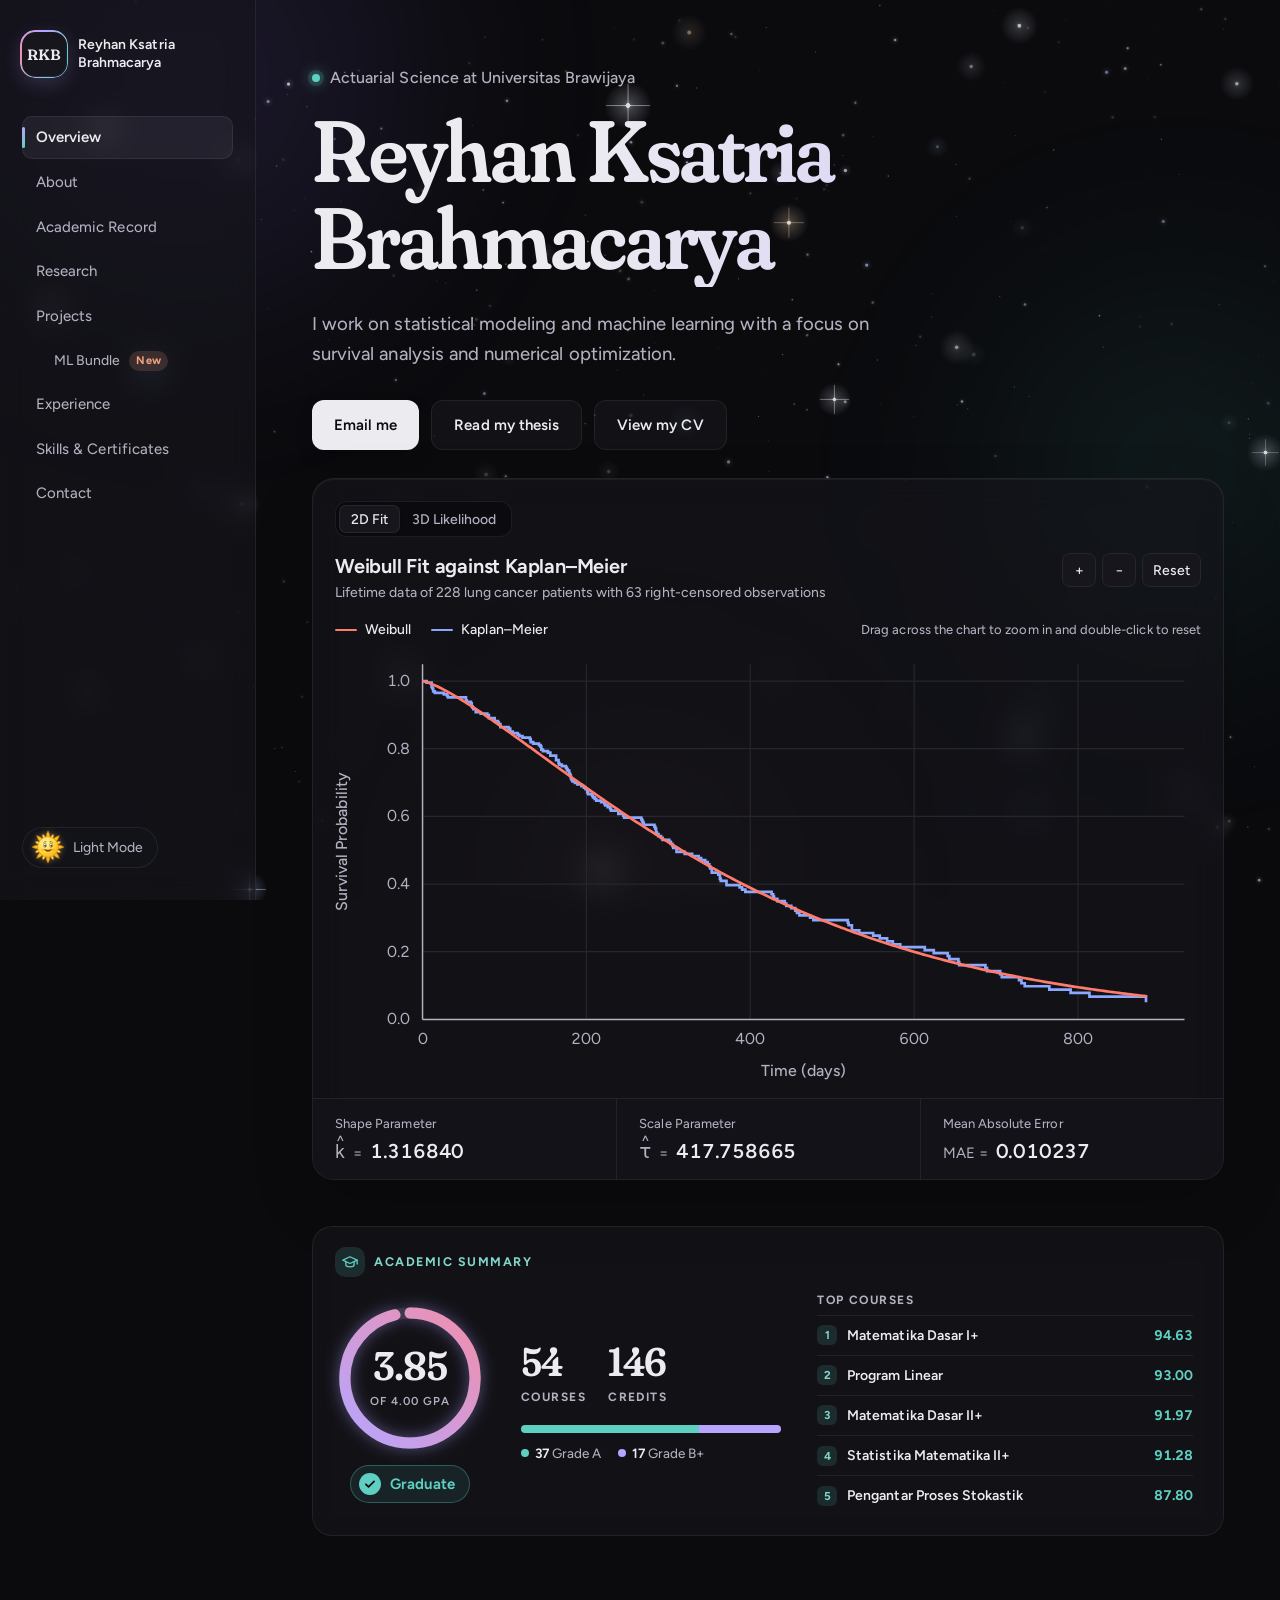
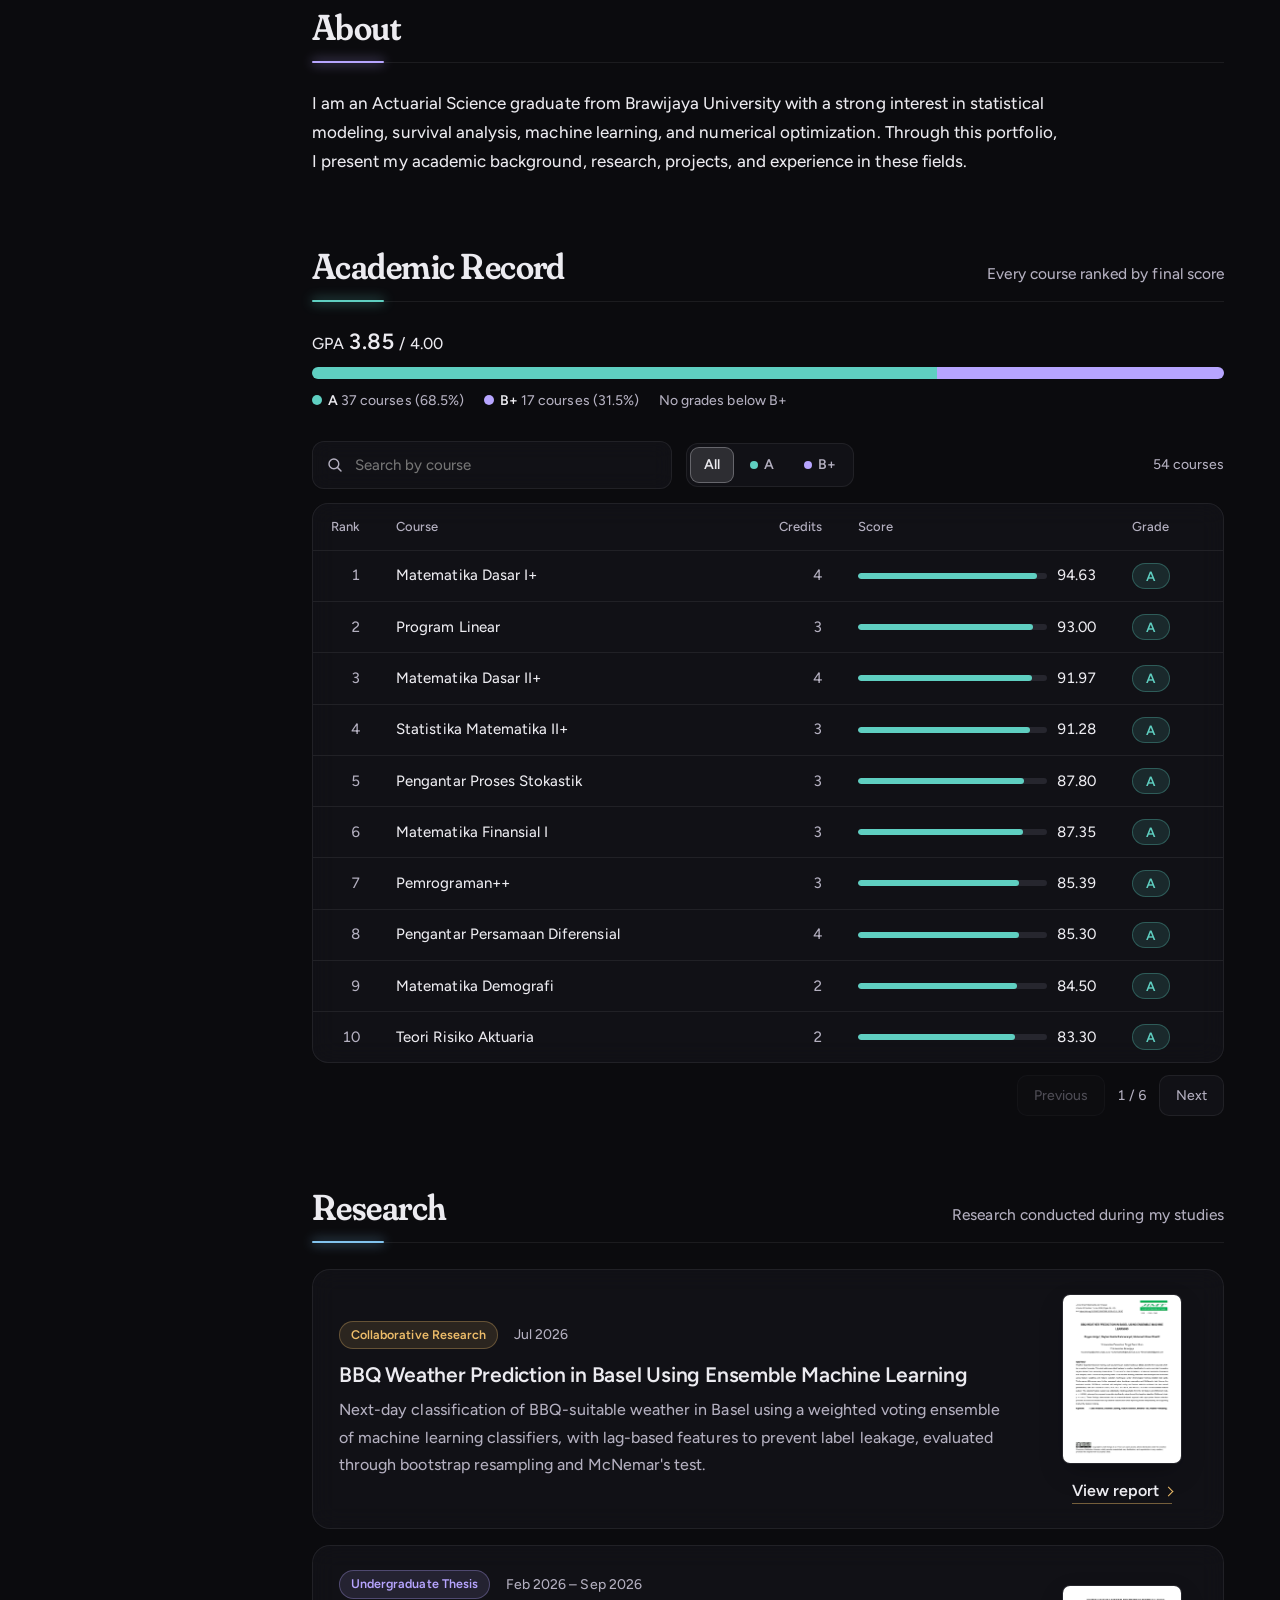
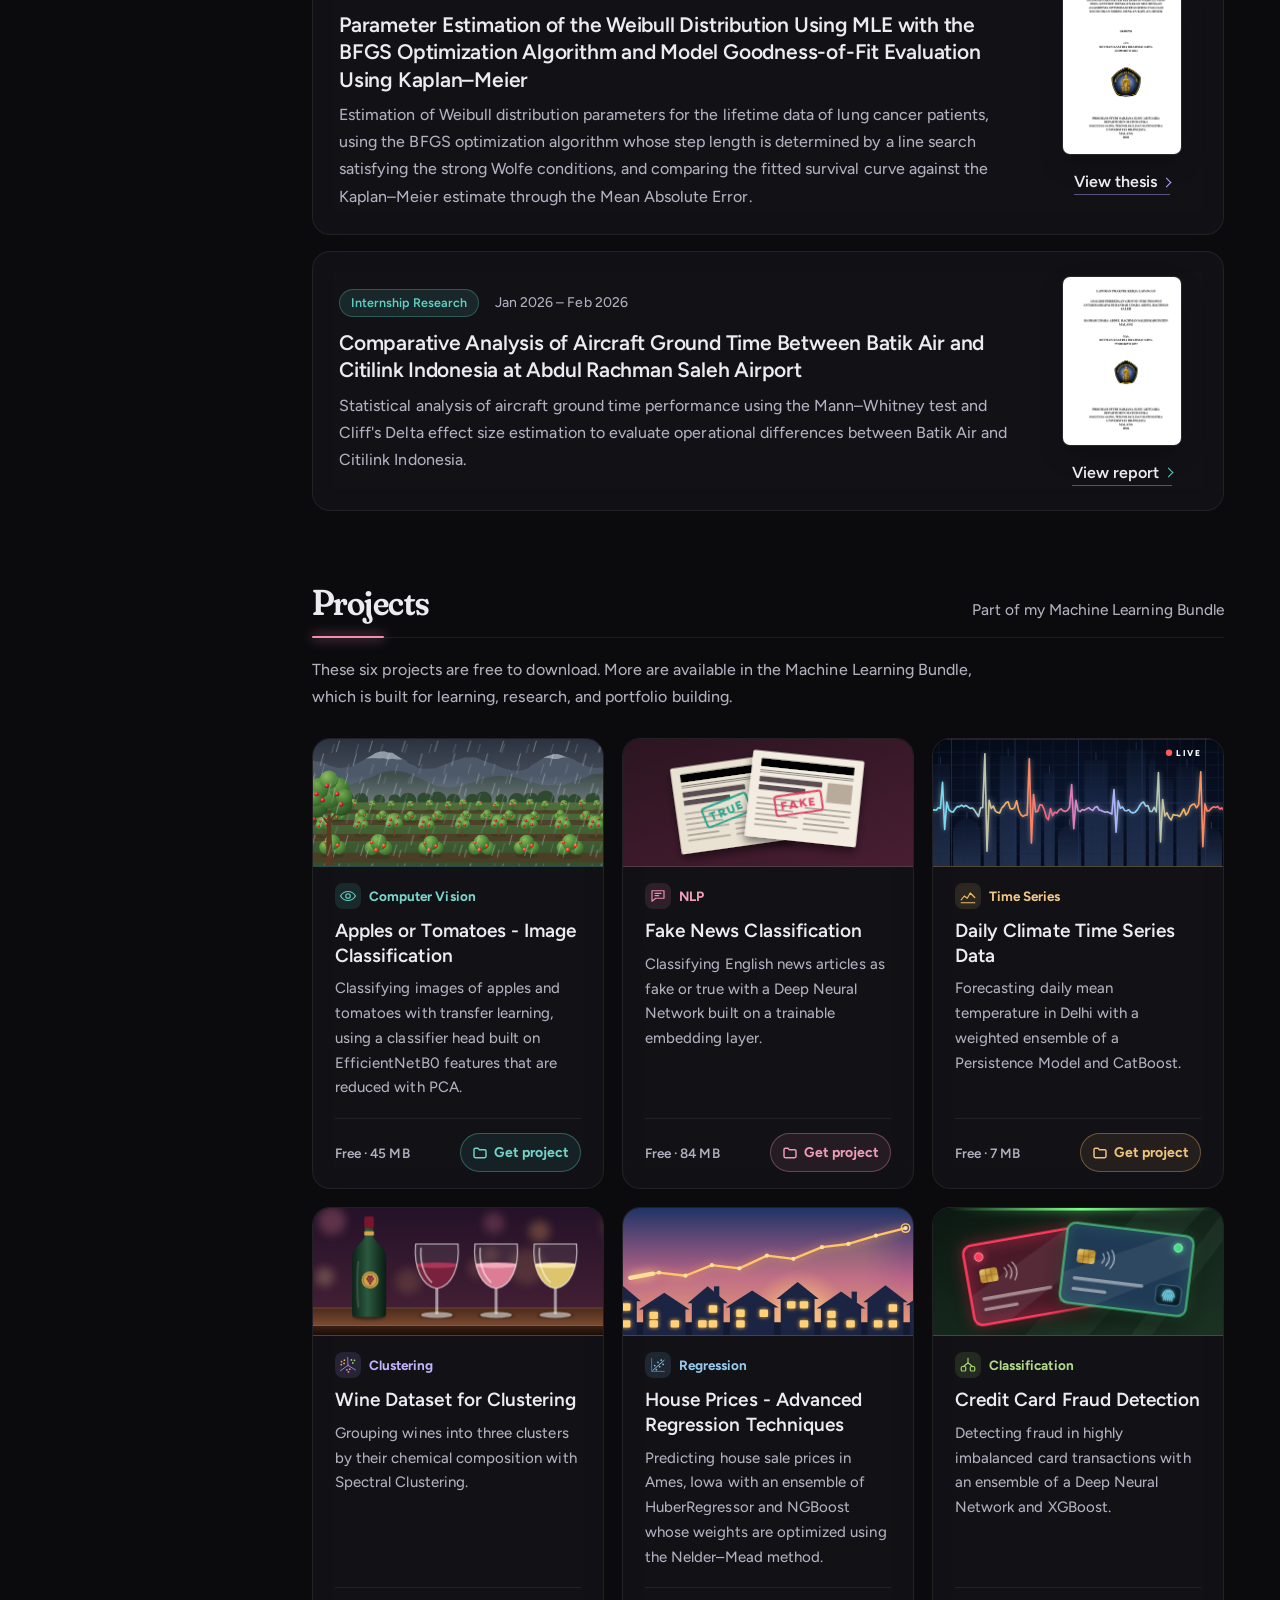
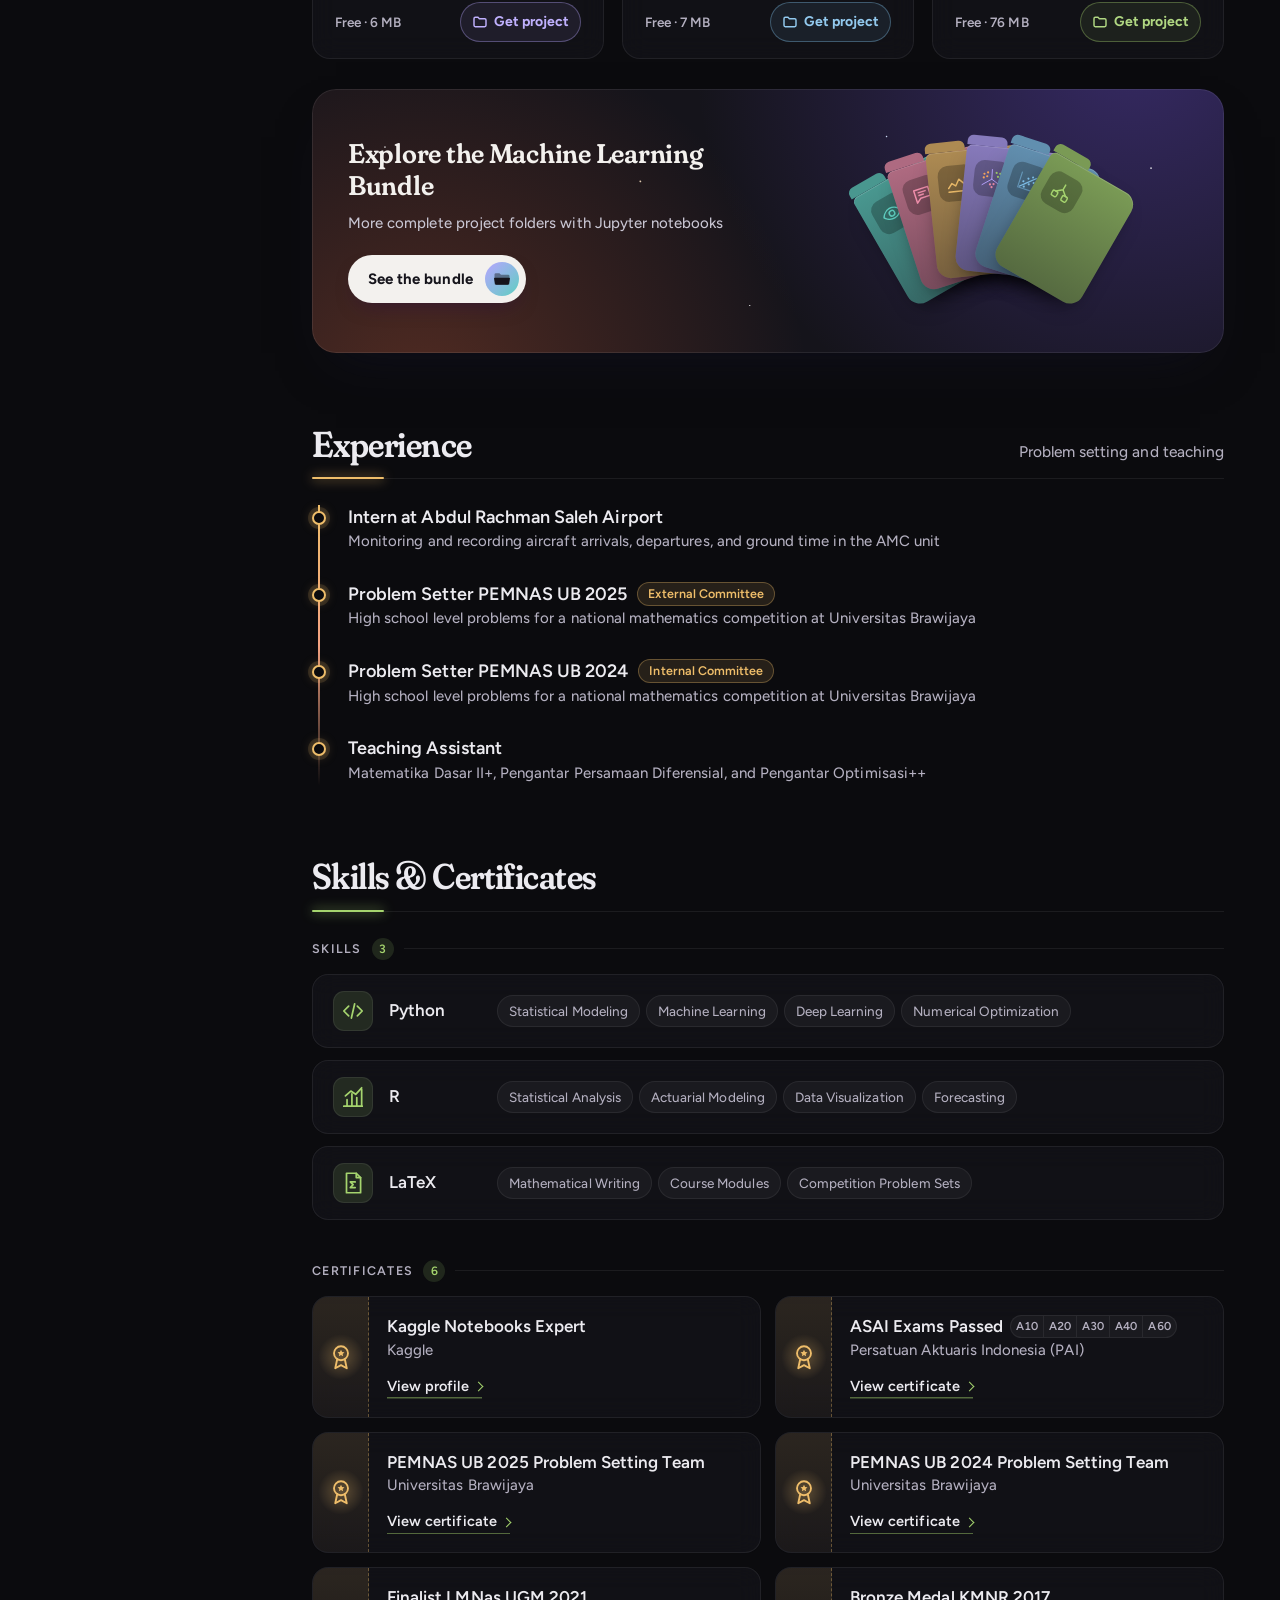
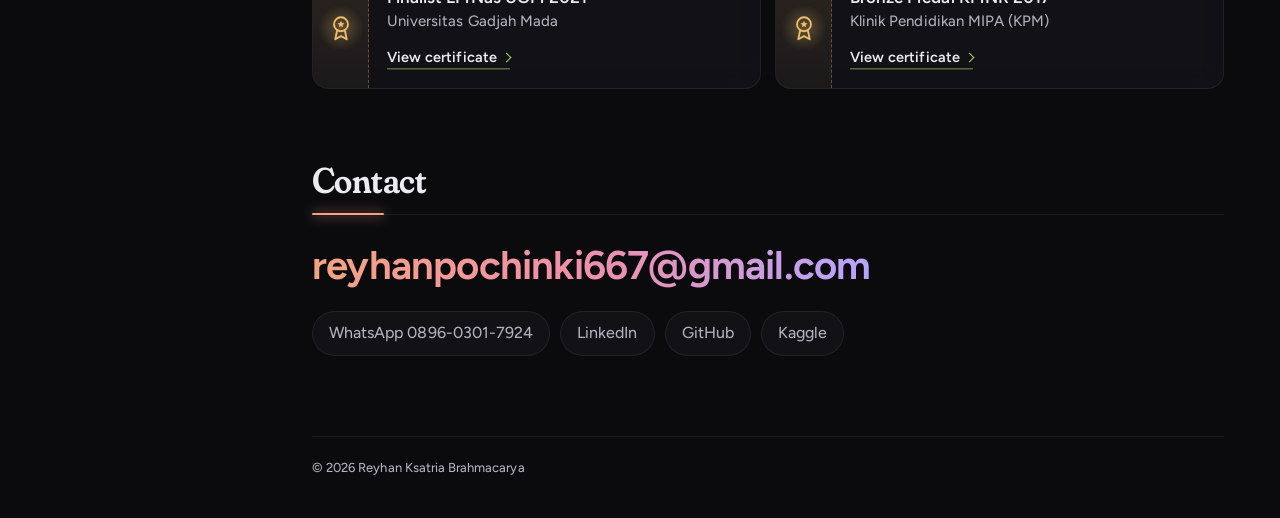
==== commit 20991885: "Clean URLs and add GitHub link" ====
--- a/index.html
+++ b/index.html
@@ -40,7 +40,7 @@
             <a href="#academic" class="nav-link">Academic Record</a>
             <a href="#research" class="nav-link">Research</a>
             <a href="#projects" class="nav-link">Projects</a>
-            <a href="bundle.html" class="nav-link nav-sub">ML Bundle <span class="nav-badge">New</span></a>
+            <a href="bundle" class="nav-link nav-sub">ML Bundle <span class="nav-badge">New</span></a>
             <a href="#experience" class="nav-link">Experience</a>
             <a href="#skills" class="nav-link">Skills &amp; Certificates</a>
             <a href="#contact" class="nav-link">Contact</a>
@@ -245,7 +245,7 @@
 
             <!-- Banner for the bundle page: a plum to magenta gradient with twinkling snow in light mode and a night panel in dark mode, a button with a folder that opens and sparkles on hover and is the only link, and a fanned stack of folders in every field color -->
             <div class="bundle-banner">
-                <span class="banner-text"><b>Explore the Machine Learning Bundle</b><span>More complete project folders with Jupyter notebooks</span><a href="bundle.html" class="banner-cta">See the bundle<i class="cta-folder" aria-hidden="true"><svg viewBox="0 0 24 24"><path class="f-back" d="M3 6.6A1.6 1.6 0 0 1 4.6 5h4.3l1.9 2h8.6A1.6 1.6 0 0 1 21 8.6v8.8a1.6 1.6 0 0 1-1.6 1.6H4.6A1.6 1.6 0 0 1 3 17.4Z"/><path class="f-paper" d="M6 8.6h12v6H6Z"/><path class="f-front" d="M3.4 10.6h17.2a.9.9 0 0 1 .9 1.1l-1.2 5.9a1.6 1.6 0 0 1-1.6 1.3H5.3a1.6 1.6 0 0 1-1.6-1.3l-1.2-5.9a.9.9 0 0 1 .9-1.1Z"/></svg><b class="spark s1"></b><b class="spark s2"></b><b class="spark s3"></b></i></a></span>
+                <span class="banner-text"><b>Explore the Machine Learning Bundle</b><span>More complete project folders with Jupyter notebooks</span><a href="bundle" class="banner-cta">See the bundle<i class="cta-folder" aria-hidden="true"><svg viewBox="0 0 24 24"><path class="f-back" d="M3 6.6A1.6 1.6 0 0 1 4.6 5h4.3l1.9 2h8.6A1.6 1.6 0 0 1 21 8.6v8.8a1.6 1.6 0 0 1-1.6 1.6H4.6A1.6 1.6 0 0 1 3 17.4Z"/><path class="f-paper" d="M6 8.6h12v6H6Z"/><path class="f-front" d="M3.4 10.6h17.2a.9.9 0 0 1 .9 1.1l-1.2 5.9a1.6 1.6 0 0 1-1.6 1.3H5.3a1.6 1.6 0 0 1-1.6-1.3l-1.2-5.9a.9.9 0 0 1 .9-1.1Z"/></svg><b class="spark s1"></b><b class="spark s2"></b><b class="spark s3"></b></i></a></span>
                 <span class="banner-stack" id="banner-stack" aria-hidden="true"></span>
             </div>
         </section>
@@ -286,7 +286,7 @@
             <ul class="contact-links">
                 <li><a href="https://wa.me/6289603017924" target="_blank" rel="noopener">WhatsApp 0896-0301-7924</a></li>
                 <li><a href="#" target="_blank" rel="noopener">LinkedIn</a></li>
-                <li><a href="#" target="_blank" rel="noopener">GitHub</a></li>
+                <li><a href="https://github.com/reyhan-ksatria" target="_blank" rel="noopener">GitHub</a></li>
                 <li><a href="https://www.kaggle.com/reyhanksatria" target="_blank" rel="noopener">Kaggle</a></li>
             </ul>
         </section>
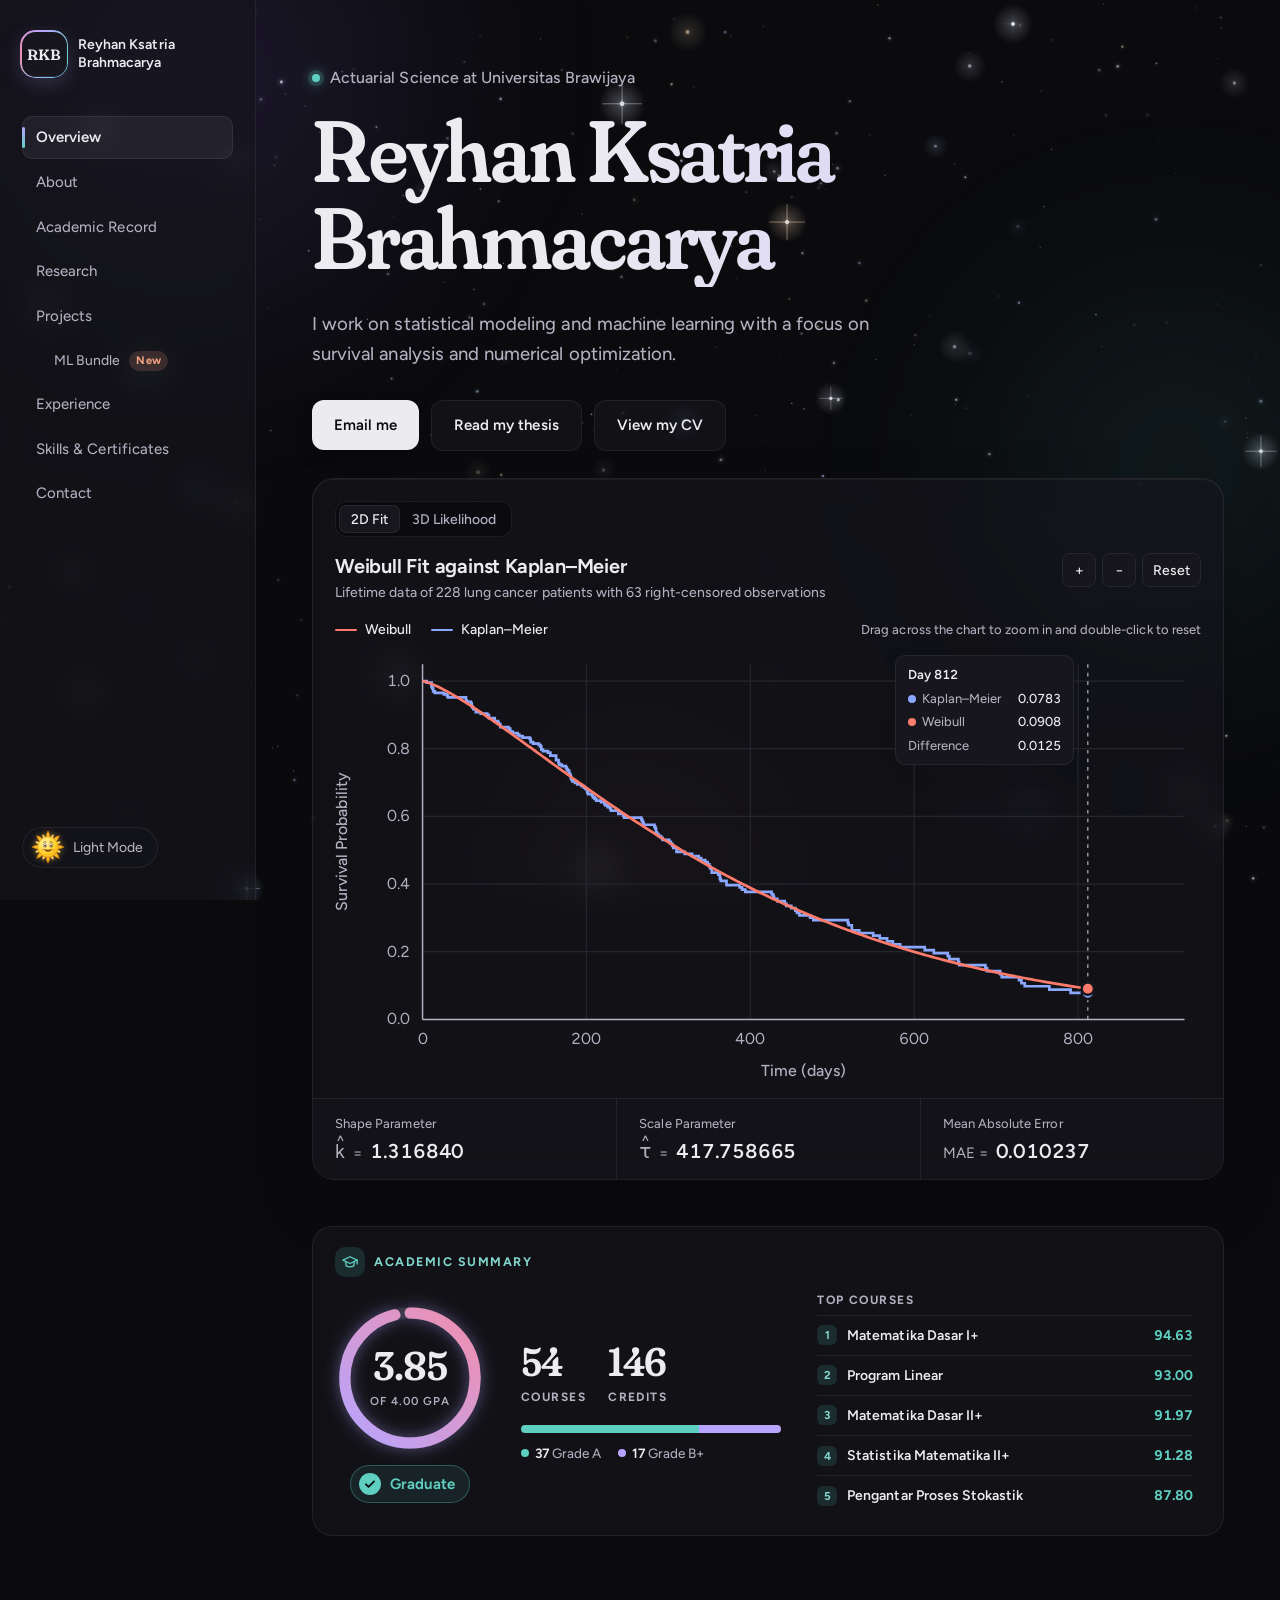
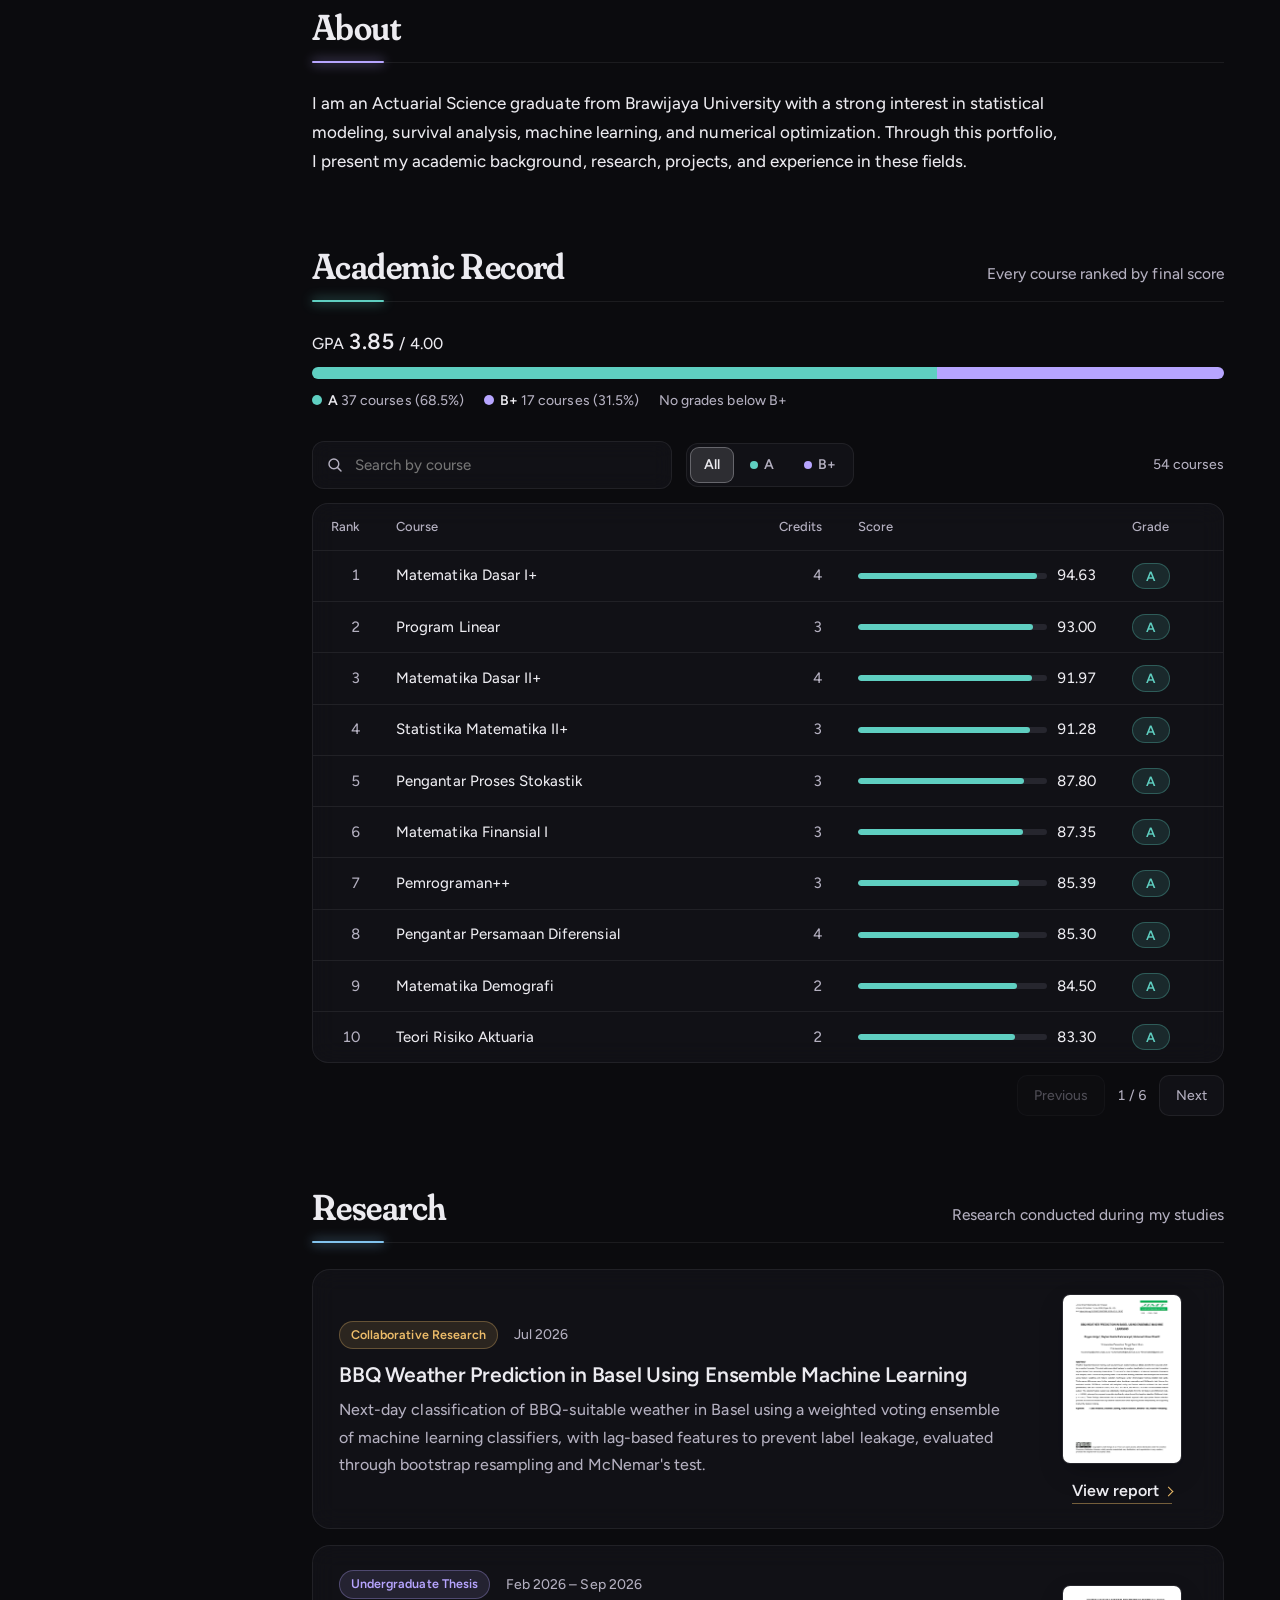
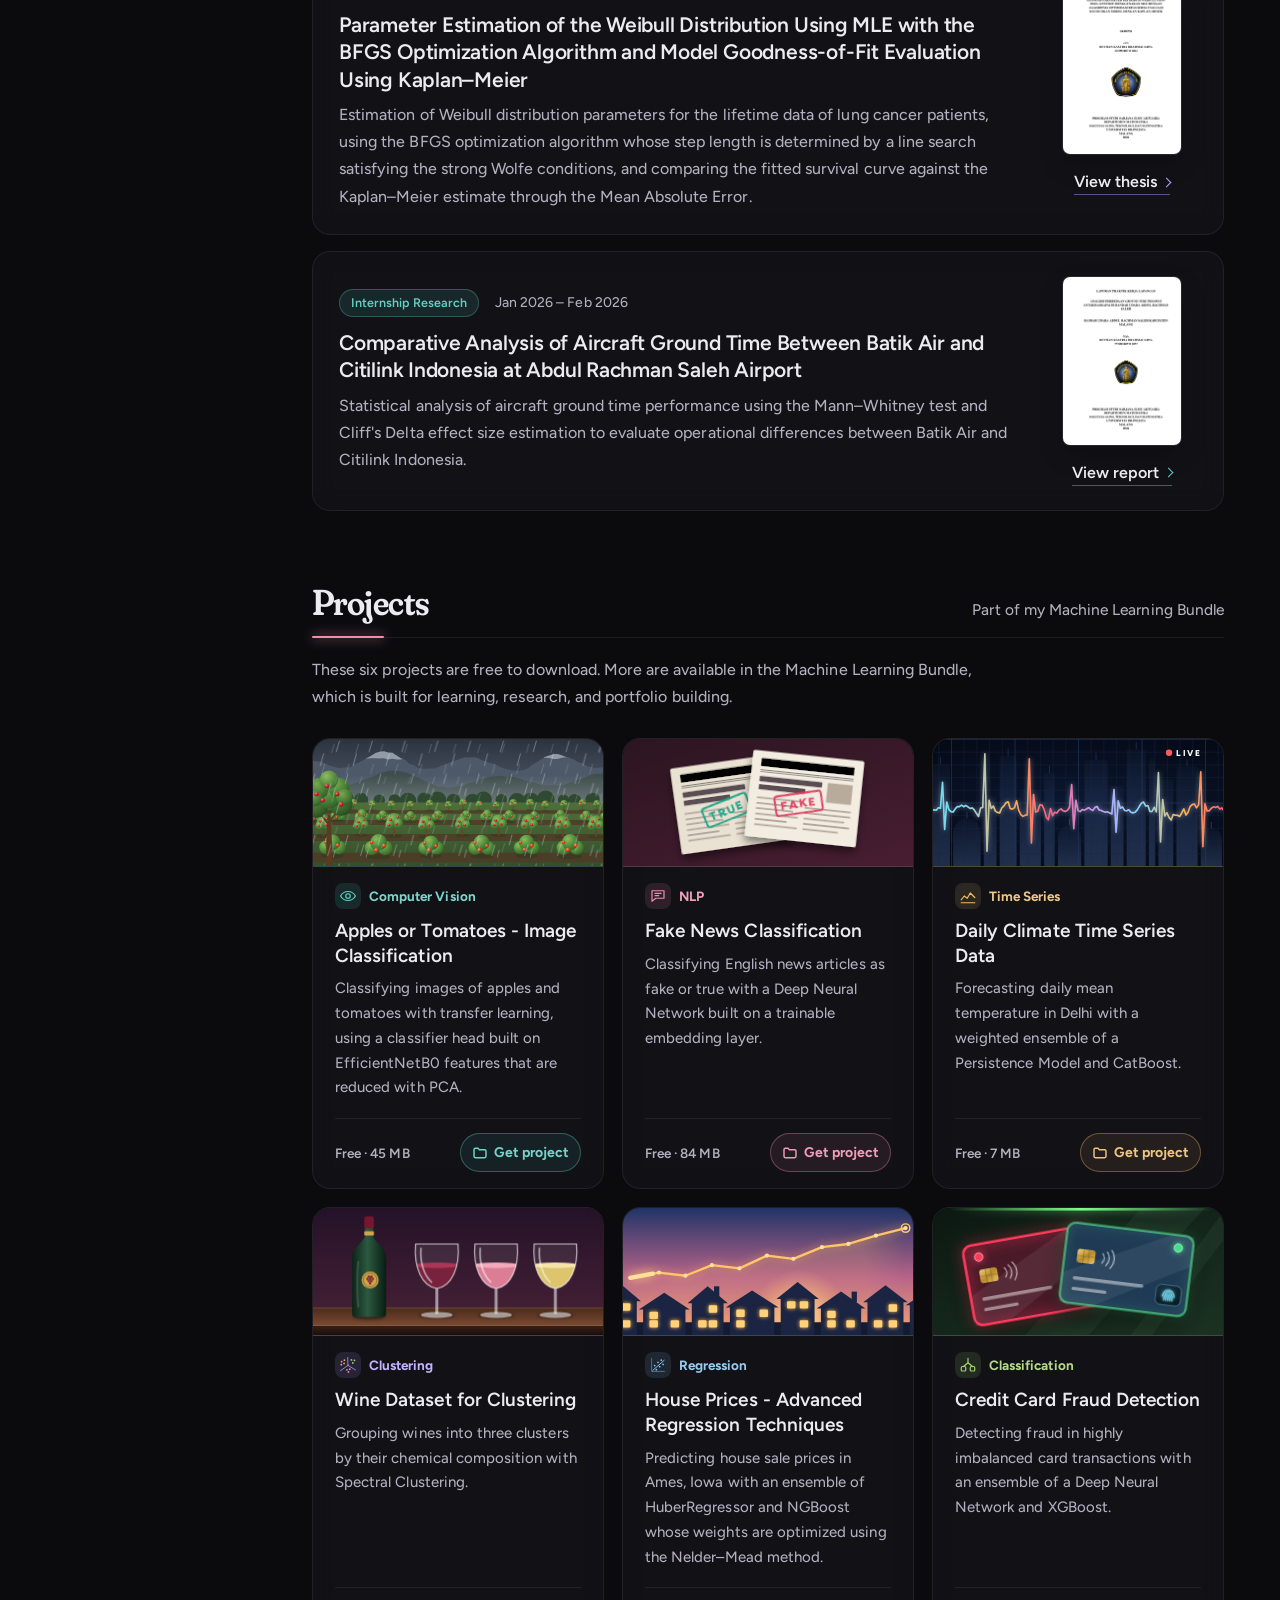
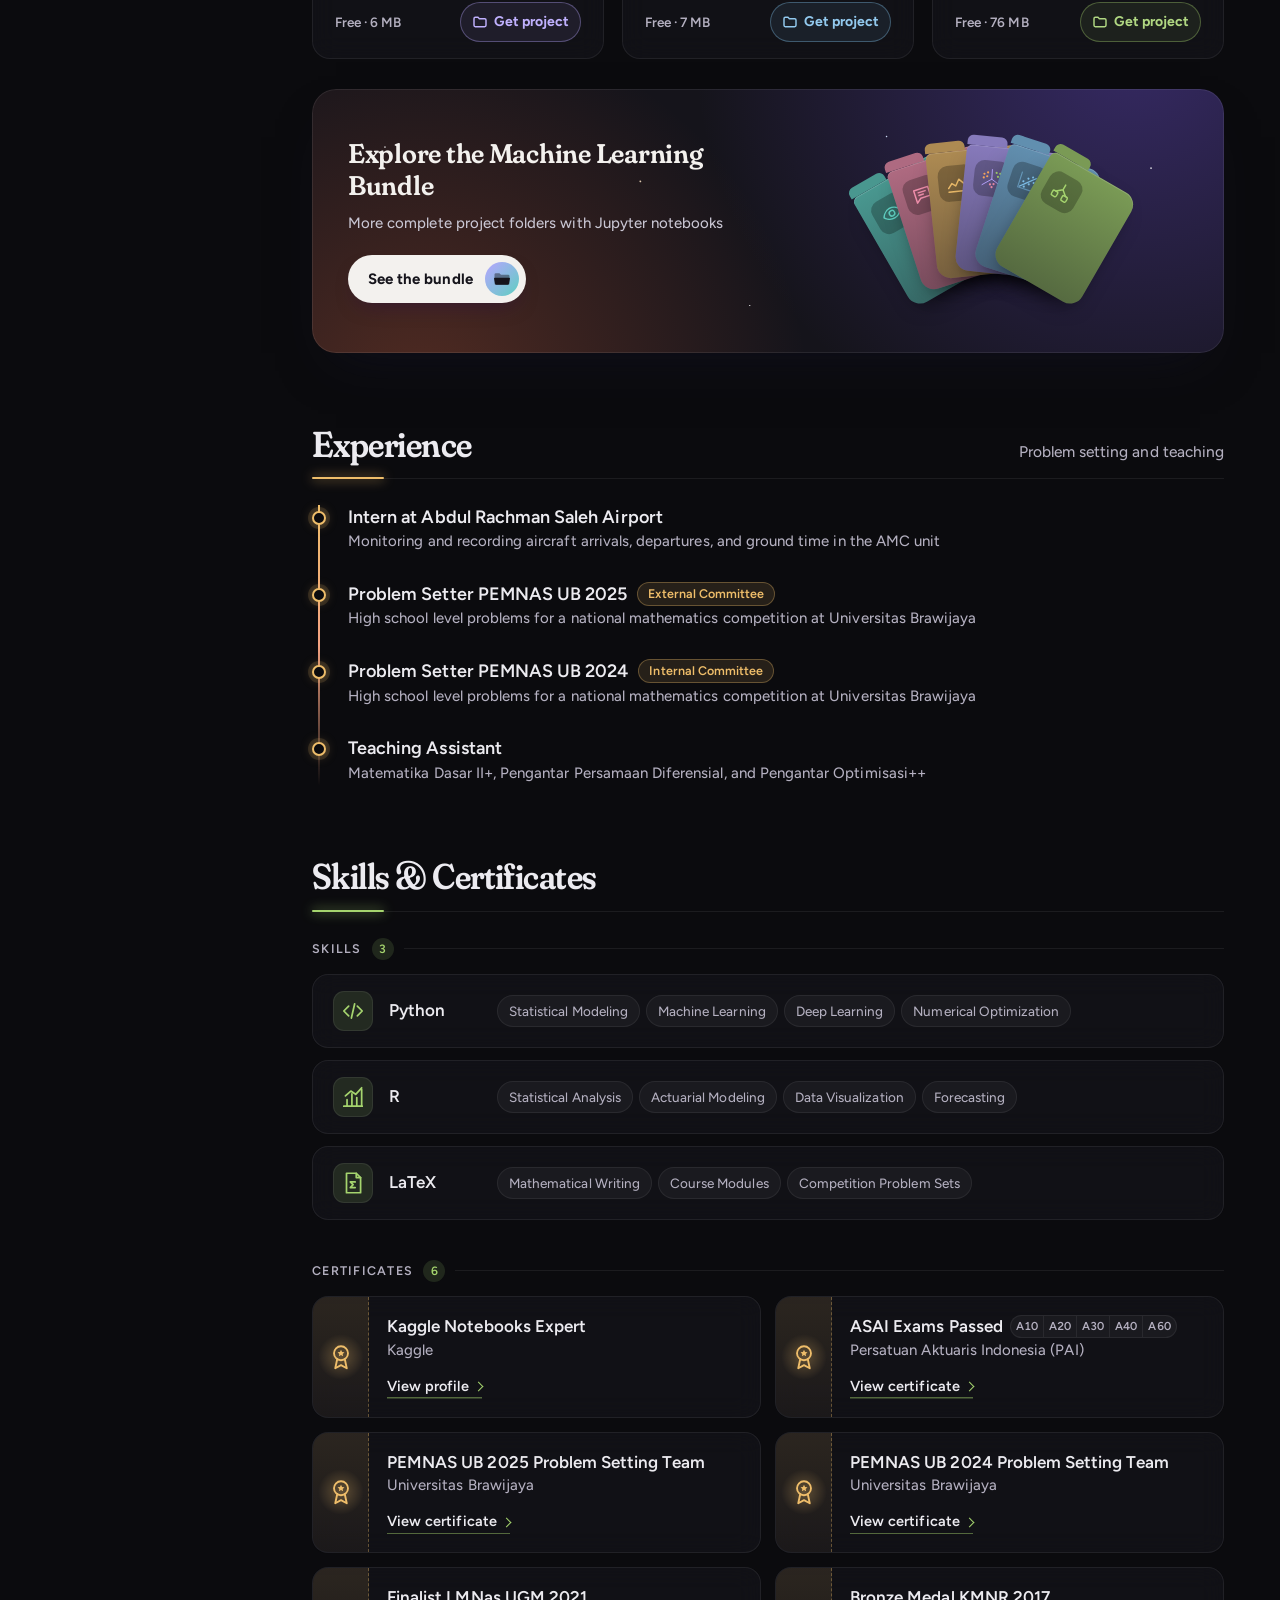
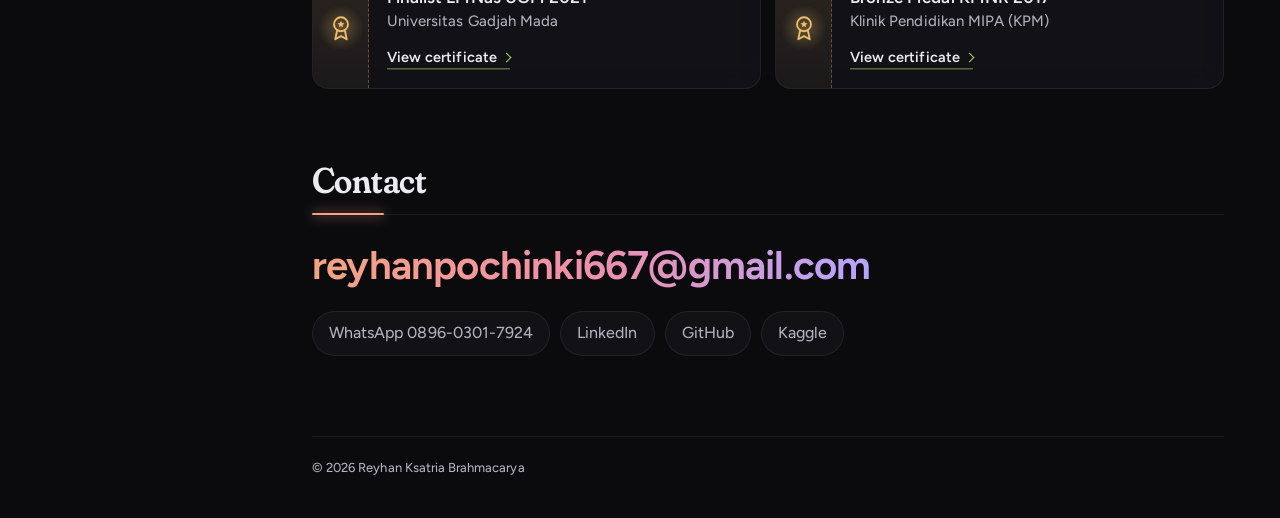
==== commit 7475dc06: "Still images, smoother sliders, pinch zoom" ====
--- a/index.html
+++ b/index.html
@@ -89,7 +89,7 @@
                 <div class="plot-legend" data-for="2d">
                     <span class="key key-w">Weibull</span>
                     <span class="key key-km">Kaplan–Meier</span>
-                    <span class="plot-hint"><span class="hint-mouse">Drag across the chart to zoom in and double-click to reset</span><span class="hint-touch">Use the zoom buttons and tap the chart to read values</span></span>
+                    <span class="plot-hint"><span class="hint-mouse">Drag across the chart to zoom in and double-click to reset</span><span class="hint-touch">Pinch with two fingers to zoom, and tap the chart to read values</span></span>
                 </div>
 
                 <!-- Stage holds the player and the chart area so the 3D view can go full screen with its controls -->
--- a/style.css
+++ b/style.css
@@ -743,10 +743,10 @@
 .file-scroll::-webkit-scrollbar-thumb { border-radius: 6px; background: color-mix(in srgb, var(--c) 45%, transparent); }
 .file-scroll::-webkit-scrollbar-track { background: transparent; }
 .file-scroll > p { max-width: 60ch; color: var(--muted); line-height: 1.7; }
-/* Images panel: thumbnails styled like saved notebook figures that draw themselves in when the folder opens */
+/* Images panel: still thumbnails styled like saved notebook figures, shown at once without any motion */
 .chart-grid { display: grid; grid-template-columns: repeat(3, minmax(0, 1fr)); gap: 12px; margin-top: 18px; list-style: none; }
-.chart-grid li { display: grid; grid-template-rows: auto 1fr; align-content: start; gap: 10px; padding: 10px 10px 12px; border: 1px solid var(--glass-line); border-radius: 12px; background: color-mix(in srgb, var(--ink) 3%, transparent); text-align: center; animation: readmeIn .45s cubic-bezier(.2, .7, .2, 1) both; animation-delay: calc(var(--i) * 50ms); transition: border-color .2s, transform .2s; }
-.chart-grid li:hover { border-color: color-mix(in srgb, var(--amber) 45%, transparent); transform: translateY(-2px); }
+.chart-grid li { display: grid; grid-template-rows: auto 1fr; align-content: start; gap: 10px; padding: 10px 10px 12px; border: 1px solid var(--glass-line); border-radius: 12px; background: color-mix(in srgb, var(--ink) 3%, transparent); text-align: center; }
+.chart-grid li:hover { border-color: color-mix(in srgb, var(--amber) 45%, transparent); }
 .chart-grid span { font-size: 13.5px; font-weight: 600; line-height: 1.35; }
 .chart-thumb { width: 100%; height: auto; aspect-ratio: 120 / 72; border-radius: 8px; box-shadow: 0 0 0 1px rgba(0, 0, 0, .08); fill: none; stroke-linecap: round; stroke-linejoin: round; }
 .ct-paper { fill: #fdfdfe; }
@@ -755,16 +755,8 @@
 .ct-text { stroke: #8f96a3; stroke-width: 2.2; }
 .ct-ref { stroke-width: 1.2; stroke-dasharray: 3 2.5; }
 .ct-whisk { stroke: #555; stroke-width: 1.1; }
-.ct-bar { transform-origin: bottom; transform-box: fill-box; animation: ctGrow .6s cubic-bezier(.2, .7, .2, 1) both; animation-delay: calc(var(--i) * 50ms + var(--j) * 40ms + .15s); }
-.ct-cell { animation: ctFade .4s both; animation-delay: calc(var(--i) * 50ms + var(--j) * 18ms + .15s); }
-.ct-dot { stroke: none; transform-origin: center; transform-box: fill-box; animation: ctPop .35s cubic-bezier(.3, 1.5, .5, 1) both; animation-delay: calc(var(--i) * 50ms + var(--j) * 22ms + .15s); }
-.ct-line { stroke-width: 1.8; stroke-dasharray: 1; stroke-dashoffset: 1; animation: ctDraw 1s cubic-bezier(.4, 0, .2, 1) forwards; animation-delay: calc(var(--i) * 50ms + .25s); }
-.ct-line.is-late { animation-delay: calc(var(--i) * 50ms + .9s); }
-@keyframes ctGrow { from { transform: scaleY(0); } to { transform: none; } }
-@keyframes ctFade { from { opacity: 0; } }
-@keyframes ctPop { from { transform: scale(0); } to { transform: none; } }
-@keyframes ctDraw { to { stroke-dashoffset: 0; } }
-@media (prefers-reduced-motion: reduce) { .chart-grid li, .ct-bar, .ct-cell, .ct-dot { animation: none; } .ct-line { animation: none; stroke-dashoffset: 0; } }
+.ct-dot { stroke: none; }
+.ct-line { stroke-width: 1.8; }
 
 /* README panel: the sections in reading order on a numbered rail that rises in one by one */
 .readme-list { position: relative; display: grid; margin-top: 18px; list-style: none; }
@@ -931,6 +923,7 @@
     .catalog-item .field-icon { width: 28px; height: 28px; padding: 5px; border-radius: 8px; }
     .catalog-body { padding: 18px 16px 8px; }
     .catalog-head h3 { font-size: 23px; }
+    .file-scroll, .catalog-scroll { overscroll-behavior: auto; }
 }
 
 /* Wide screens give the main column a little more room */
@@ -1005,7 +998,7 @@
 /* Phones: stack the grids */
 @media (max-width: 640px) {
     .bundle-banner { grid-template-columns: 1fr; padding: 26px 22px; }
-    .banner-stack { width: 250px; height: 150px; }
+    .banner-stack { width: 250px; height: 150px; margin-top: 16px; }
     .stack-folder { width: 80px; height: 104px; margin-left: -40px; }
     .banner-text b { font-size: 22px; }
     .skill { grid-template-columns: auto minmax(0, 1fr); }
@@ -1018,20 +1011,39 @@
     .glance-nums { gap: 18px; }
     .glance-nums dd { font-size: 34px; }
     .skill-list, .cert-list { grid-template-columns: 1fr; }
+    .cert-head h4 { flex: 1 1 100%; min-width: 0; }
     .paper { grid-template-columns: 1fr; gap: 16px; padding: 20px; }
     .section { padding-top: 56px; }
-    .table-tools { flex-direction: column; align-items: stretch; }
-    .search { max-width: none; }
+    .search { flex: 1 1 100%; max-width: none; }
     .plot-card { padding: 16px 16px 0; border-radius: 18px; }
     .plot-stats { grid-template-columns: 1fr; margin: 8px -16px 0; }
     .plot-stats > div { border-left: 0; border-top: 1px solid var(--glass-line); padding: 12px 16px; display: flex; justify-content: space-between; align-items: baseline; }
     .plot-stats > div:first-child { border-top: 0; }
     .plot-stats dd { margin-top: 0; font-size: 18px; }
     .plot-hint { margin-left: 0; width: 100%; }
-    .plot-label, .plot-title-axis { font-size: 22px; }
-    .plot-title-y { display: none; }
+    .plot-label { font-size: 22px; }
+    .plot-title-axis { font-size: 18px; }
+    .player .play-btn { min-width: 92px; justify-content: center; }
+    .player .volume { flex: 1 1 0; min-width: 0; }
+    .player .volume input { flex: 1; width: auto; min-width: 48px; }
+    #scrub-3d { min-width: 60%; }
     .plot-area canvas { aspect-ratio: 1 / 1; }
     .iter-hud { flex-wrap: wrap; white-space: normal; gap: 2px 12px; padding: 6px 10px; font-size: 11.5px; }
+    .plot-stage:not(:fullscreen) .plot-area:has(.iter-hud:not([hidden])) canvas { border-radius: 12px 12px 0 0; }
+    .plot-stage:not(:fullscreen) .iter-hud { position: static; display: grid; grid-template-columns: auto auto; justify-content: start; gap: 4px 18px; max-width: none; min-height: 52px; padding: 10px 56px 10px 14px; border: 0; border-top: 1px solid rgb(140 170 255 / .14); border-radius: 0 0 12px 12px; background: #04060f; backdrop-filter: none; -webkit-backdrop-filter: none; }
+    .plot-stage:not(:fullscreen) .iter-hud > span { justify-self: start; white-space: nowrap; }
+    .plot-stage:not(:fullscreen) .iter-hud > span.is-wide { grid-column: 1 / -1; }
+    .plot-stage:not(:fullscreen) .fs-btn { right: 10px; bottom: 10px; }
+    .scale-bar { top: 8px; right: 8px; gap: 2px; padding: 5px 8px 6px; font-size: 10px; }
+    .sb-title { font-size: 9.5px; }
+    .sb-ends { gap: 8px; }
+}
+
+/* On the narrowest phones the volume number steps aside and the controls sit a little closer, so the first player row still fits on one line, and the iteration strip uses slightly smaller text with tighter columns so it clears the full screen button */
+@media (max-width: 360px) {
+    .player { column-gap: 8px; }
+    .player .volume output { display: none; }
+    .plot-stage:not(:fullscreen) .iter-hud { column-gap: 12px; font-size: 10.5px; }
 }
 
 /* Honor reduced-motion preferences */
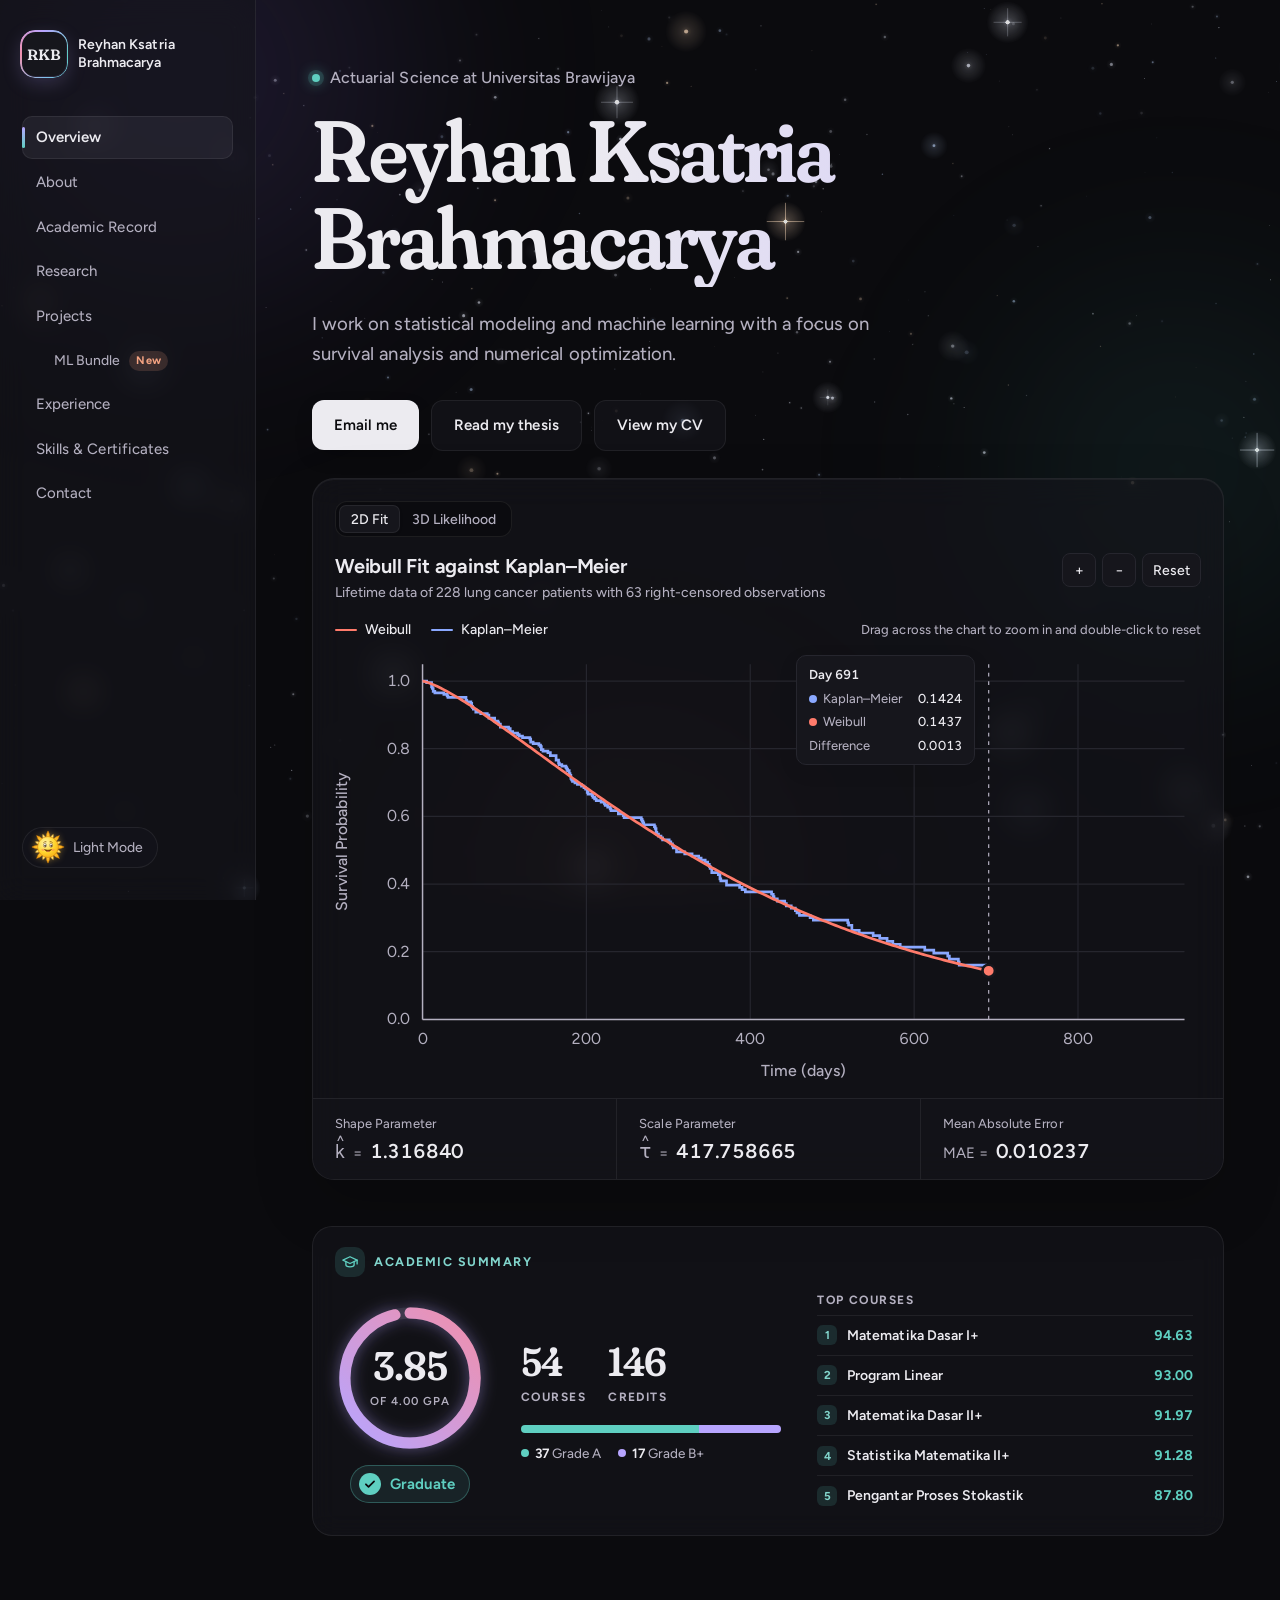
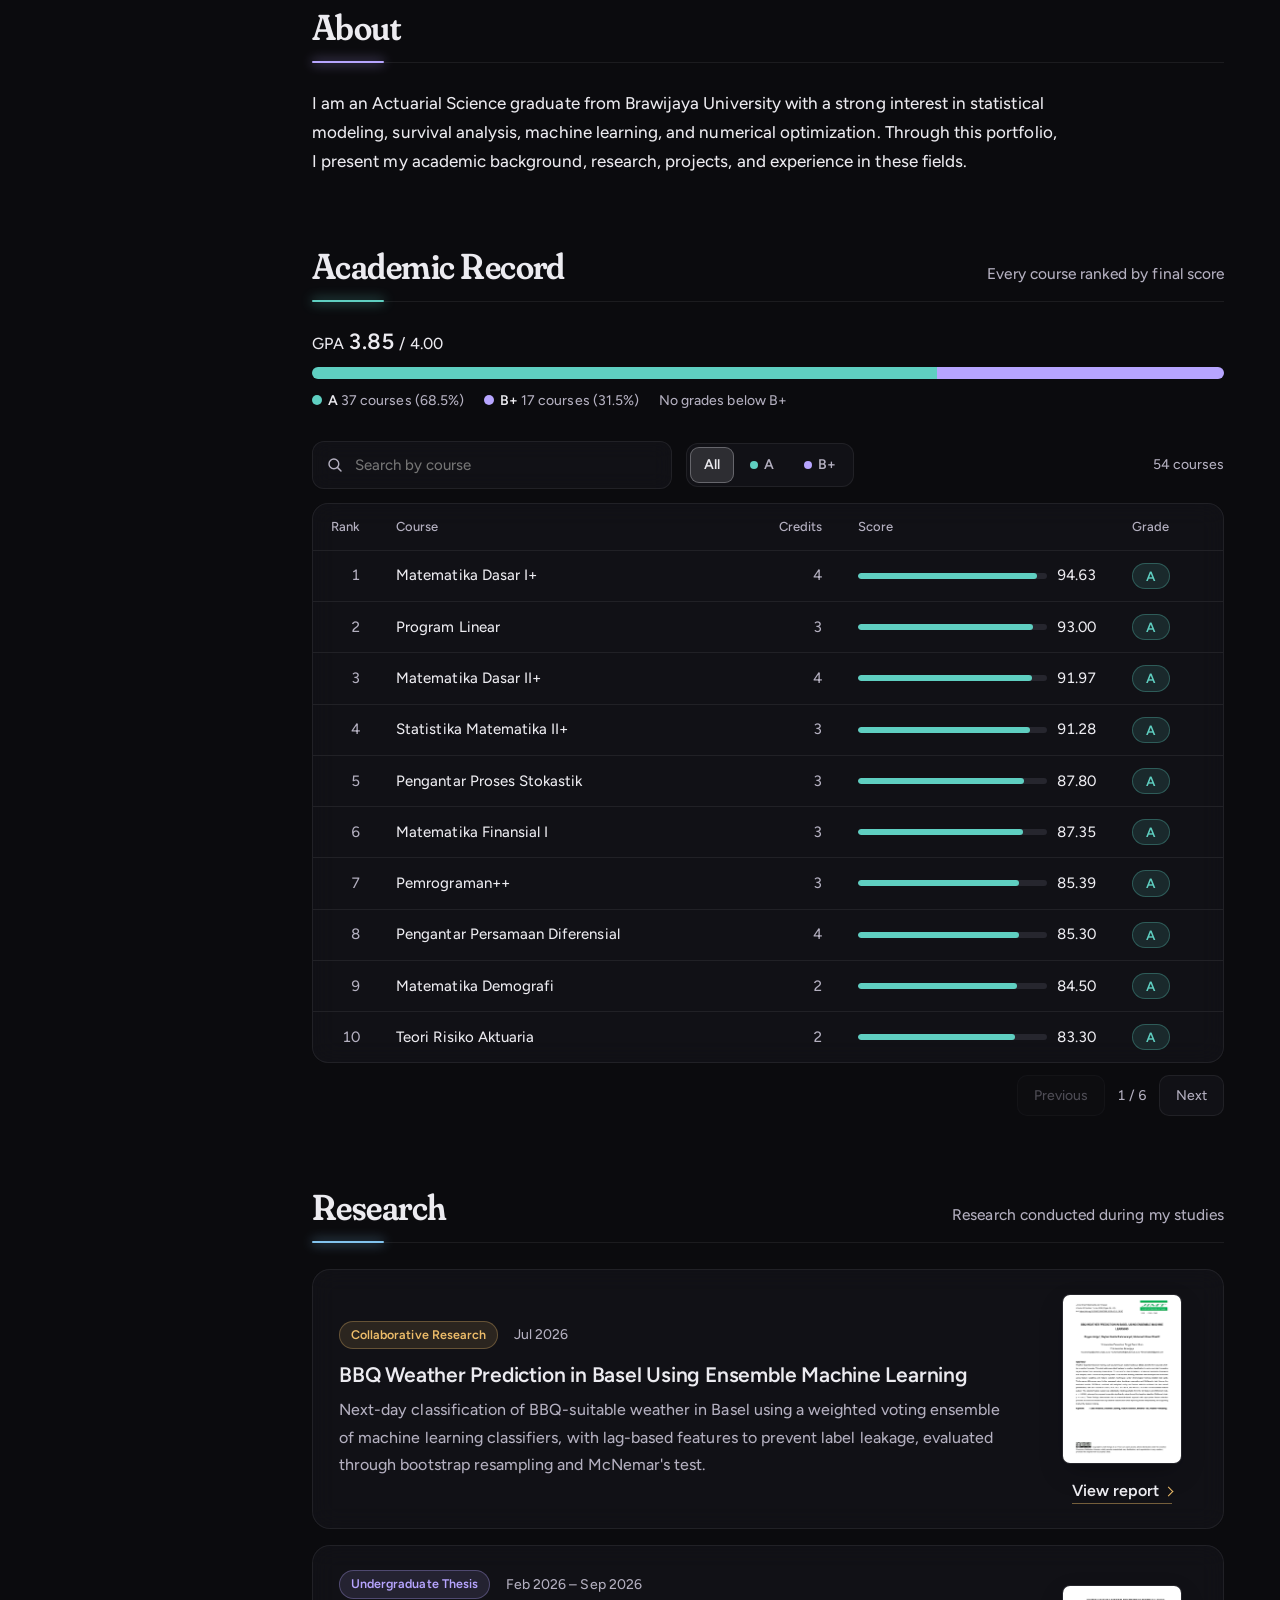
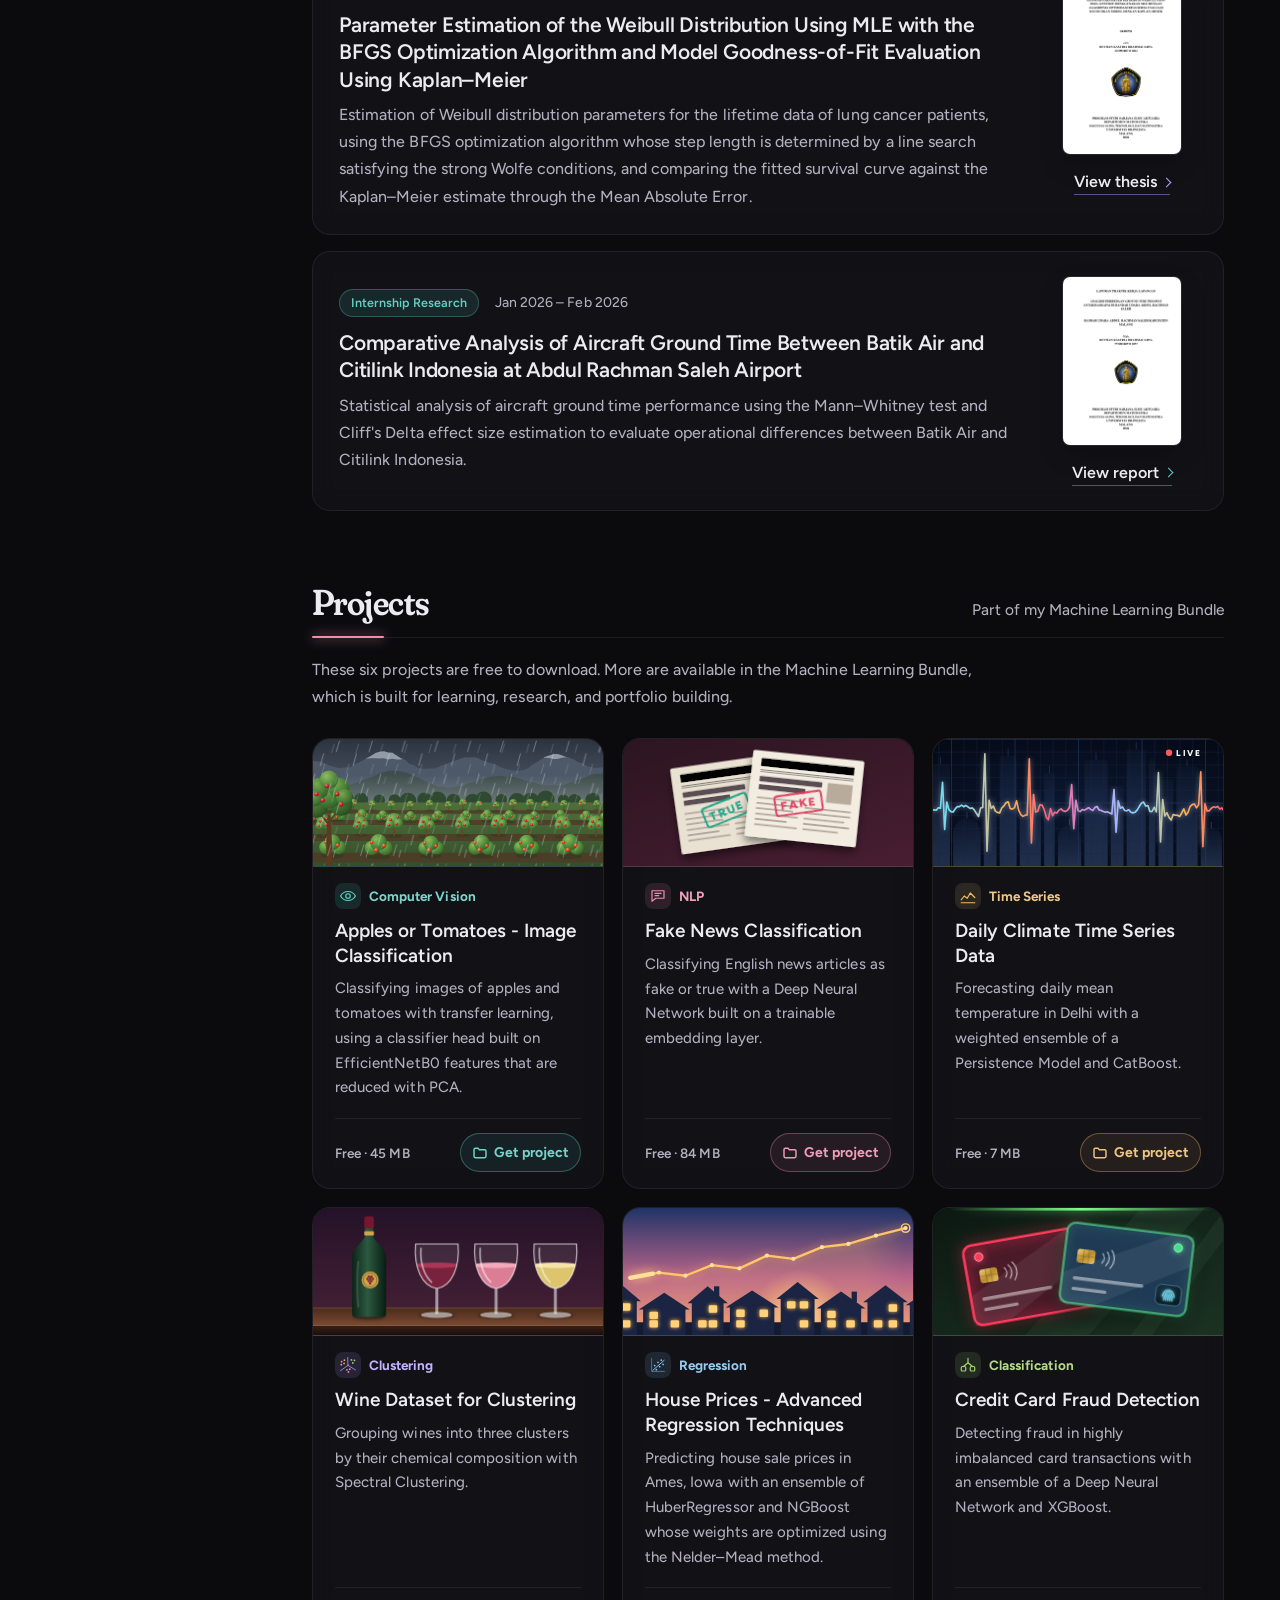
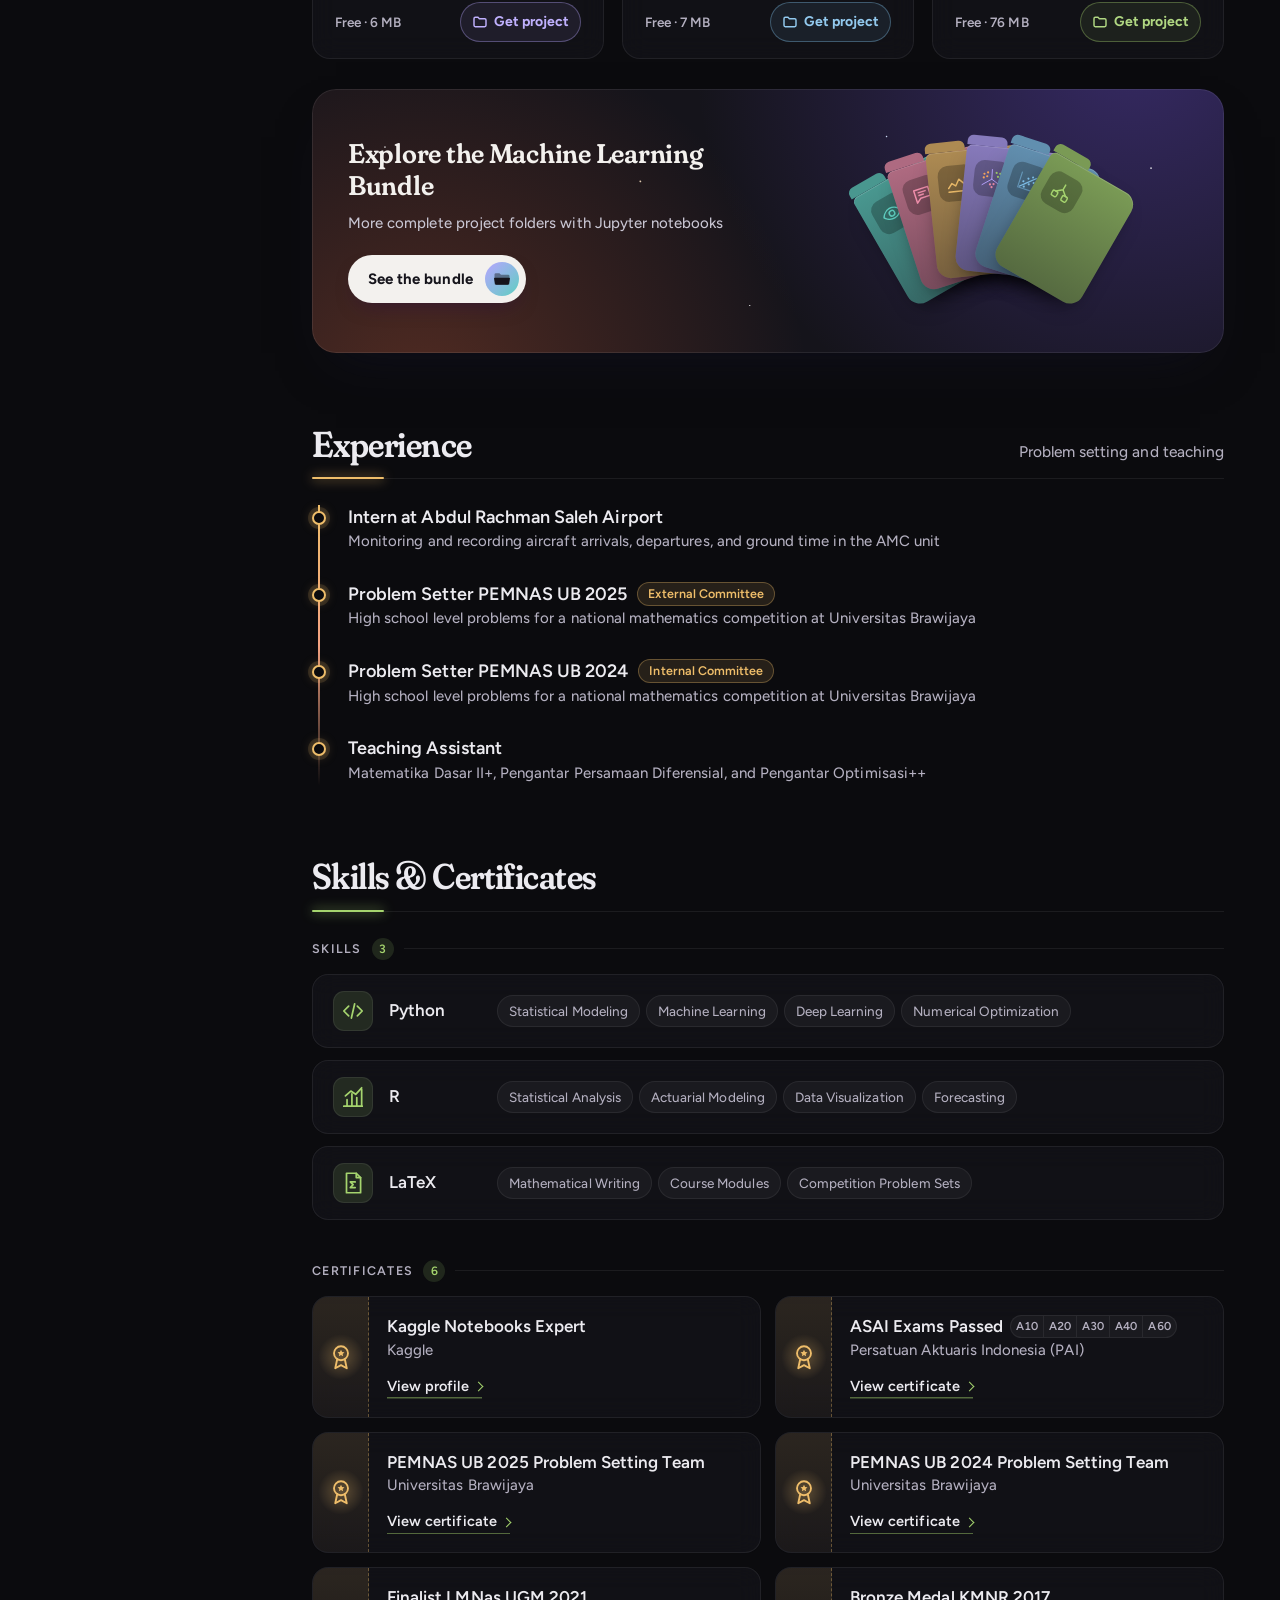
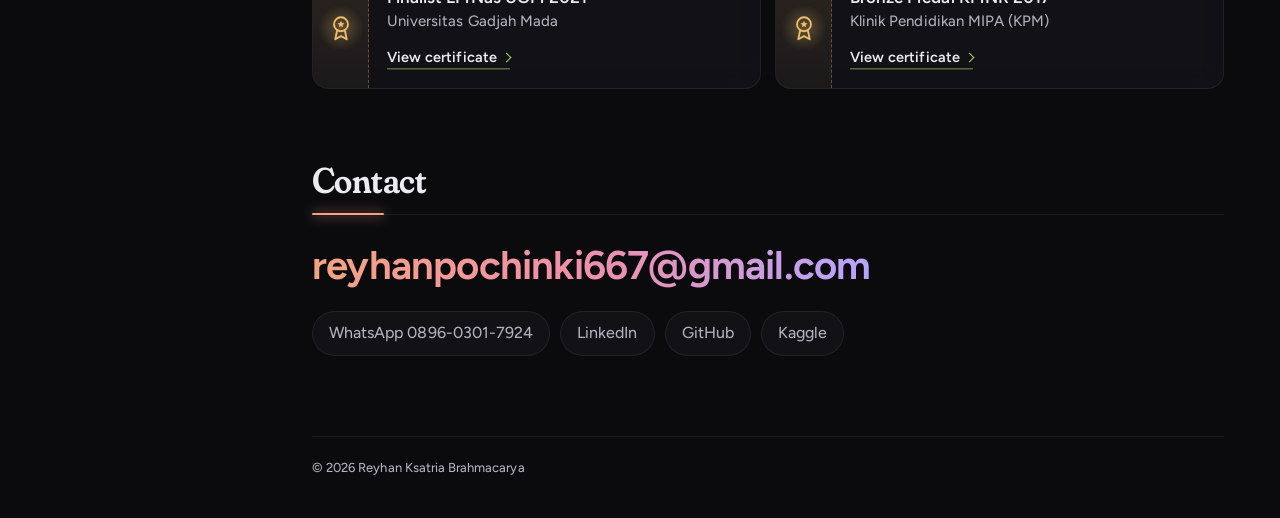
==== commit b87b02c3: "Zoom follows curve, revert sliders, mobile hint" ====
--- a/index.html
+++ b/index.html
@@ -89,7 +89,7 @@
                 <div class="plot-legend" data-for="2d">
                     <span class="key key-w">Weibull</span>
                     <span class="key key-km">Kaplan–Meier</span>
-                    <span class="plot-hint"><span class="hint-mouse">Drag across the chart to zoom in and double-click to reset</span><span class="hint-touch">Pinch with two fingers to zoom, and tap the chart to read values</span></span>
+                    <span class="plot-hint"><span class="hint-mouse">Drag across the chart to zoom in and double-click to reset</span><span class="hint-touch">Pinch with two fingers to zoom, and slide a finger across the chart to read the values</span></span>
                 </div>
 
                 <!-- Stage holds the player and the chart area so the 3D view can go full screen with its controls -->
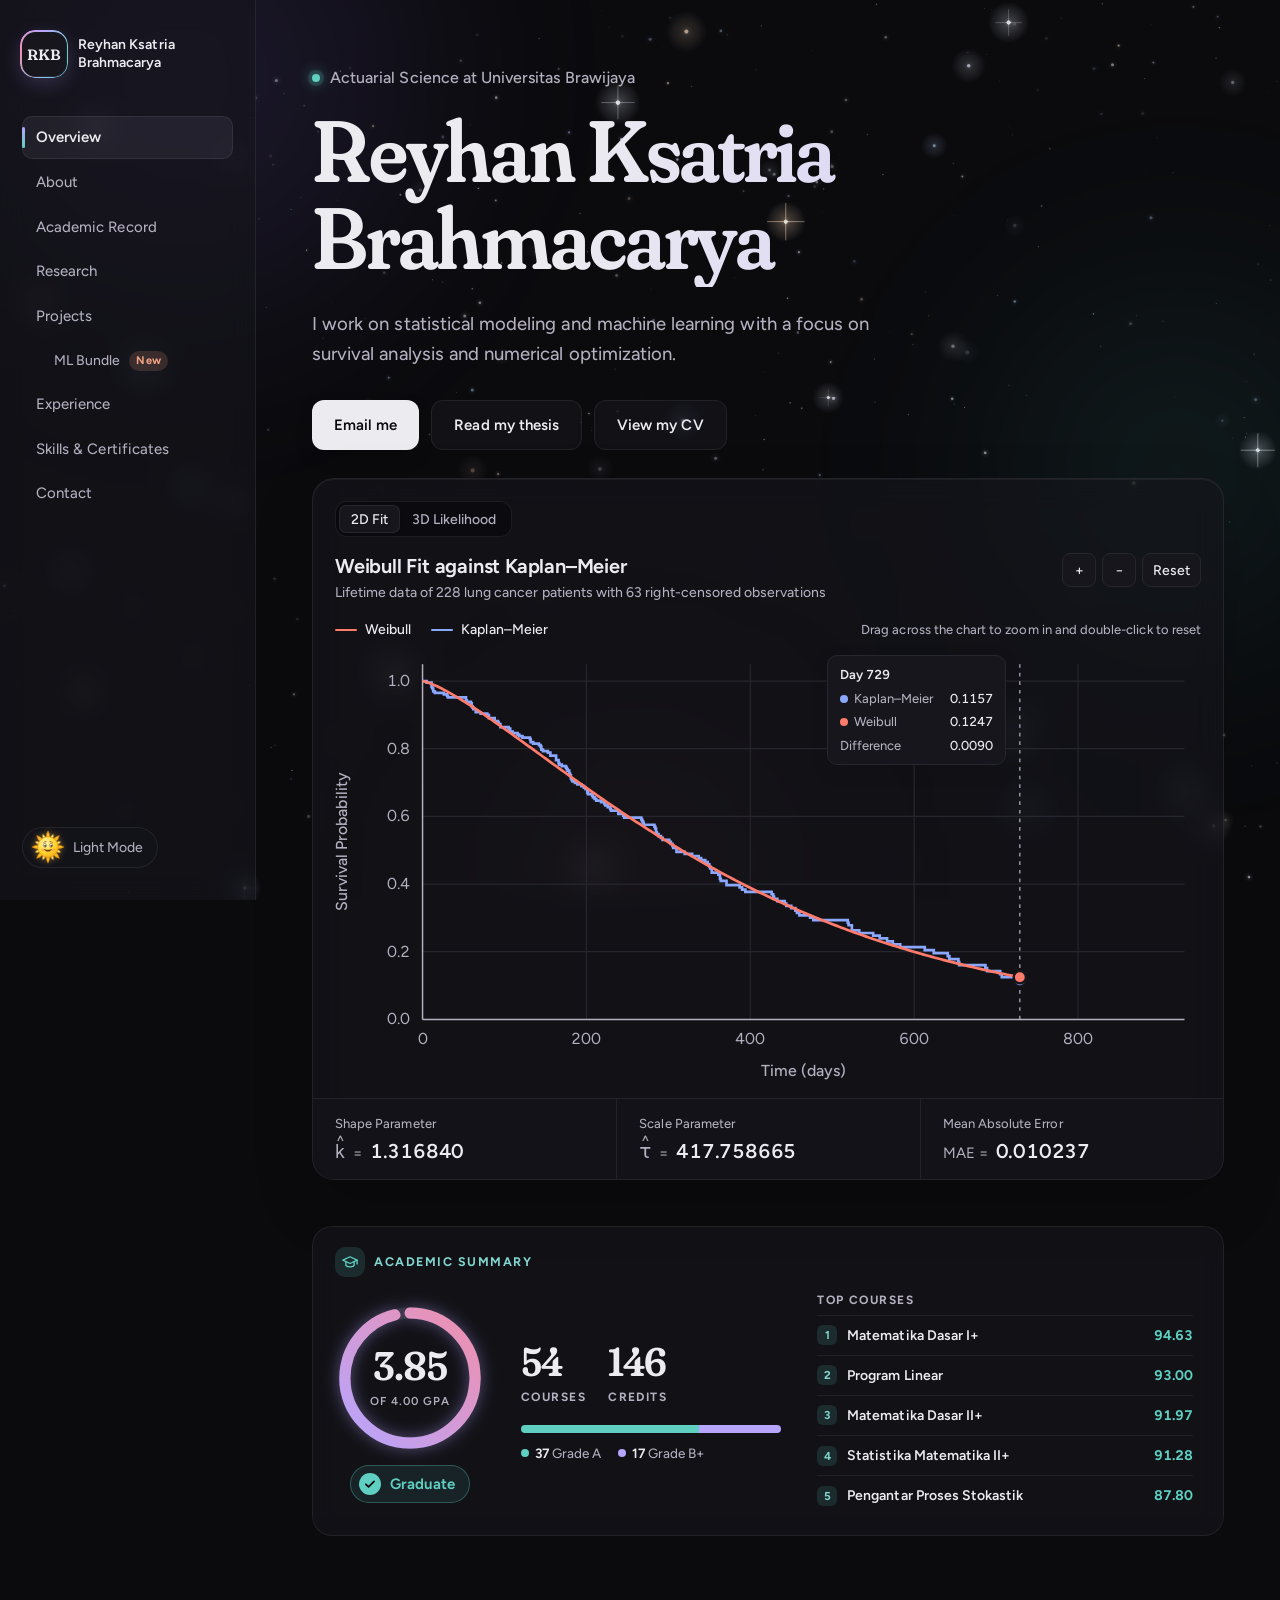
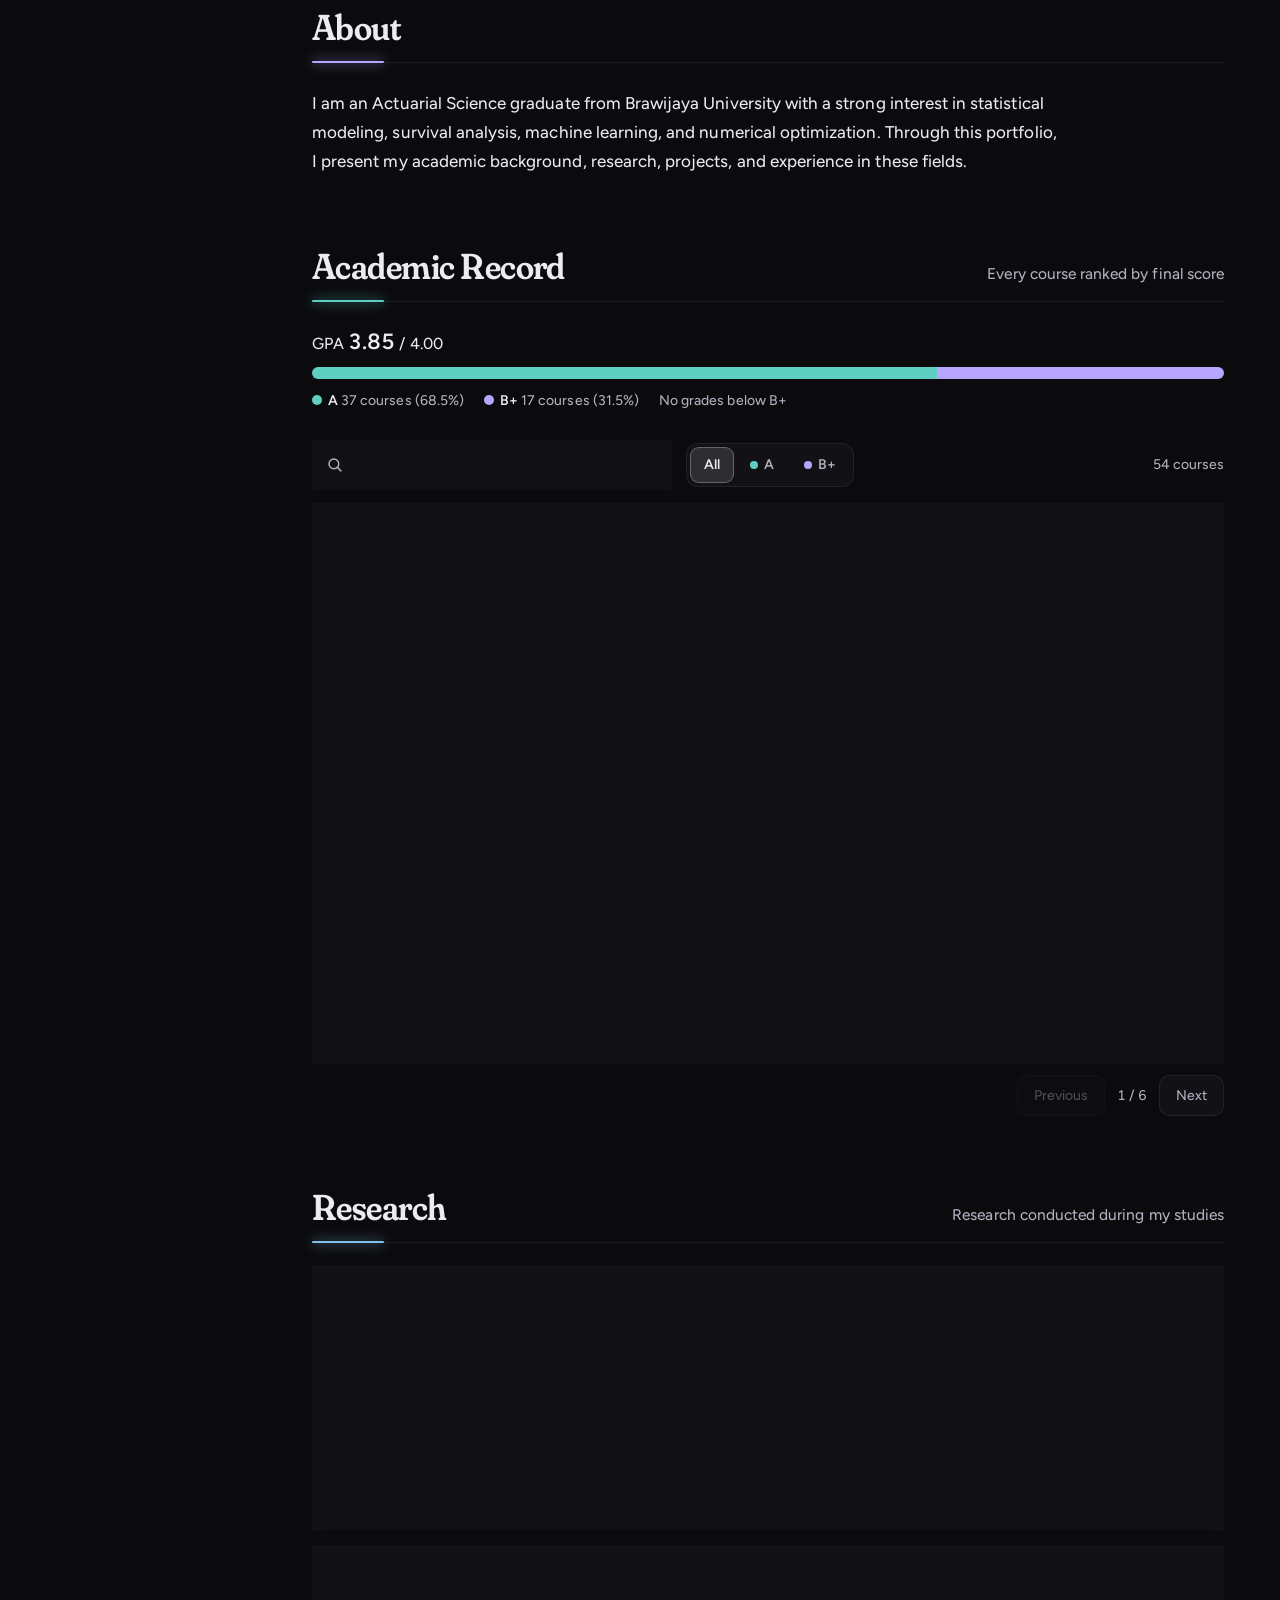
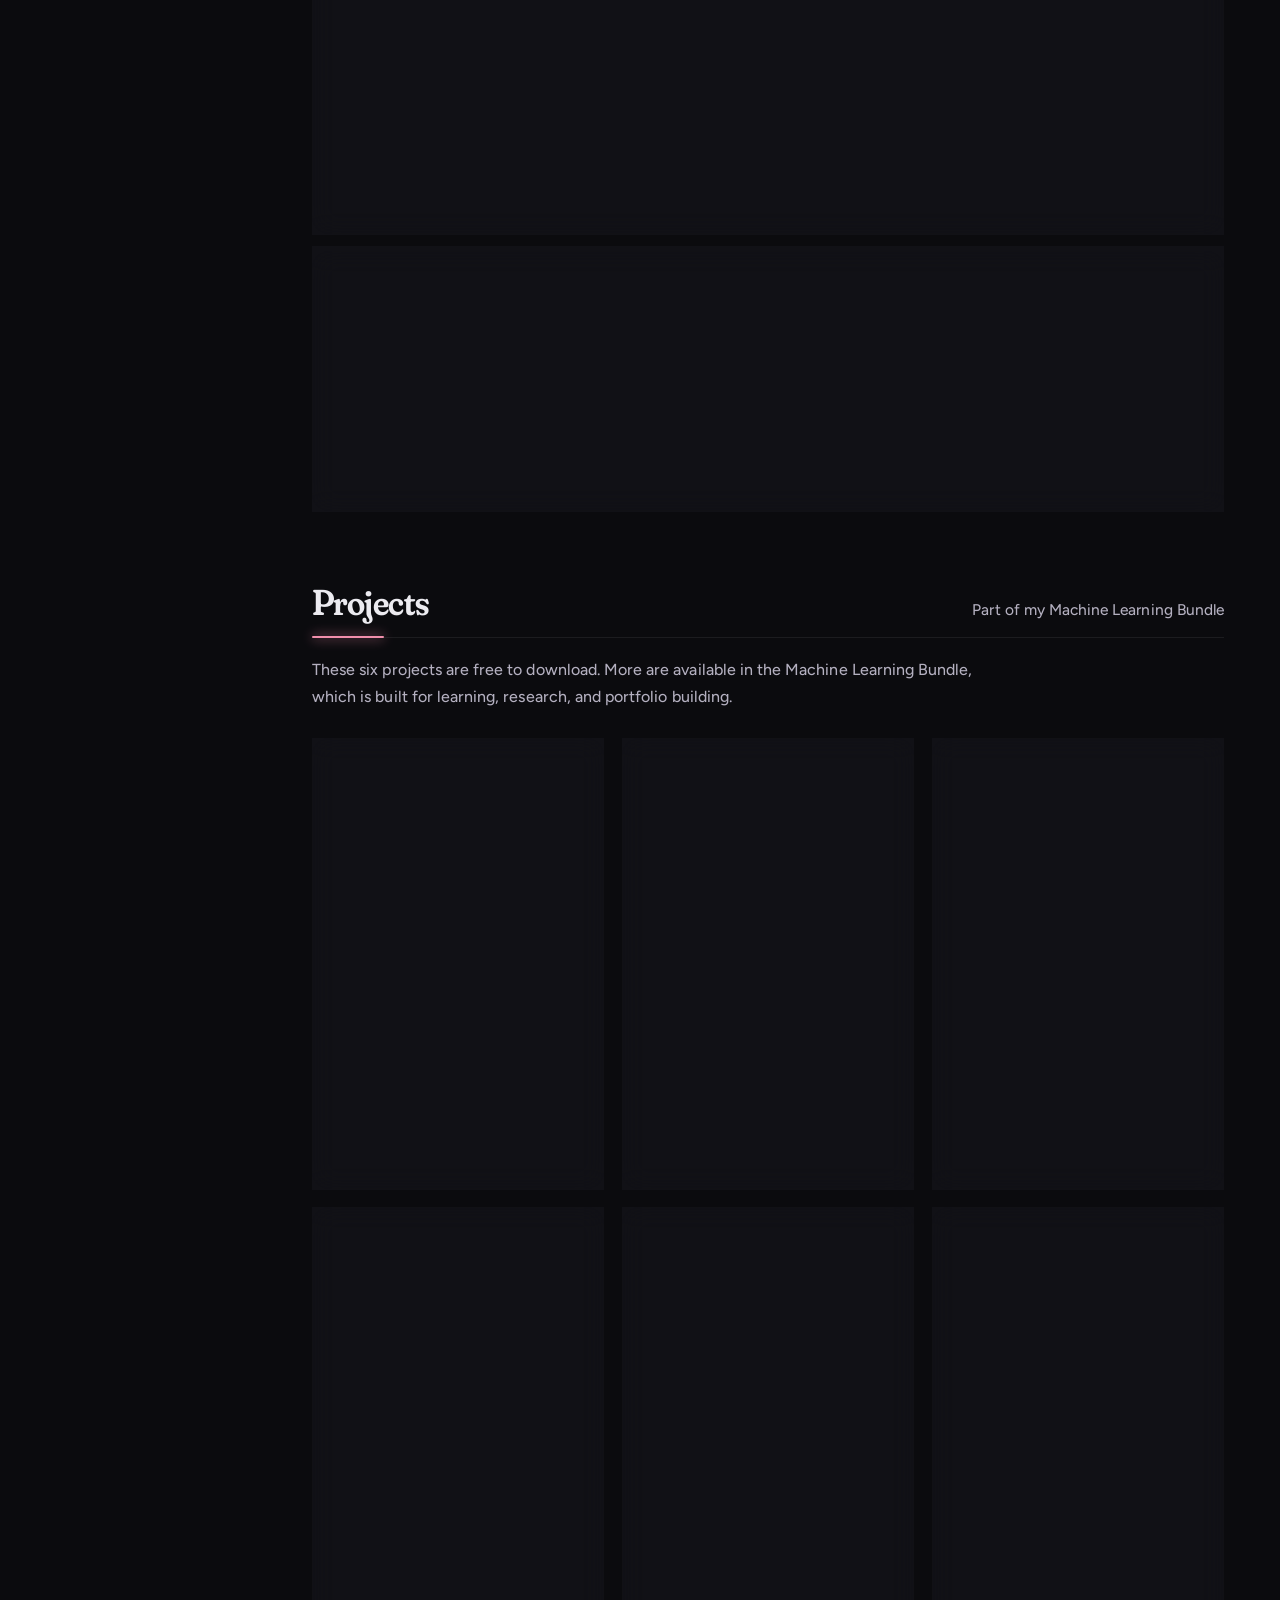
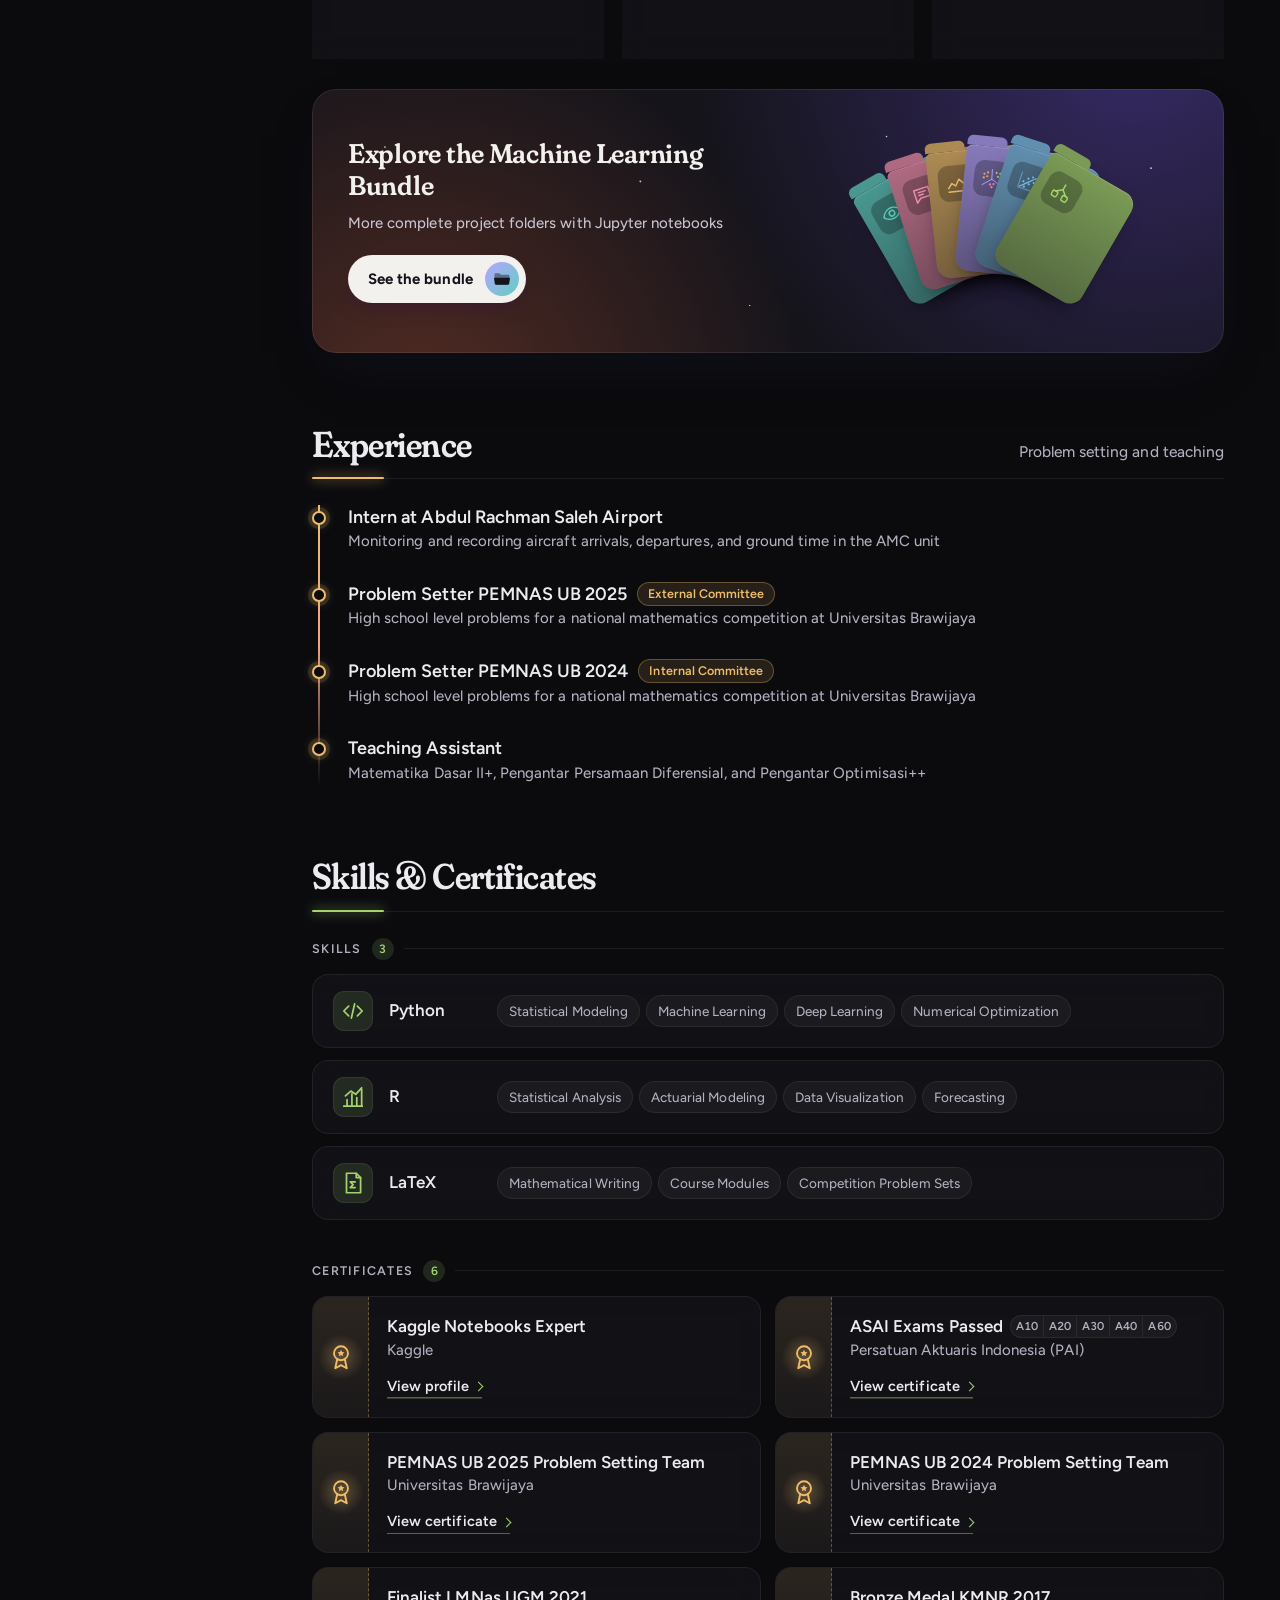
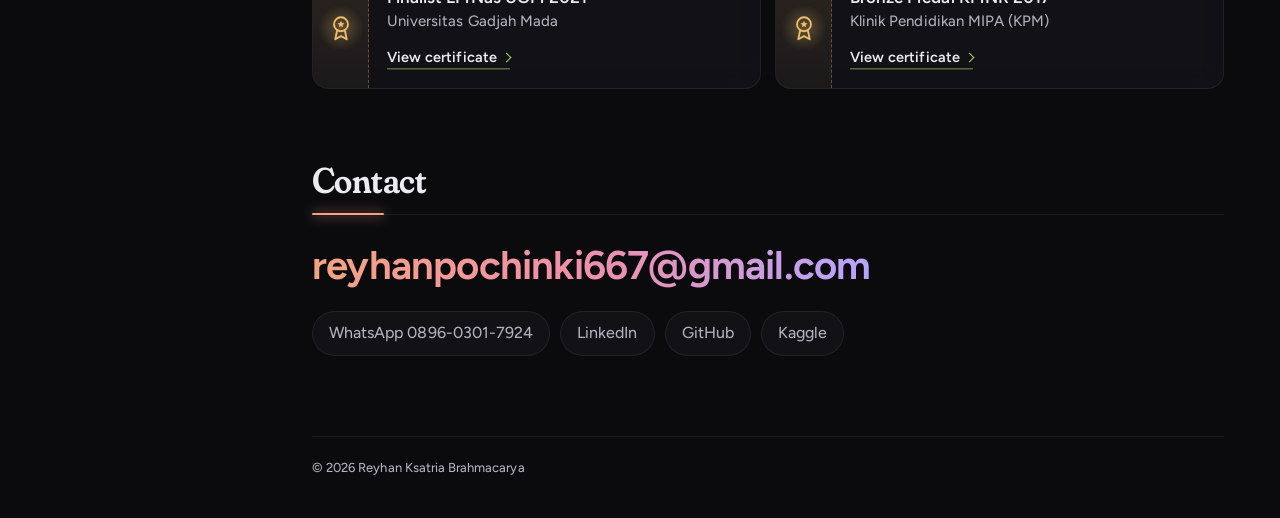
==== commit fae38e13: "Add LinkedIn link" ====
--- a/index.html
+++ b/index.html
@@ -285,7 +285,7 @@
             <a class="contact-email" href="mailto:reyhanpochinki667@gmail.com">reyhanpochinki667@gmail.com</a>
             <ul class="contact-links">
                 <li><a href="https://wa.me/6289603017924" target="_blank" rel="noopener">WhatsApp 0896-0301-7924</a></li>
-                <li><a href="#" target="_blank" rel="noopener">LinkedIn</a></li>
+                <li><a href="https://www.linkedin.com/in/reyhan-ksatria" target="_blank" rel="noopener">LinkedIn</a></li>
                 <li><a href="https://github.com/reyhan-ksatria" target="_blank" rel="noopener">GitHub</a></li>
                 <li><a href="https://www.kaggle.com/reyhanksatria" target="_blank" rel="noopener">Kaggle</a></li>
             </ul>
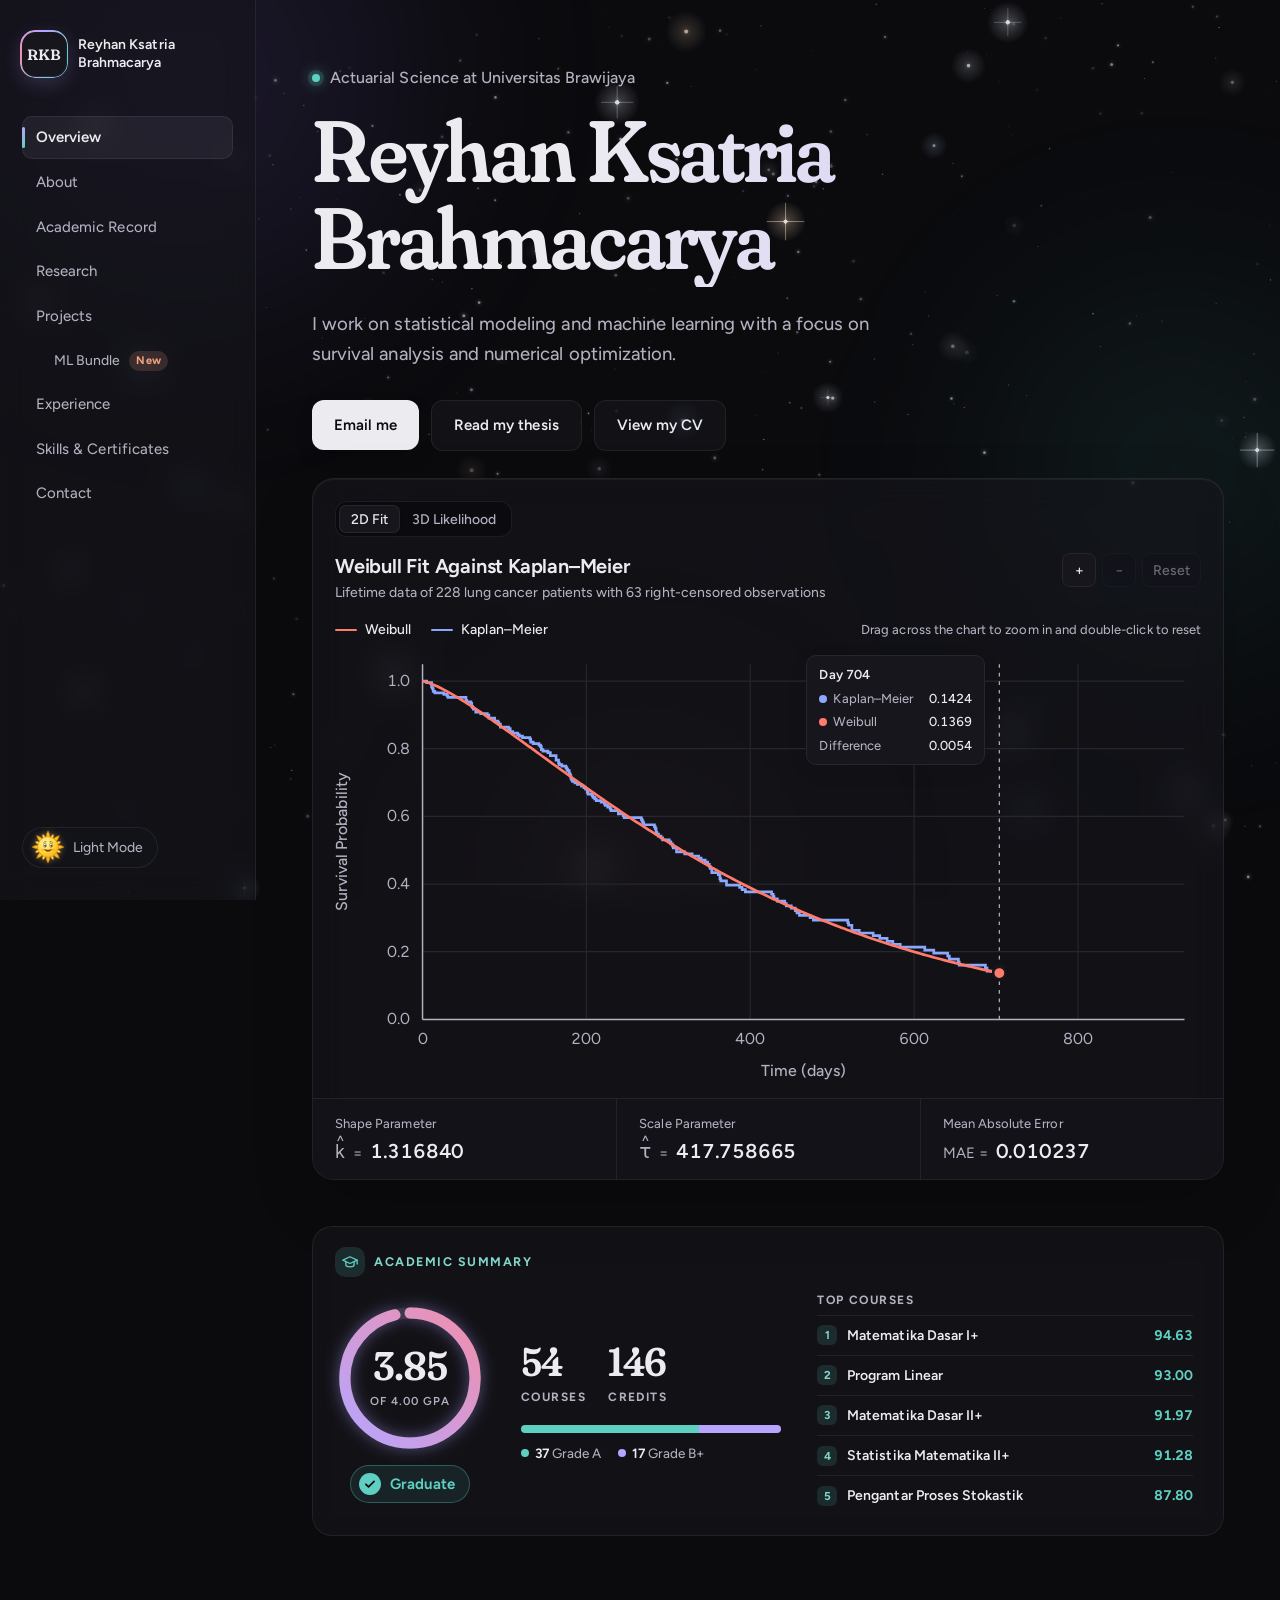
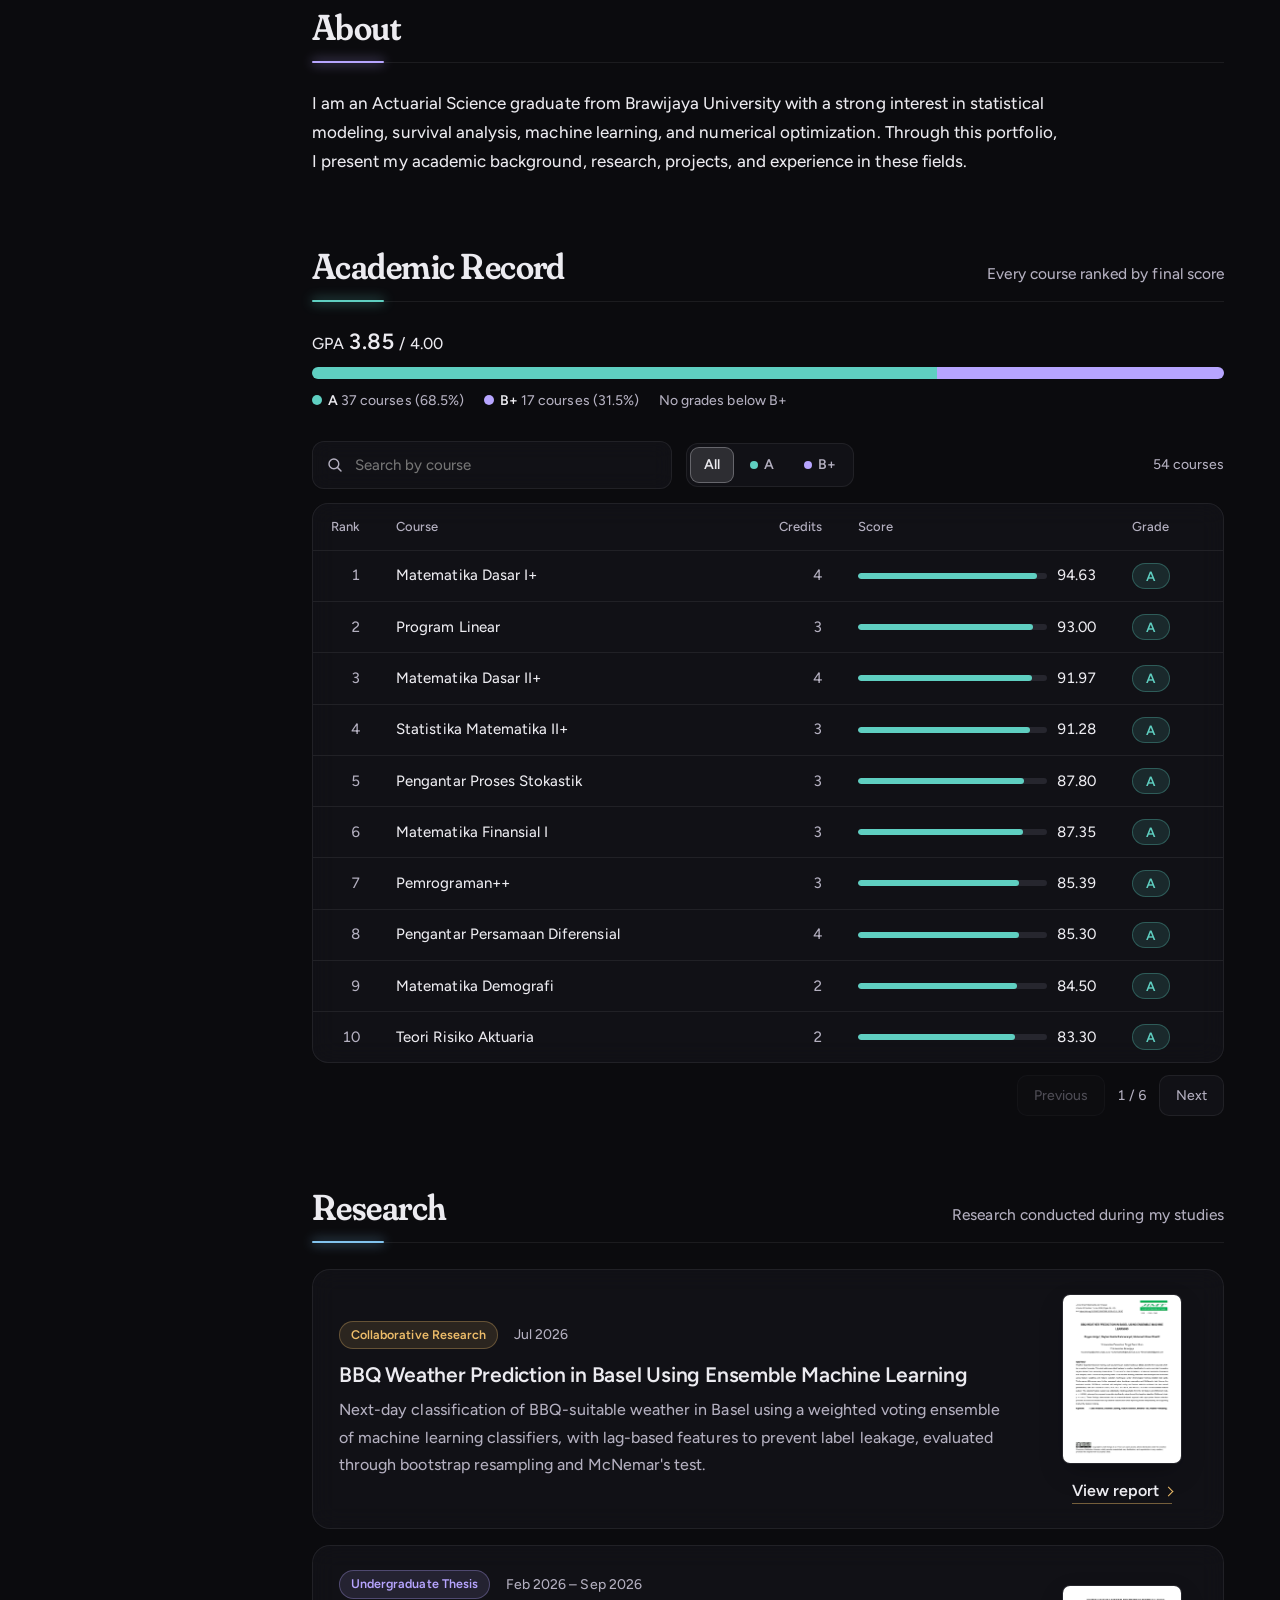
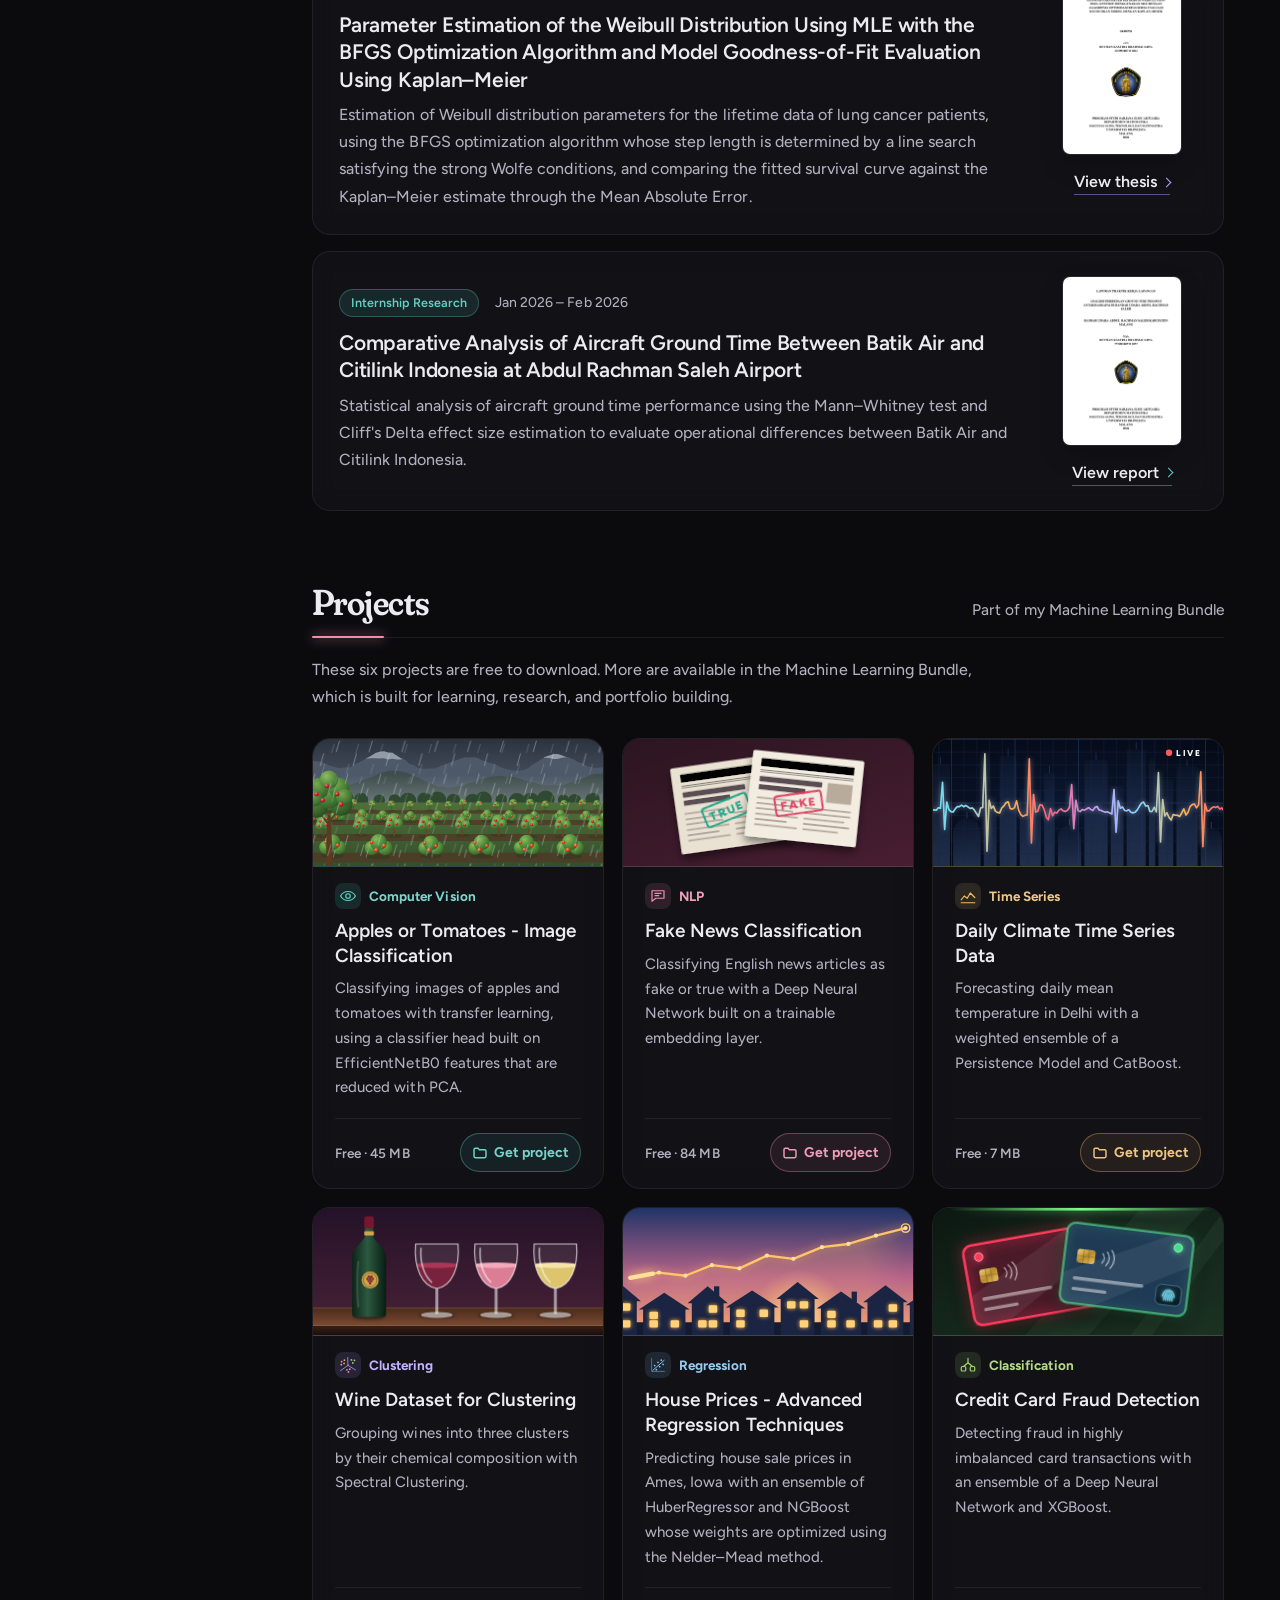
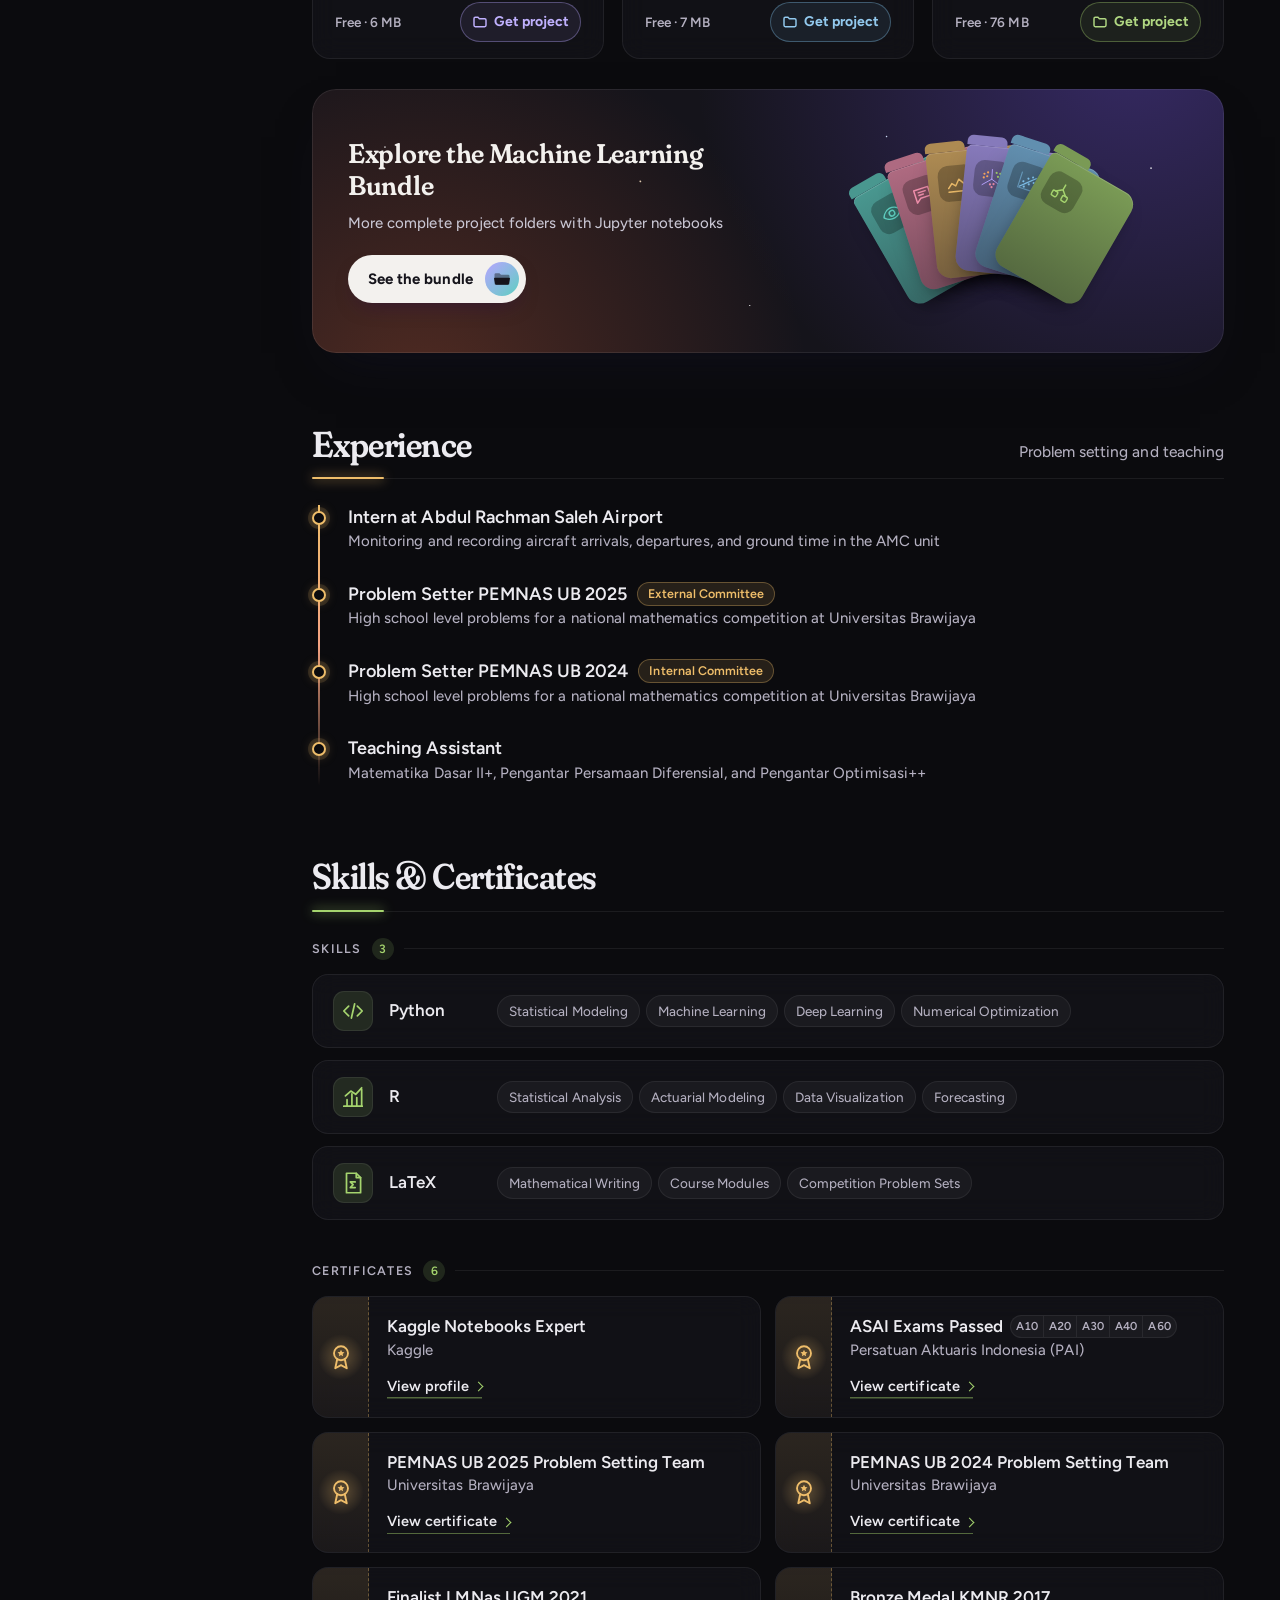
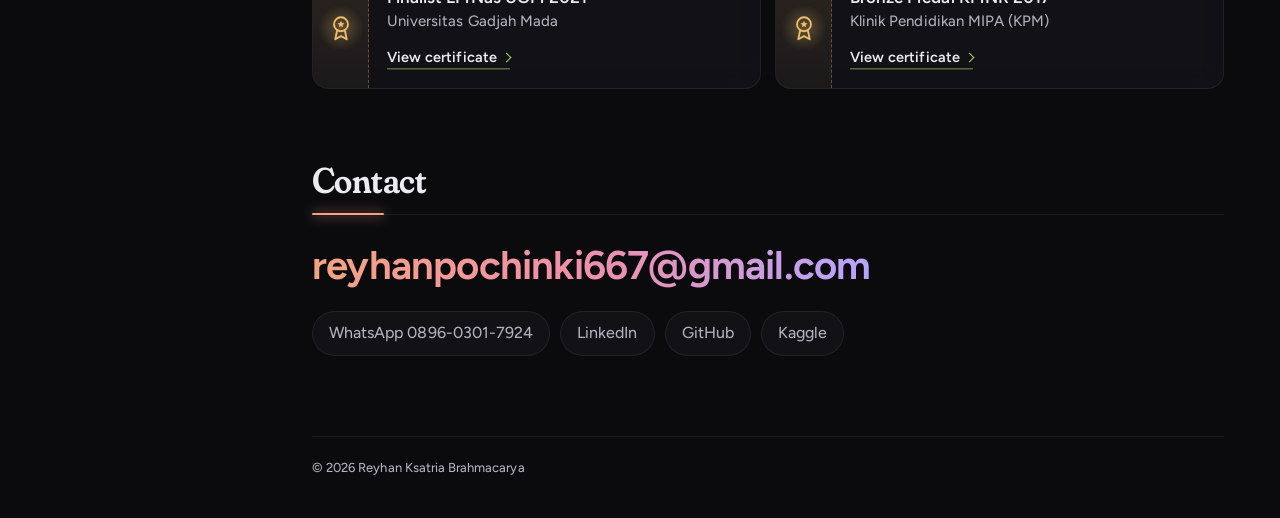
==== commit 0078a49f: "Capitalize Against in plot title" ====
--- a/index.html
+++ b/index.html
@@ -76,7 +76,7 @@
 
                 <div class="plot-head">
                     <div>
-                        <p class="plot-title" id="plot-title">Weibull Fit against Kaplan–Meier</p>
+                        <p class="plot-title" id="plot-title">Weibull Fit Against Kaplan–Meier</p>
                         <p class="plot-sub" id="plot-sub">Lifetime data of 228 lung cancer patients with 63 right-censored observations</p>
                     </div>
                     <div class="plot-tools" role="group" aria-label="Chart zoom">
--- a/style.css
+++ b/style.css
@@ -133,7 +133,8 @@
 .view-switch button[aria-selected="true"] { background: var(--surface); color: var(--ink); box-shadow: 0 1px 3px rgb(0 0 0 / .12), inset 0 0 0 1px var(--glass-line); }
 [data-for][hidden] { display: none !important; }
 .plot-tools button { min-width: 34px; height: 34px; padding: 0 10px; border: 1px solid var(--line); border-radius: 8px; background: var(--surface); font-size: 14px; font-weight: 500; }
-.plot-tools button:hover { border-color: var(--ink); }
+.plot-tools button:hover:not(:disabled) { border-color: var(--ink); }
+.plot-tools button:disabled { opacity: .4; cursor: default; }
 .plot-legend { display: flex; flex-wrap: wrap; align-items: center; gap: 6px 20px; margin-top: 14px; font-size: 14px; }
 .key { display: inline-flex; align-items: center; gap: 8px; font-weight: 500; }
 .key::before { content: ""; width: 22px; height: 2.2px; border-radius: 2px; background: var(--weibull); }
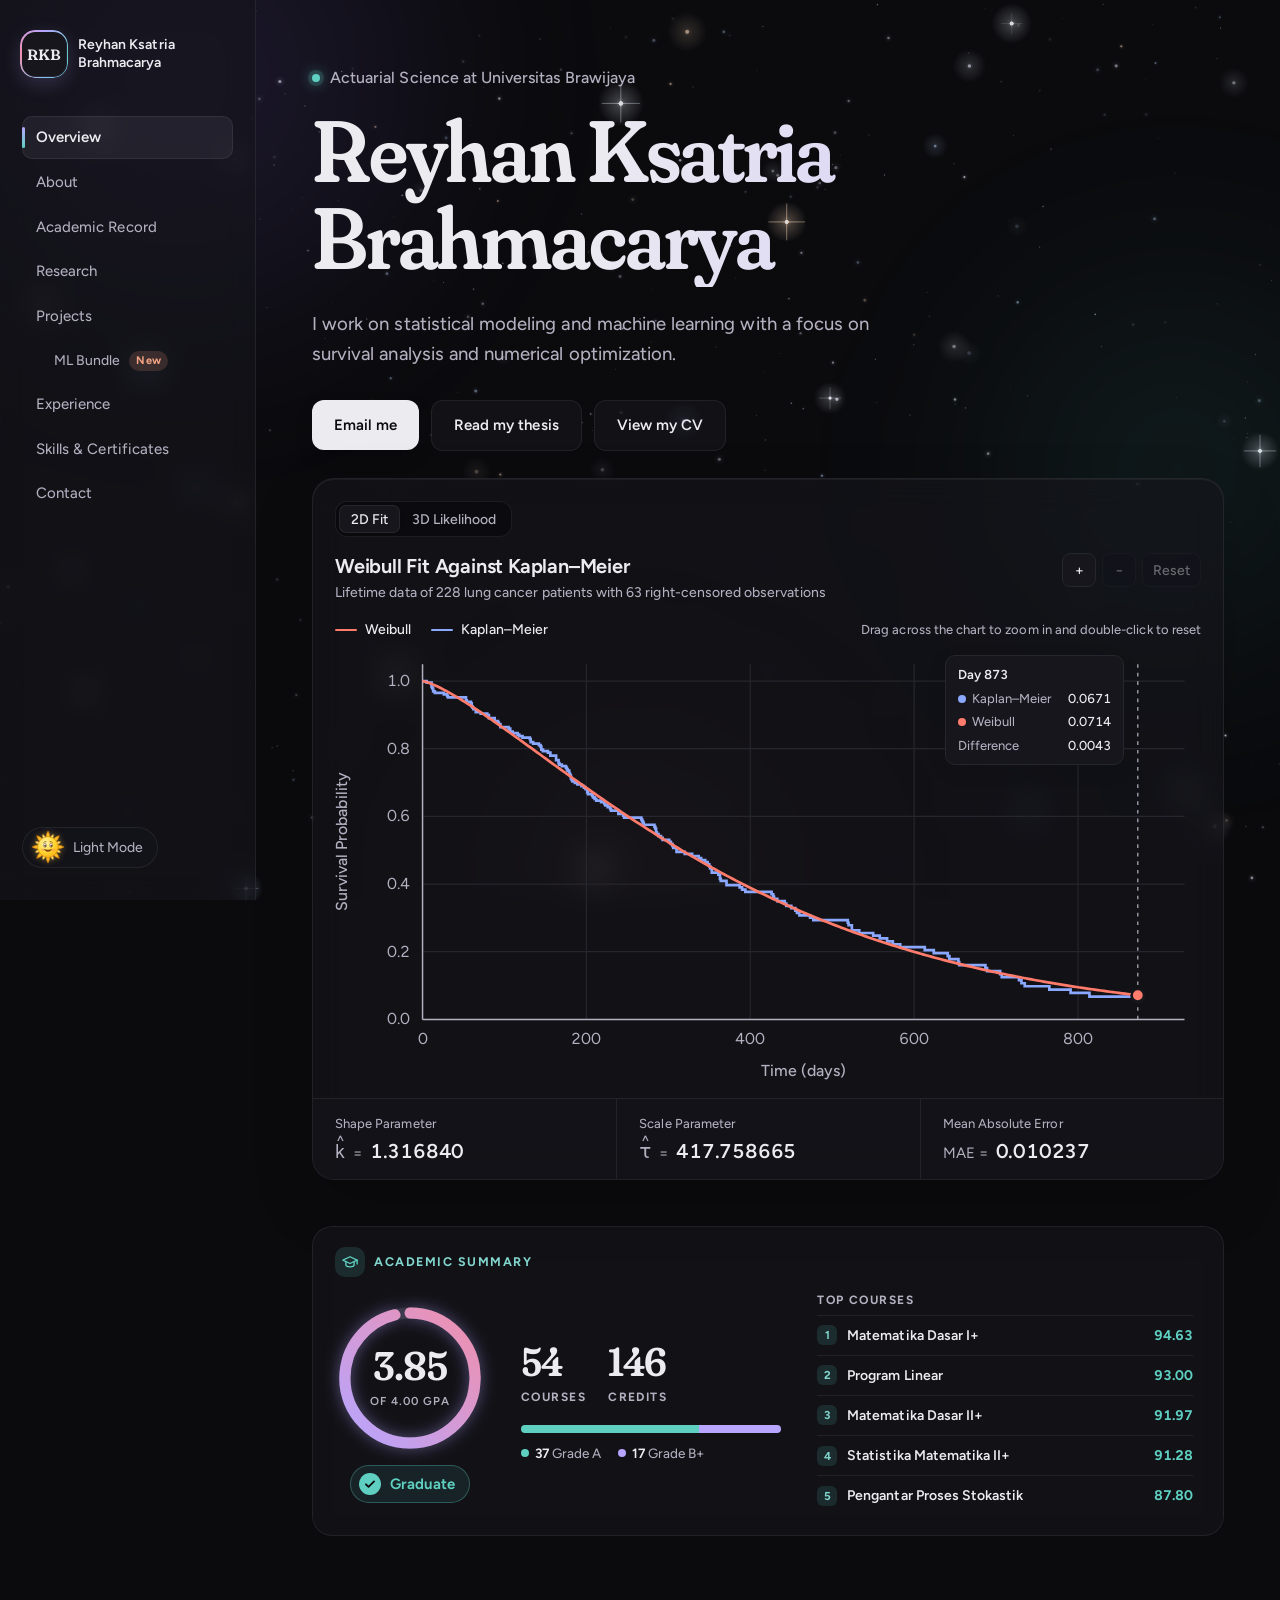
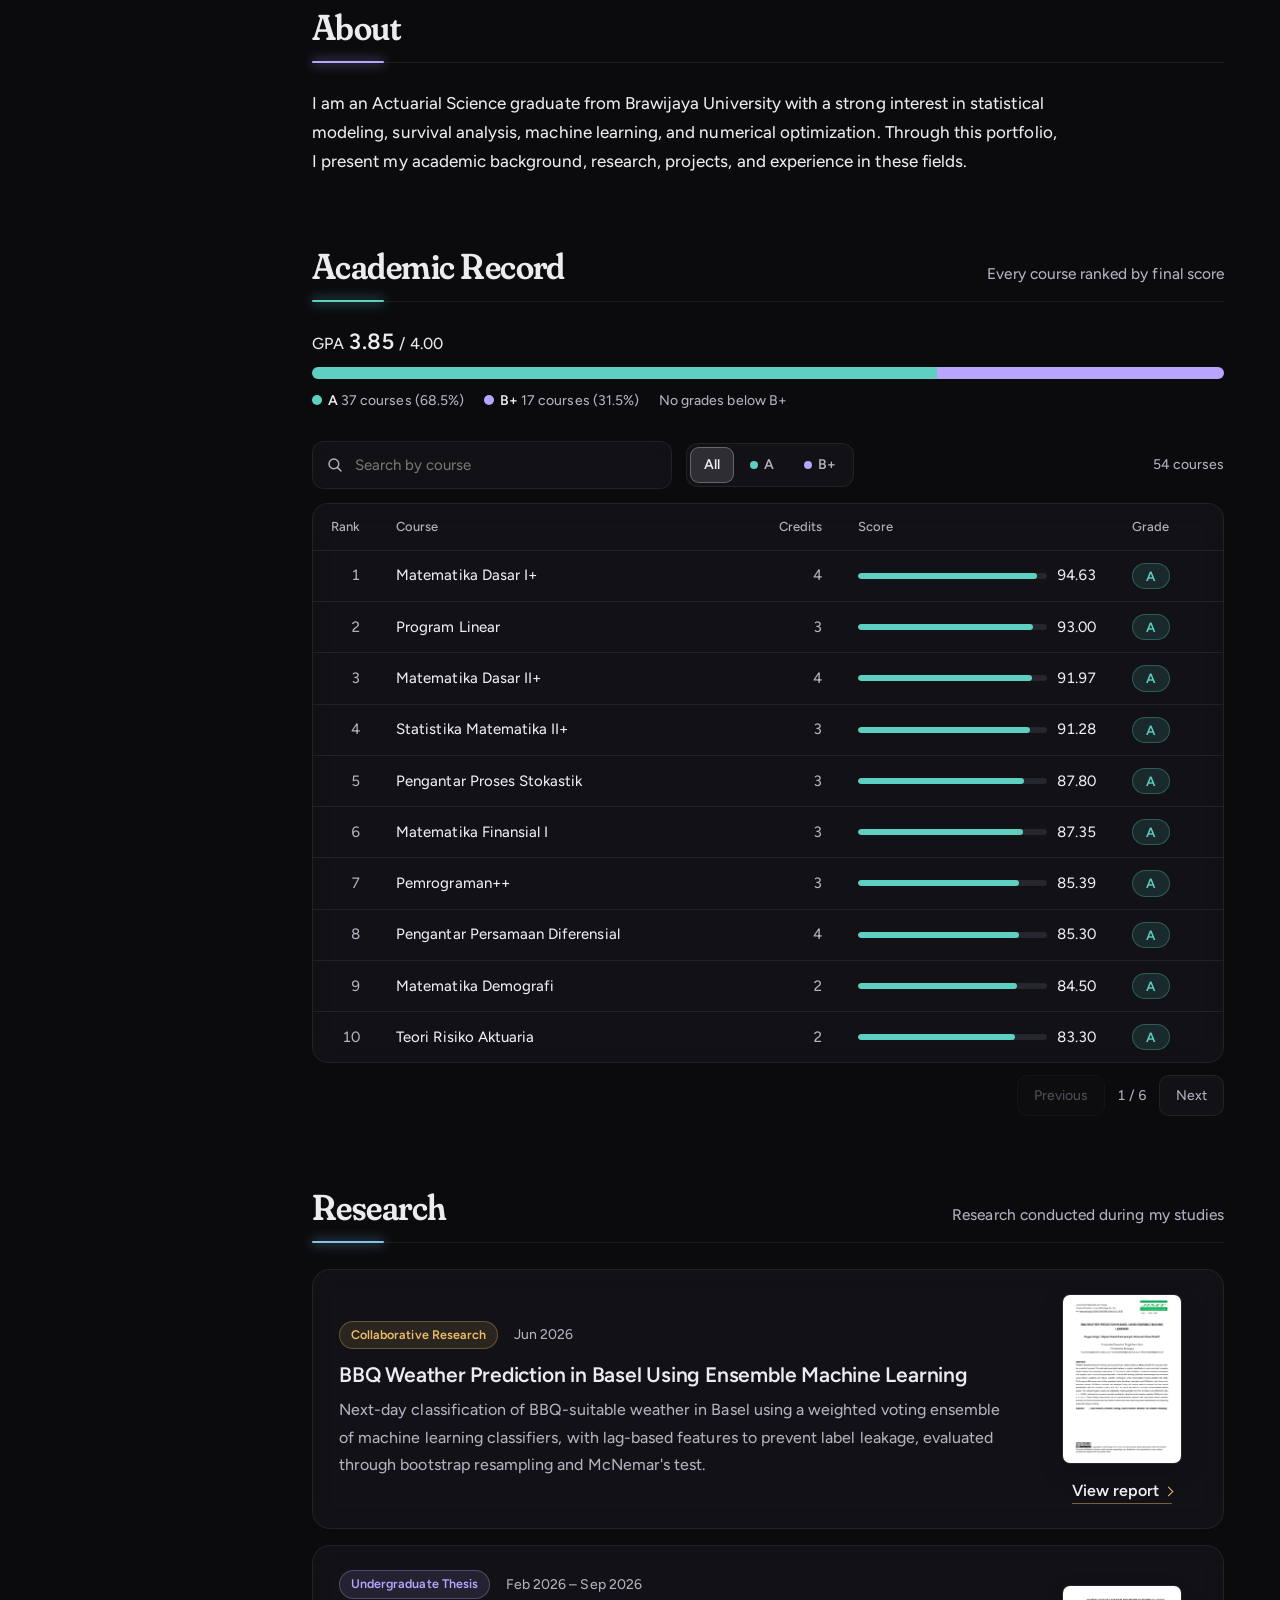
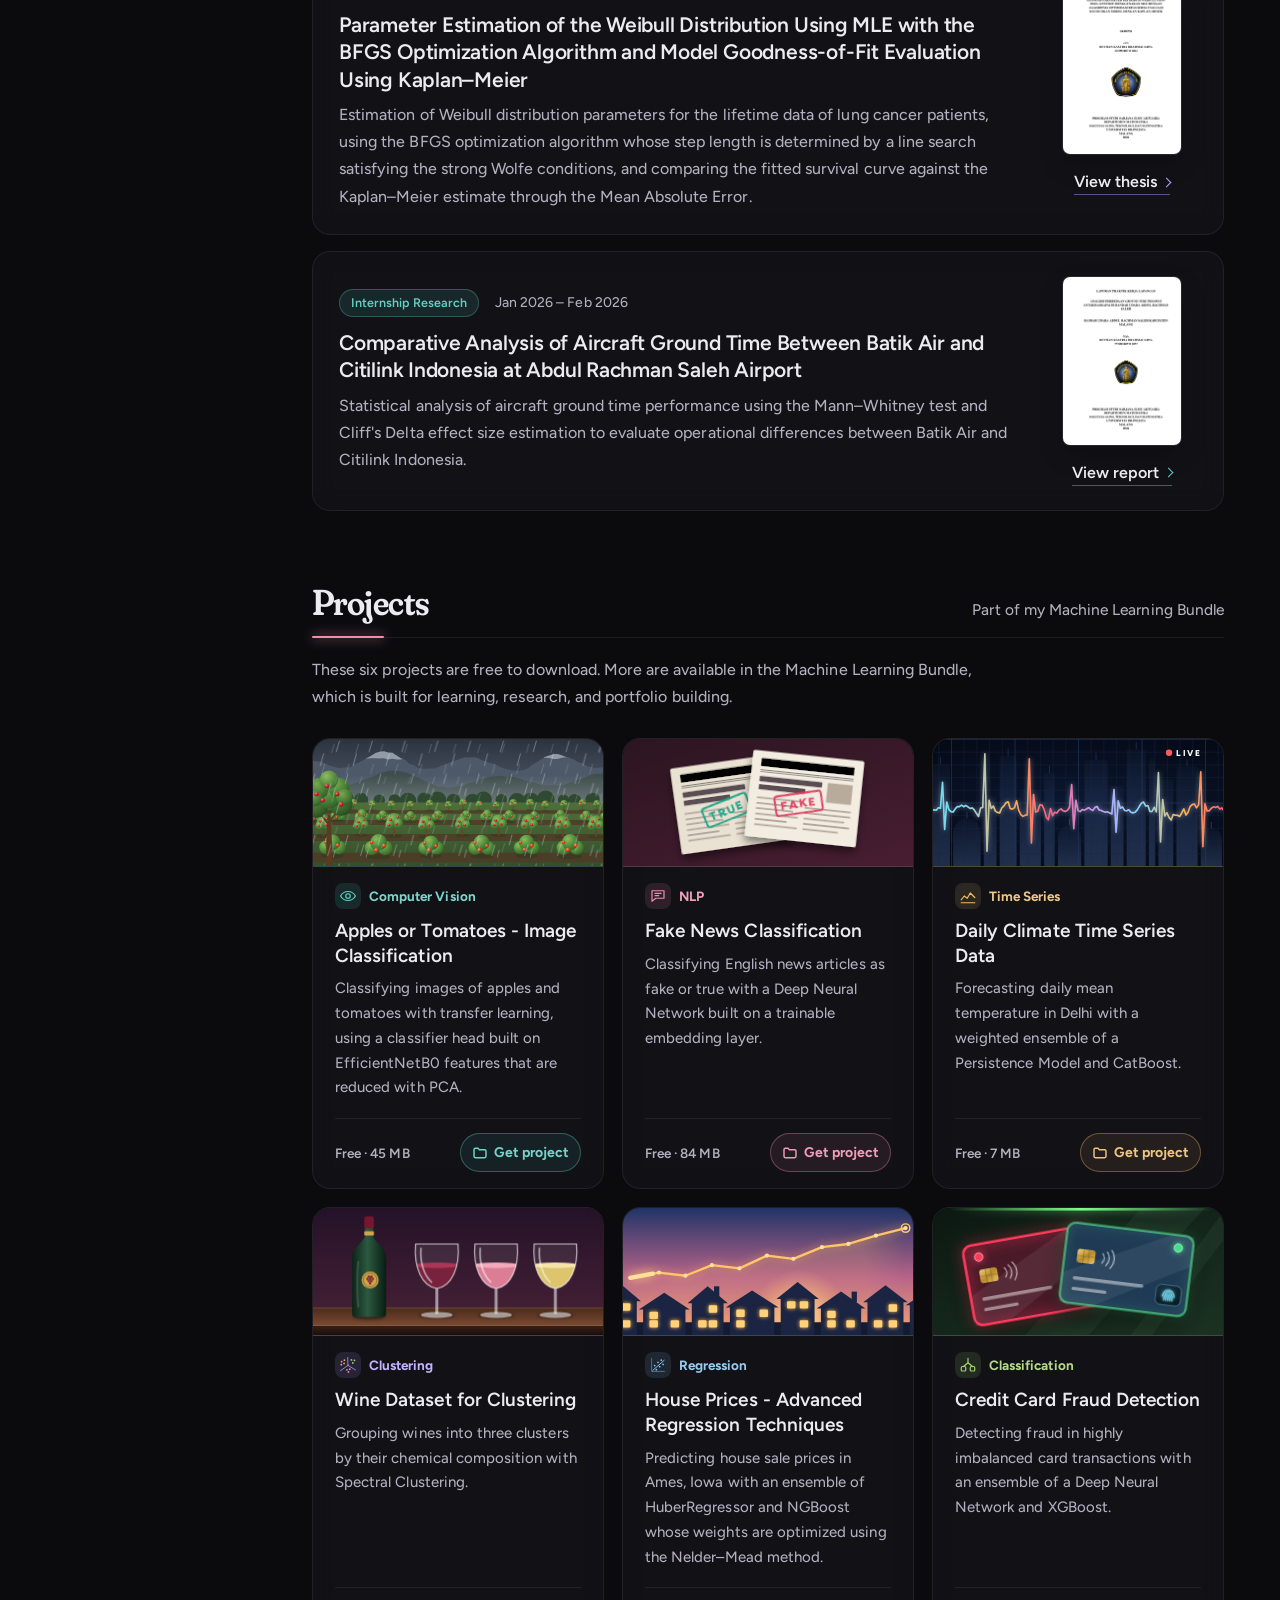
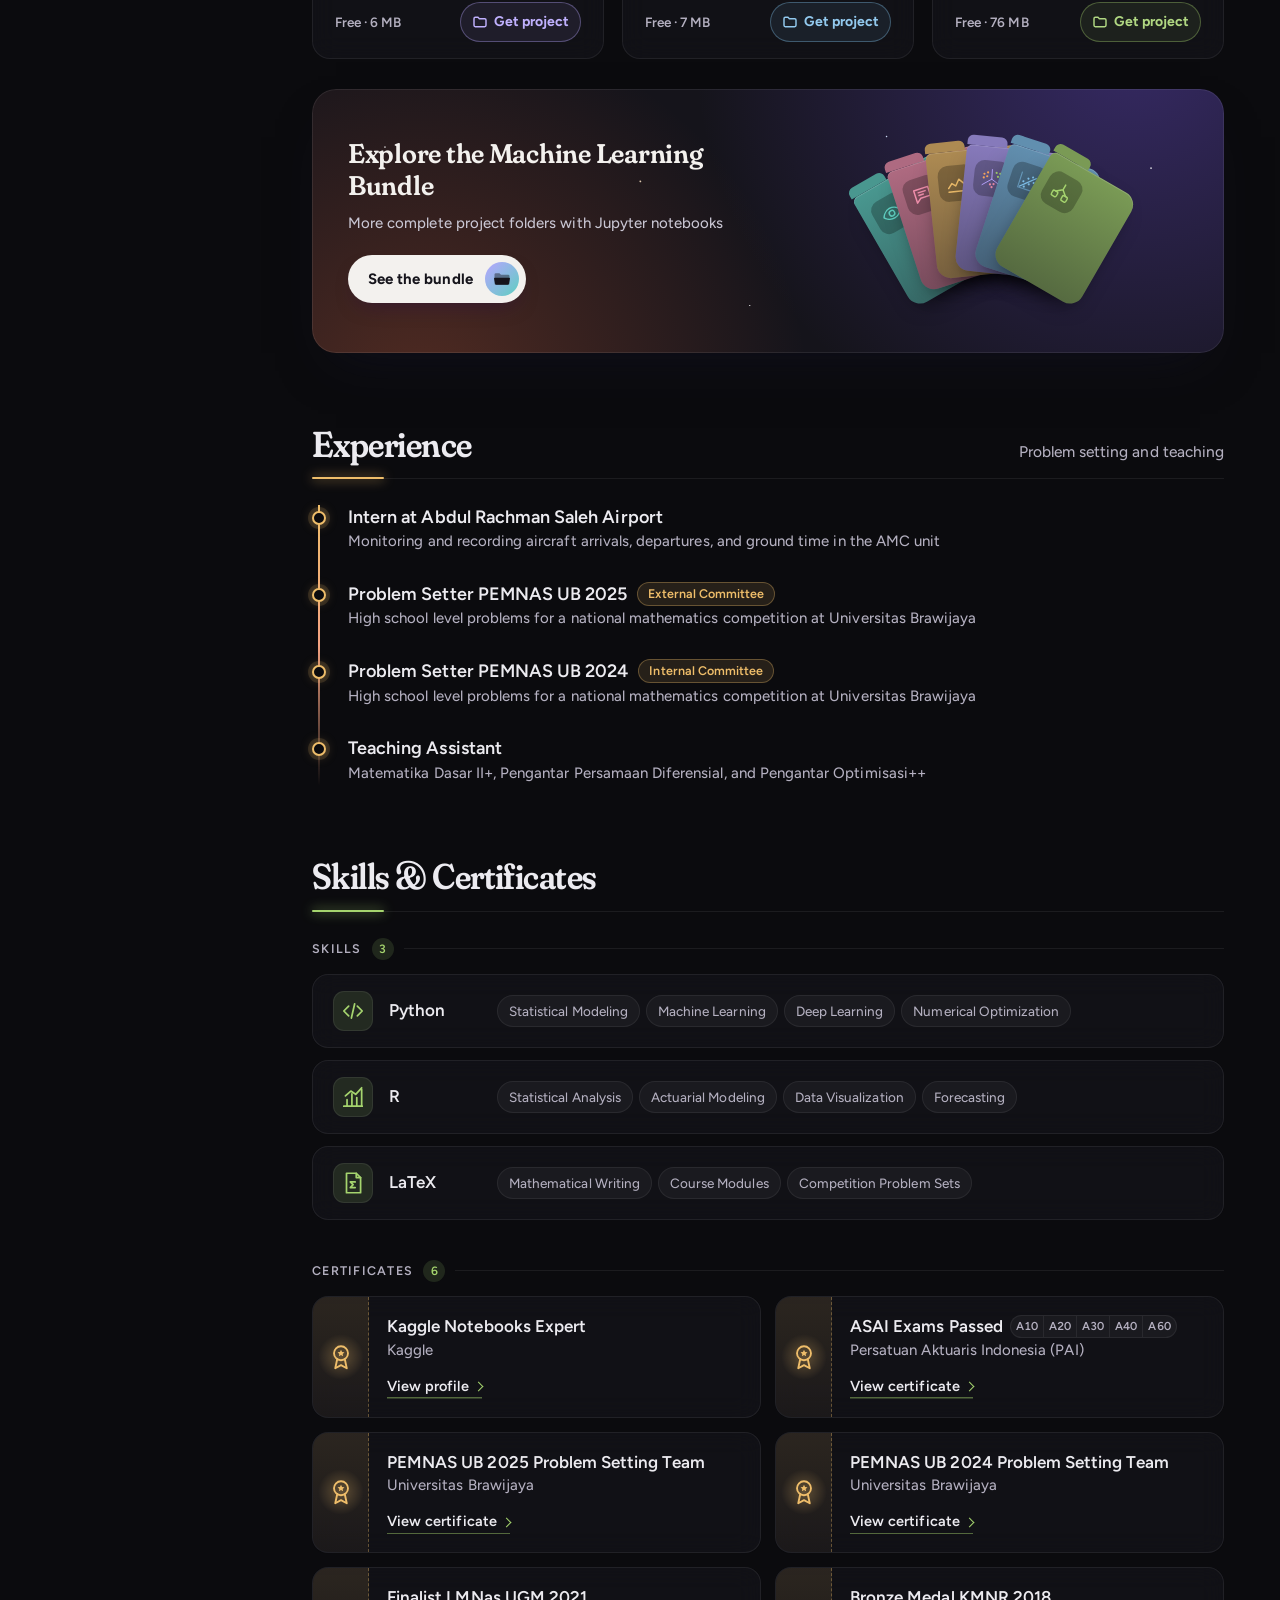
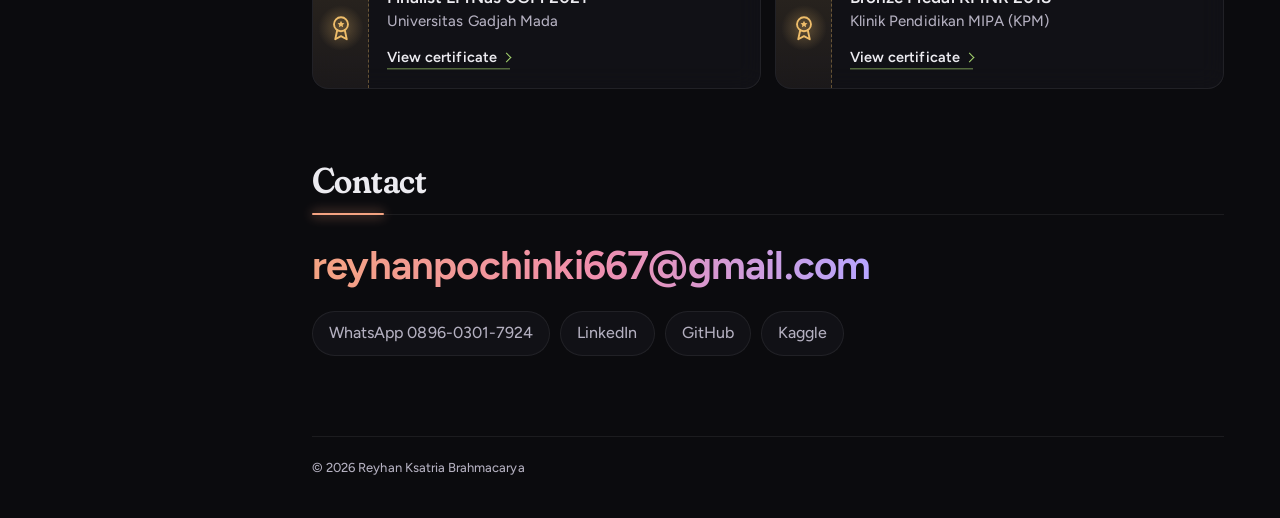
==== commit 7aa3e16d: "Link CV button" ====
--- a/index.html
+++ b/index.html
@@ -64,7 +64,7 @@
                 <div class="hero-actions">
                     <a href="mailto:reyhanpochinki667@gmail.com" class="btn btn-primary">Email me</a>
                     <a href="#research-thesis" class="btn btn-ghost">Read my thesis</a>
-                    <a href="#" class="btn btn-ghost">View my CV</a>
+                    <a href="files/cv-reyhan.pdf" target="_blank" rel="noopener" class="btn btn-ghost">View my CV</a>
                 </div>
             </div>
 
